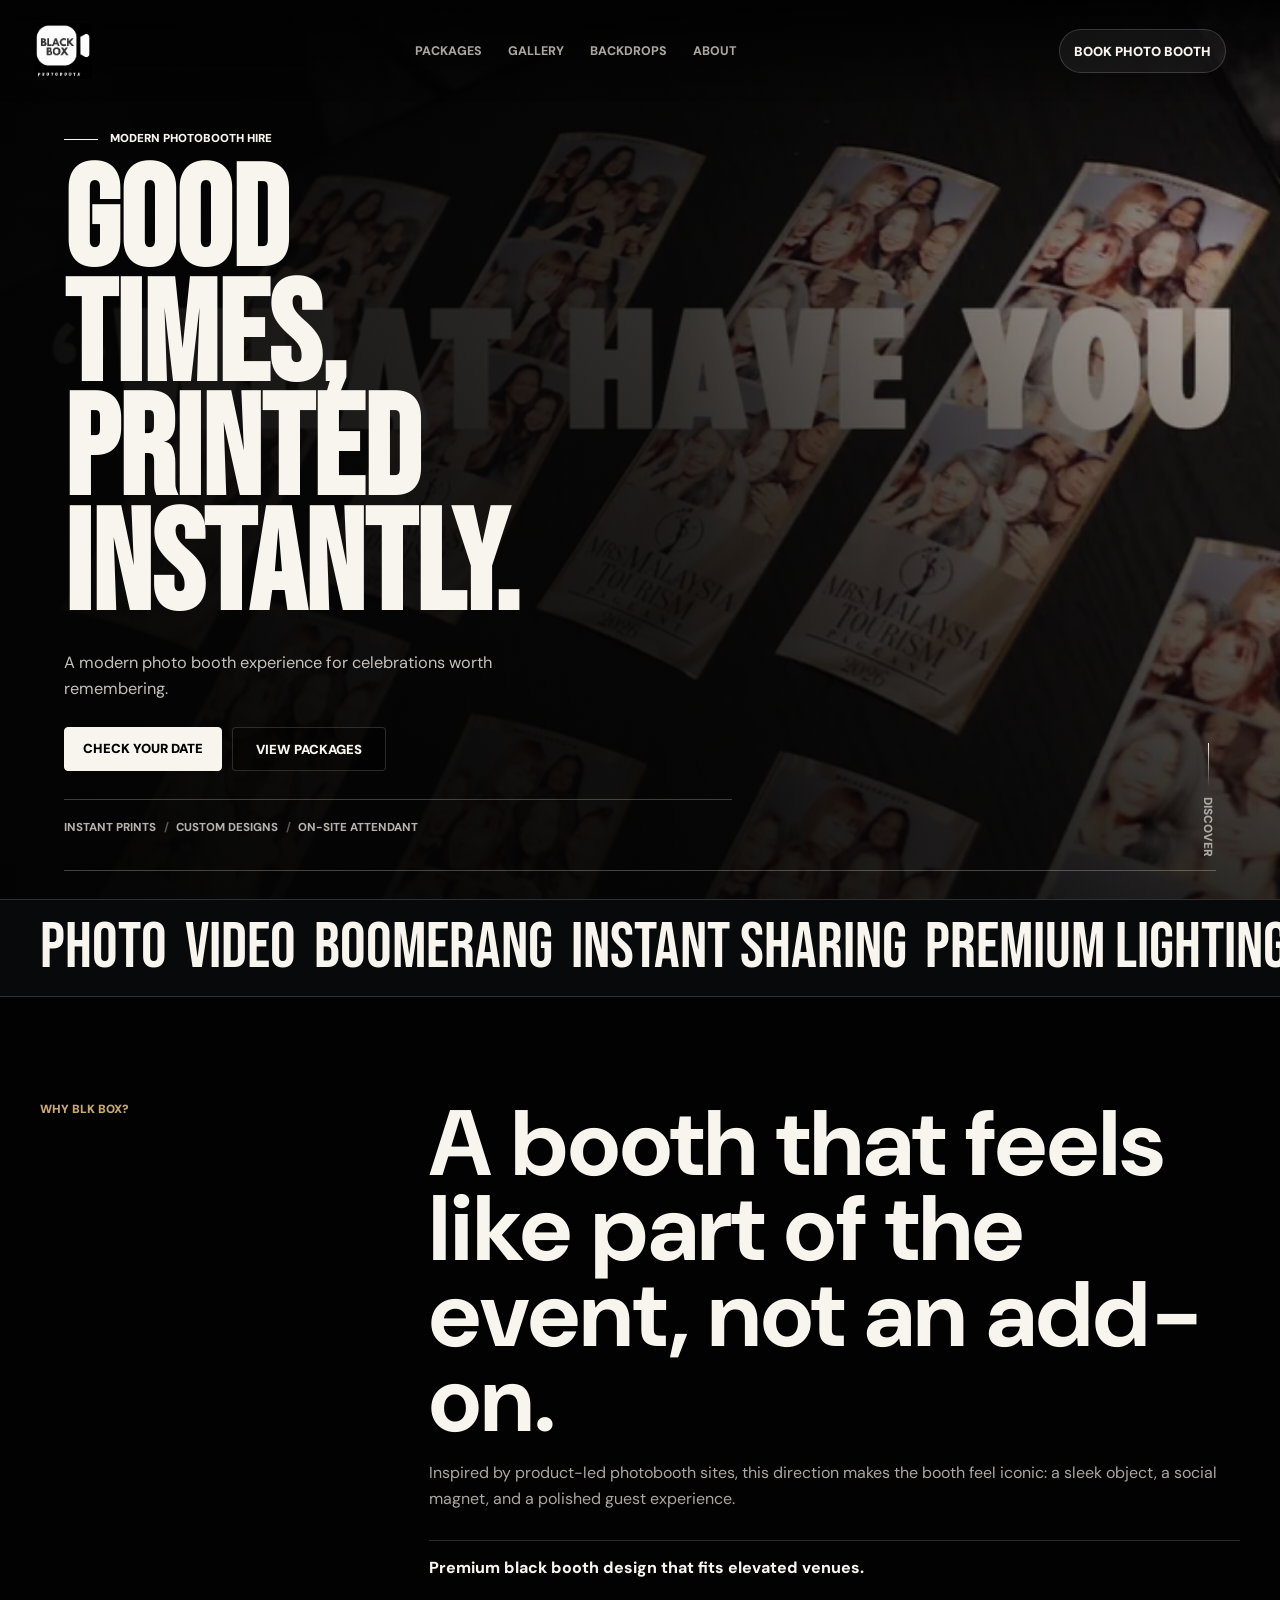
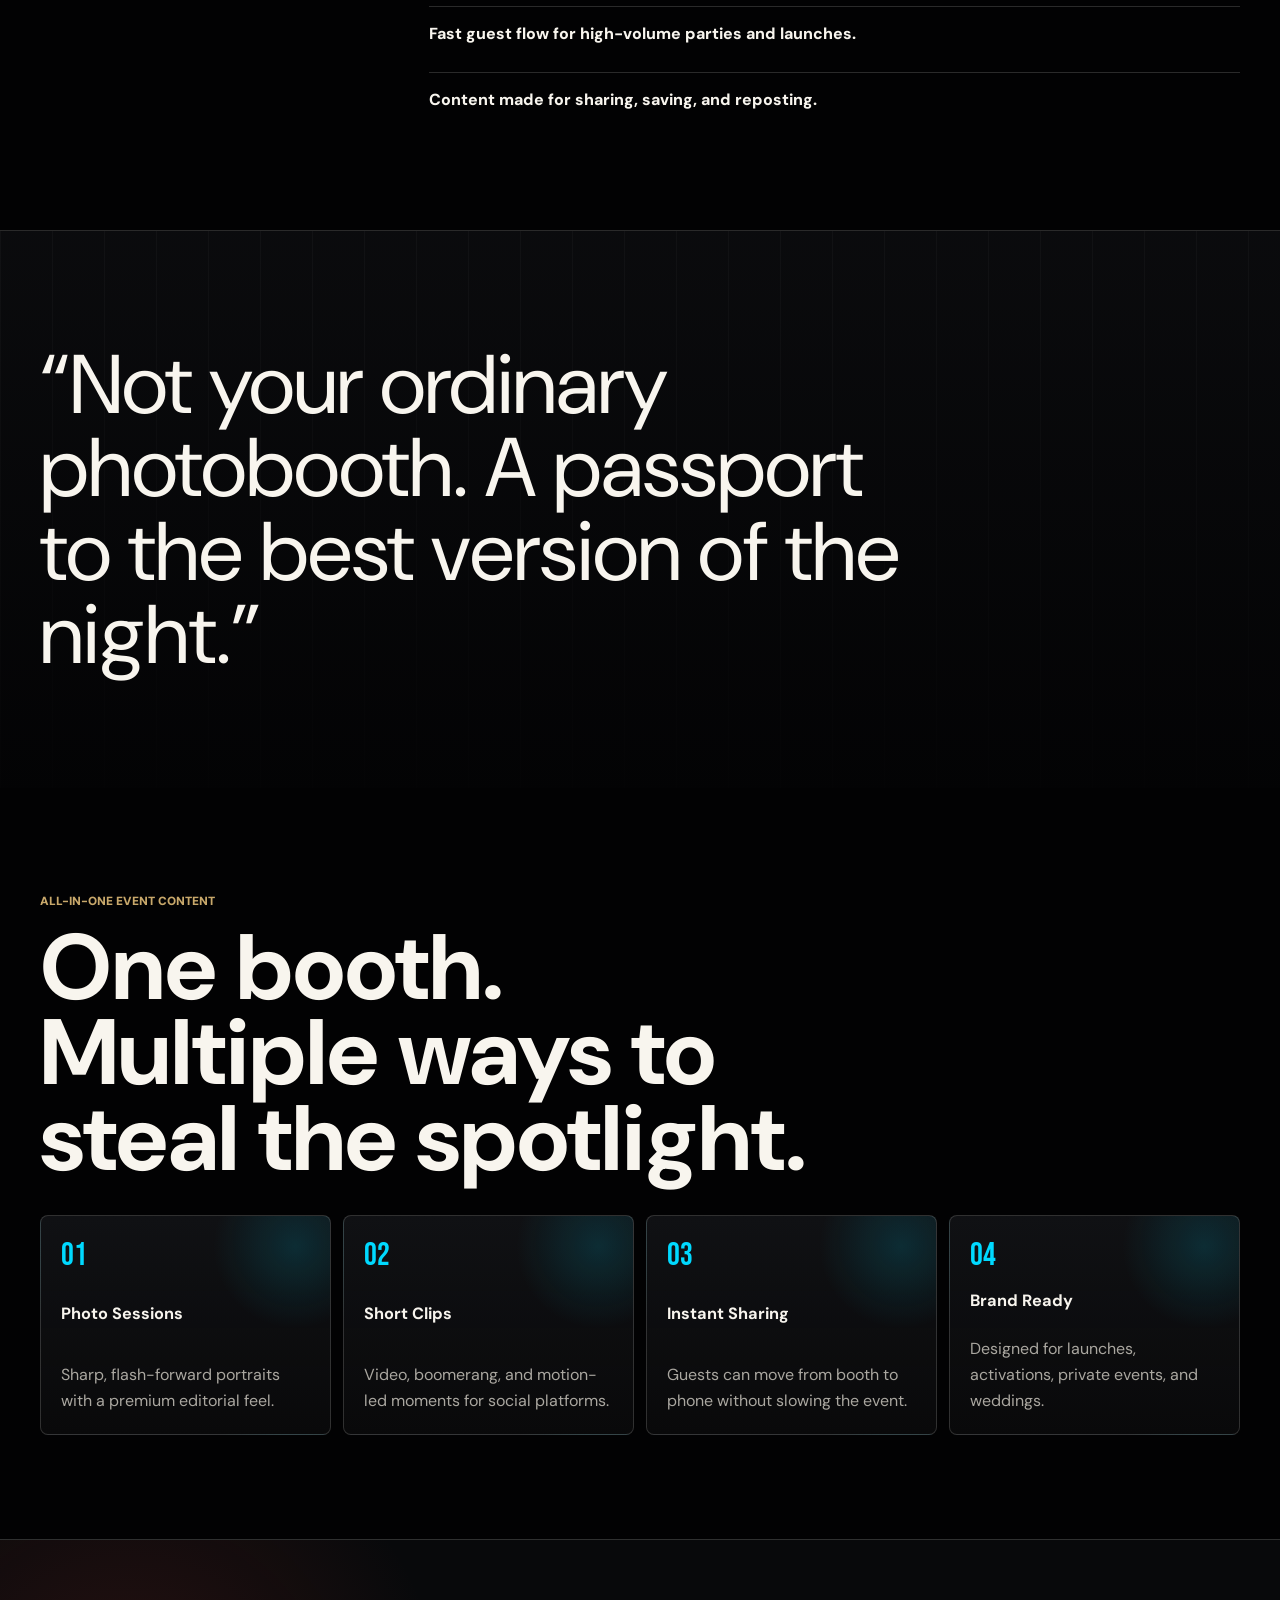
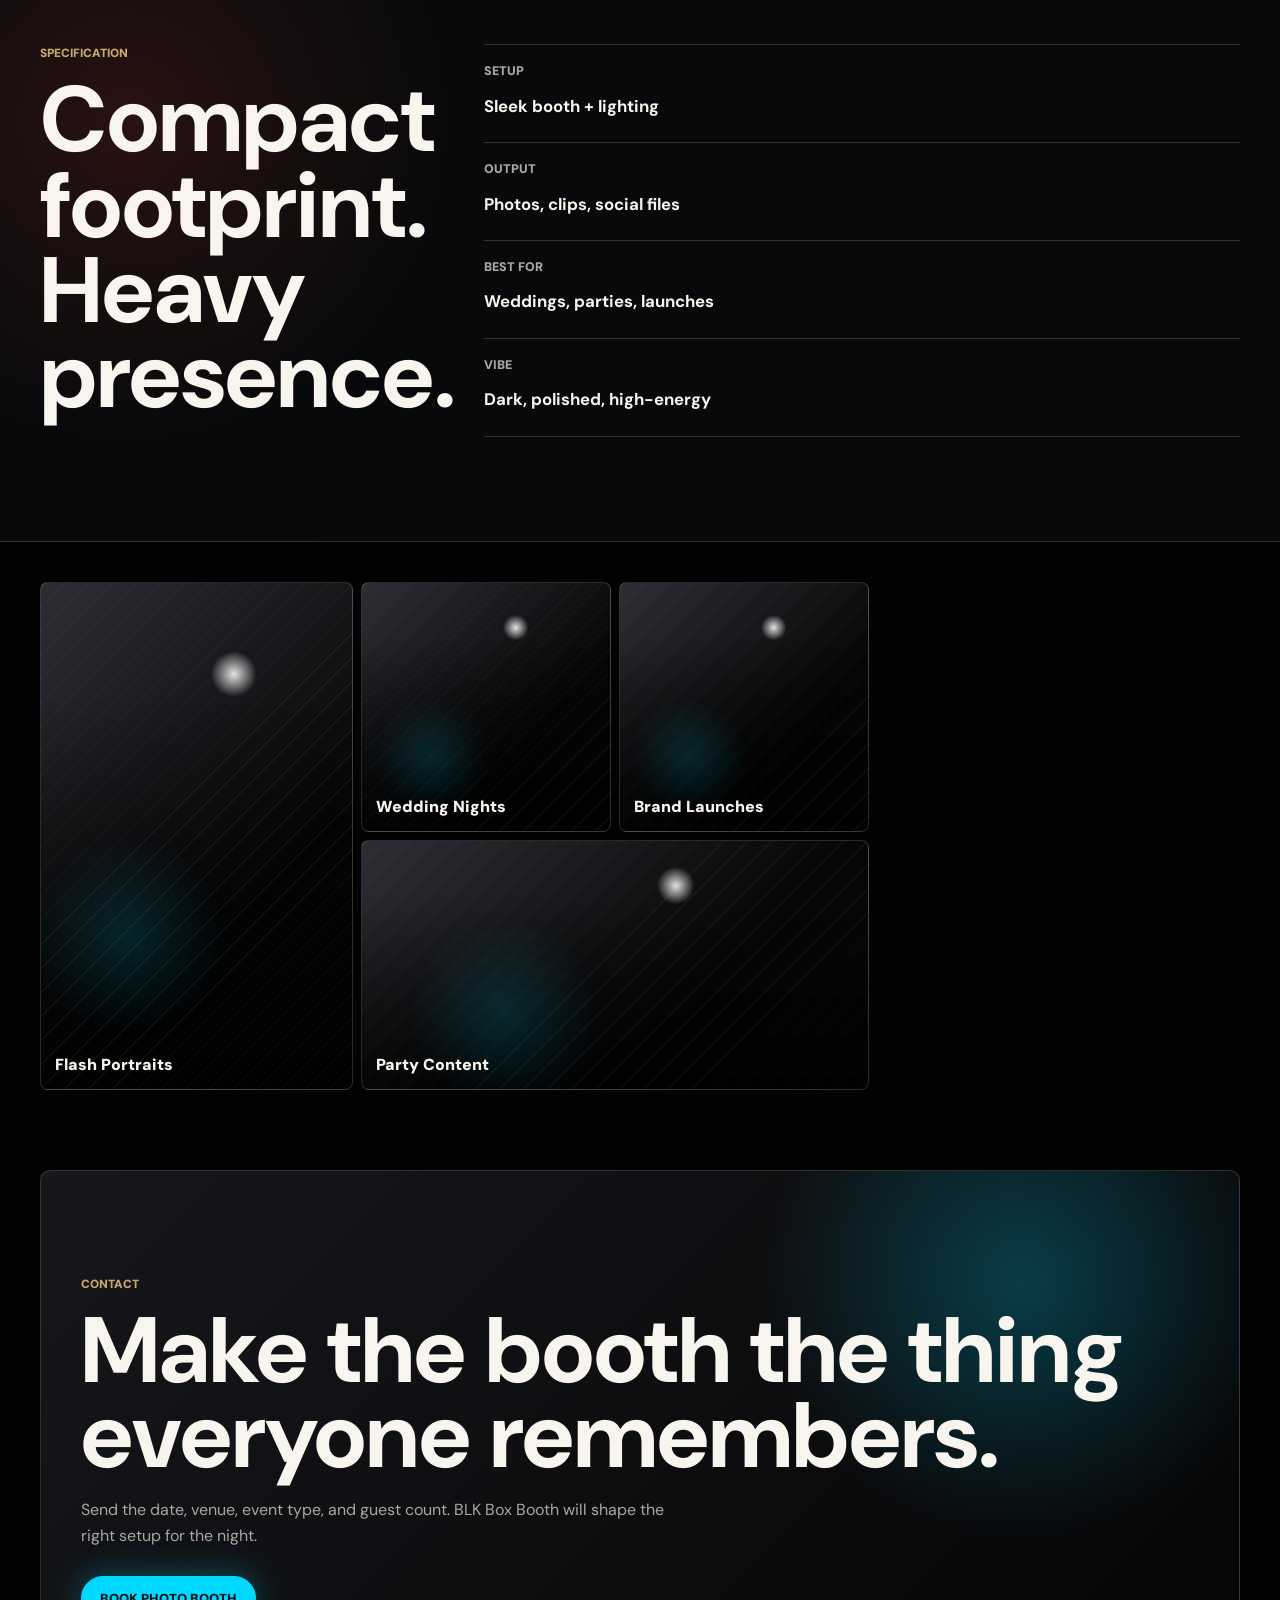
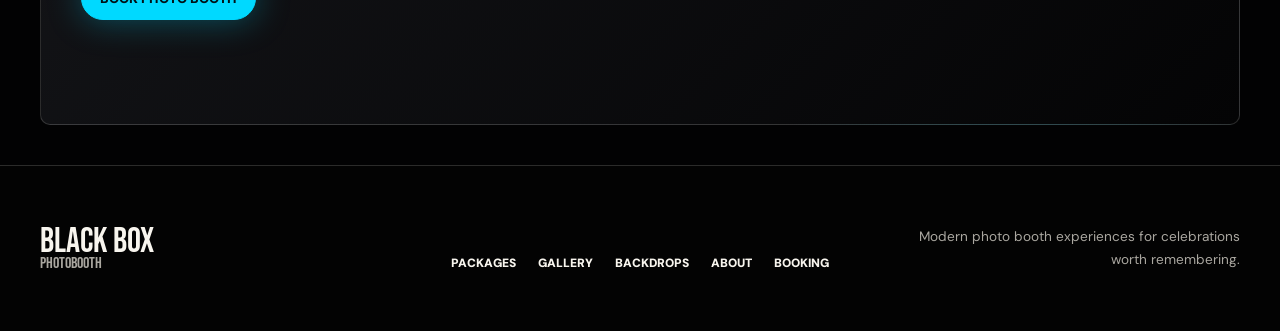
==== index.html @ ee27418c "Improve mobile autoplay and add WhatsApp booking" ====
<!doctype html>
<html lang="en">
  <head>
    <meta charset="utf-8" />
    <meta name="viewport" content="width=device-width, initial-scale=1" />
    <meta
      name="description"
      content="BLK Box Booth creates dark, premium photo booth experiences for events, weddings, parties, and brand activations."
    />
    <title>BLK Box Booth</title>
    <link rel="preconnect" href="https://fonts.googleapis.com" />
    <link rel="preconnect" href="https://fonts.gstatic.com" crossorigin />
    <link
      href="https://fonts.googleapis.com/css2?family=Bebas+Neue&family=DM+Sans:wght@400;500;700;900&display=swap"
      rel="stylesheet"
    />
    <link rel="stylesheet" href="./styles.css" />
  </head>
  <body>
    <header class="site-header">
      <a class="brand" href="./index.html" aria-label="Black Box Photobooth home">
        <img src="./assets/blackbox-logo.webp" alt="Black Box Photobooth" width="546" height="558" />
      </a>
      <nav class="nav" aria-label="Primary navigation">
        <a href="./packages.html">Packages</a>
        <a href="./gallery.html">Gallery</a>
        <a href="./backdrops.html">Backdrops</a>
        <a href="./about.html">About</a>
      </nav>
      <a class="nav-cta" href="https://wa.me/60172545133?text=Hi%20BlackBox%20Photobooth%2C%20I%27d%20like%20to%20make%20a%20booking.">Book photo booth</a>
      <details class="mobile-menu">
        <summary aria-label="Open navigation"><span></span><span></span><span></span></summary>
        <nav class="mobile-menu-panel" aria-label="Mobile navigation">
            <a href="./packages.html">Packages</a>
            <a href="./gallery.html">Gallery</a>
            <a href="./backdrops.html">Backdrops</a>
            <a href="./about.html">About</a>
            <a href="https://wa.me/60172545133?text=Hi%20BlackBox%20Photobooth%2C%20I%27d%20like%20to%20make%20a%20booking.">Book now</a>
        </nav>
      </details>
    </header>

    <main id="home">
      <section class="hero" aria-labelledby="hero-title">
        <div class="hero-media" aria-hidden="true">
          <video
            id="hero-video"
            src="./assets/hero-reveal.mp4"
            autoplay
            muted
            loop
            playsinline
            webkit-playsinline
            preload="auto"
            poster="./assets/hero-video-poster.webp"
          ></video>
        </div>

        <div class="hero-curtain" aria-hidden="true">
          <div class="curtain-panel curtain-panel-left"></div>
          <div class="curtain-panel curtain-panel-right"></div>
          <div class="curtain-valance"></div>
        </div>

        <div class="hero-copy">
          <p class="hero-kicker">Modern photobooth hire</p>
          <h1 id="hero-title">Good Times, <span>Printed Instantly.</span></h1>
          <p class="intro">A modern photo booth experience for celebrations worth remembering.</p>
          <div class="hero-actions">
            <a class="button primary" href="https://wa.me/60172545133?text=Hi%20BlackBox%20Photobooth%2C%20I%27d%20like%20to%20make%20a%20booking.">Check Your Date</a>
            <a class="button secondary" href="./packages.html">View Packages</a>
          </div>
          <ul class="hero-proof" aria-label="Included with every booking">
            <li>Instant prints</li>
            <li>Custom designs</li>
            <li>On-site attendant</li>
          </ul>
        </div>

        <a class="scroll-cue" href="#use" aria-label="Scroll to use cases">
          <span aria-hidden="true"></span>
          Discover
        </a>
      </section>

      <section class="ticker" aria-label="Highlights">
        <span>photo</span>
        <span>video</span>
        <span>boomerang</span>
        <span>instant sharing</span>
        <span>premium lighting</span>
        <span>event-ready setup</span>
      </section>

      <section class="split-section" id="use">
        <div class="section-kicker">Why BLK Box?</div>
        <div>
          <h2>A booth that feels like part of the event, not an add-on.</h2>
          <p>
            Inspired by product-led photobooth sites, this direction makes the
            booth feel iconic: a sleek object, a social magnet, and a polished
            guest experience.
          </p>
          <ul class="proof-list">
            <li>Premium black booth design that fits elevated venues.</li>
            <li>Fast guest flow for high-volume parties and launches.</li>
            <li>Content made for sharing, saving, and reposting.</li>
          </ul>
        </div>
      </section>

      <section class="statement">
        <p>“Not your ordinary photobooth. A passport to the best version of the night.”</p>
      </section>

      <section class="features" id="features">
        <div class="section-heading">
          <p class="micro">All-in-one event content</p>
          <h2>One booth. Multiple ways to steal the spotlight.</h2>
        </div>
        <div class="feature-grid">
          <article>
            <span>01</span>
            <h3>Photo Sessions</h3>
            <p>Sharp, flash-forward portraits with a premium editorial feel.</p>
          </article>
          <article>
            <span>02</span>
            <h3>Short Clips</h3>
            <p>Video, boomerang, and motion-led moments for social platforms.</p>
          </article>
          <article>
            <span>03</span>
            <h3>Instant Sharing</h3>
            <p>Guests can move from booth to phone without slowing the event.</p>
          </article>
          <article>
            <span>04</span>
            <h3>Brand Ready</h3>
            <p>Designed for launches, activations, private events, and weddings.</p>
          </article>
        </div>
      </section>

      <section class="specs">
        <div>
          <p class="micro">Specification</p>
          <h2>Compact footprint. Heavy presence.</h2>
        </div>
        <div class="spec-list">
          <div><span>Setup</span><strong>Sleek booth + lighting</strong></div>
          <div><span>Output</span><strong>Photos, clips, social files</strong></div>
          <div><span>Best for</span><strong>Weddings, parties, launches</strong></div>
          <div><span>Vibe</span><strong>Dark, polished, high-energy</strong></div>
        </div>
      </section>

      <section class="gallery" id="gallery" aria-label="Gallery direction">
        <div class="gallery-card tall">
          <span>Flash Portraits</span>
        </div>
        <div class="gallery-card">
          <span>Wedding Nights</span>
        </div>
        <div class="gallery-card">
          <span>Brand Launches</span>
        </div>
        <div class="gallery-card wide">
          <span>Party Content</span>
        </div>
      </section>

      <section class="booking" id="book">
        <p class="micro">Contact</p>
        <h2>Make the booth the thing everyone remembers.</h2>
        <p>
          Send the date, venue, event type, and guest count. BLK Box Booth will
          shape the right setup for the night.
        </p>
        <a class="button primary" href="https://wa.me/60172545133?text=Hi%20BlackBox%20Photobooth%2C%20I%27d%20like%20to%20make%20a%20booking.">Book photo booth</a>
      </section>
    </main>
    <footer class="site-footer">
      <a class="footer-brand" href="./index.html">Black Box <span>Photobooth</span></a>
      <nav aria-label="Footer navigation">
        <a href="./packages.html">Packages</a>
        <a href="./gallery.html">Gallery</a>
        <a href="./backdrops.html">Backdrops</a>
        <a href="./about.html">About</a>
        <a href="https://wa.me/60172545133?text=Hi%20BlackBox%20Photobooth%2C%20I%27d%20like%20to%20make%20a%20booking.">Booking</a>
      </nav>
      <p>Modern photo booth experiences for celebrations worth remembering.</p>
    </footer>
    <script>
      (() => {
        const video = document.getElementById("hero-video");
        if (!video) return;

        const playVideo = () => {
          video.muted = true;
          video.defaultMuted = true;
          video.playsInline = true;
          const playback = video.play();
          if (playback) playback.catch(() => {});
        };

        if (video.readyState >= 2) playVideo();
        else video.addEventListener("canplay", playVideo, { once: true });

        window.addEventListener("pageshow", playVideo);
        document.addEventListener("visibilitychange", () => {
          if (!document.hidden) playVideo();
        });
        window.addEventListener("touchstart", playVideo, { once: true, passive: true });
        window.addEventListener("pointerdown", playVideo, { once: true, passive: true });
      })();
    </script>
  </body>
</html>
---- styles.css ----
:root {
  --black: #020203;
  --ink: #07080a;
  --panel: #101114;
  --panel-2: #16171b;
  --white: #f8f5ee;
  --muted: #aaa7a0;
  --line: rgba(248, 245, 238, 0.16);
  --cyan: #00d9ff;
  --gold: #c8a86b;
  --red: #d03f31;
}

* {
  box-sizing: border-box;
}

html {
  scroll-behavior: smooth;
}

body {
  margin: 0;
  min-width: 320px;
  background: var(--black);
  color: var(--white);
  font-family: "DM Sans", Arial, sans-serif;
}

a {
  color: inherit;
  text-decoration: none;
}

.site-header {
  position: fixed;
  inset: 0 0 auto;
  z-index: 20;
  display: grid;
  grid-template-columns: auto 1fr auto;
  align-items: center;
  gap: 20px;
  padding: 16px 18px;
  background: linear-gradient(180deg, rgba(2, 2, 3, 0.95), rgba(2, 2, 3, 0));
}

.brand {
  display: grid;
  gap: 0;
  font-family: "Bebas Neue", Impact, sans-serif;
  font-size: 1.25rem;
  line-height: 0.82;
}

.nav {
  display: none;
  justify-content: center;
  gap: 26px;
  color: var(--muted);
  font-size: 0.78rem;
  font-weight: 800;
  text-transform: uppercase;
}

.nav a:hover,
.nav a:focus-visible {
  color: var(--white);
}

.nav-cta,
.button {
  display: inline-flex;
  align-items: center;
  justify-content: center;
  min-height: 44px;
  border-radius: 999px;
  font-size: 0.82rem;
  font-weight: 900;
  text-transform: uppercase;
}

.nav-cta {
  padding: 0 14px;
  border: 1px solid var(--line);
  background: rgba(255, 255, 255, 0.06);
}

.hero {
  position: relative;
  min-height: 100svh;
  display: grid;
  align-items: end;
  overflow: hidden;
  padding: 104px 18px 32px;
  isolation: isolate;
}

.hero::before {
  content: "";
  position: absolute;
  inset: 0;
  z-index: -4;
  background:
    linear-gradient(180deg, rgba(2, 2, 3, 0.12), var(--black) 92%),
    radial-gradient(circle at 72% 23%, rgba(0, 217, 255, 0.3), transparent 18%),
    radial-gradient(circle at 28% 70%, rgba(208, 63, 49, 0.16), transparent 20%),
    linear-gradient(115deg, rgba(255, 255, 255, 0.12), transparent 28%),
    var(--black);
}

.space-field {
  position: absolute;
  inset: 0;
  z-index: -3;
  background-image:
    radial-gradient(circle, rgba(255, 255, 255, 0.78) 0 1px, transparent 1.5px),
    radial-gradient(circle, rgba(0, 217, 255, 0.42) 0 1px, transparent 1.5px);
  background-position: 0 0, 34px 53px;
  background-size: 86px 86px, 127px 127px;
  opacity: 0.5;
  mask-image: linear-gradient(180deg, #000 0 58%, transparent 95%);
}

.hero-product {
  position: absolute;
  inset: 76px 0 auto;
  z-index: -1;
  height: 54svh;
  min-height: 410px;
  display: grid;
  place-items: center;
  pointer-events: none;
}

.booth {
  position: relative;
  width: min(52vw, 250px);
  aspect-ratio: 0.54;
  display: grid;
  place-content: center;
  border: 1px solid rgba(255, 255, 255, 0.32);
  background:
    linear-gradient(135deg, rgba(255, 255, 255, 0.18), transparent 22%),
    linear-gradient(180deg, #2a2b31, #050506 62%);
  box-shadow:
    0 0 0 1px #000,
    0 32px 90px rgba(0, 0, 0, 0.92),
    0 0 80px rgba(0, 217, 255, 0.22);
  transform: perspective(760px) rotateY(-14deg) rotateX(2deg);
}

.booth::after {
  content: "";
  position: absolute;
  inset: auto 18px 0;
  height: 4px;
  background: var(--cyan);
  box-shadow: 0 0 26px var(--cyan);
}

.booth-light {
  position: absolute;
  top: 14%;
  right: 16%;
  width: 38px;
  aspect-ratio: 1;
  border-radius: 50%;
  background: radial-gradient(circle, #fff 0 14%, rgba(255, 255, 255, 0.55) 15% 34%, transparent 58%);
  box-shadow: 0 0 50px rgba(255, 255, 255, 0.9);
}

.booth span {
  font-family: "Bebas Neue", Impact, sans-serif;
  font-size: clamp(2.6rem, 13vw, 5.7rem);
  line-height: 0.8;
}

.orbit {
  position: absolute;
  border: 1px solid rgba(248, 245, 238, 0.16);
  border-radius: 50%;
  transform: rotate(-18deg);
}

.orbit-one {
  width: 330px;
  height: 110px;
}

.orbit-two {
  width: 440px;
  height: 150px;
  border-color: rgba(0, 217, 255, 0.18);
  transform: rotate(18deg);
}

.hero-copy {
  position: relative;
  z-index: 2;
}

.micro,
.section-kicker {
  margin: 0 0 14px;
  color: var(--gold);
  font-size: 0.74rem;
  font-weight: 900;
  text-transform: uppercase;
}

h1,
h2,
h3,
p {
  margin-top: 0;
}

h1 {
  max-width: 9.5ch;
  margin-bottom: 20px;
  font-family: "Bebas Neue", Impact, sans-serif;
  font-size: clamp(4.5rem, 22vw, 12rem);
  line-height: 0.78;
  letter-spacing: 0;
  text-transform: uppercase;
}

h1 span {
  display: block;
  color: transparent;
  -webkit-text-stroke: 1px rgba(248, 245, 238, 0.86);
}

h2 {
  margin-bottom: 18px;
  font-family: "DM Sans", Arial, sans-serif;
  font-size: clamp(2.45rem, 10vw, 5.8rem);
  line-height: 0.92;
  letter-spacing: 0;
}

h3 {
  margin-bottom: 10px;
  font-size: 1.02rem;
}

p {
  color: var(--muted);
  line-height: 1.62;
}

.intro {
  max-width: 33rem;
  font-size: 1rem;
}

.hero-actions {
  display: flex;
  flex-wrap: wrap;
  gap: 10px;
  margin-top: 24px;
}

.button {
  padding: 0 18px;
  border: 1px solid var(--line);
}

.button.primary {
  color: #001217;
  background: var(--cyan);
  border-color: var(--cyan);
  box-shadow: 0 0 34px rgba(0, 217, 255, 0.34);
}

.button.secondary {
  background: rgba(255, 255, 255, 0.06);
}

.scroll-cue {
  position: absolute;
  right: 18px;
  bottom: 30px;
  z-index: 3;
  display: none;
  align-items: center;
  gap: 10px;
  color: var(--muted);
  font-size: 0.74rem;
  font-weight: 900;
  text-transform: uppercase;
  writing-mode: vertical-rl;
}

.scroll-cue span {
  width: 1px;
  height: 52px;
  background: linear-gradient(var(--cyan), transparent);
}

.ticker {
  display: flex;
  gap: 18px;
  overflow: hidden;
  padding: 16px 18px;
  border-block: 1px solid var(--line);
  background: #08090b;
  white-space: nowrap;
}

.ticker span {
  font-family: "Bebas Neue", Impact, sans-serif;
  font-size: clamp(1.8rem, 9vw, 4rem);
  line-height: 1;
}

.split-section,
.features,
.specs,
.booking {
  padding: 76px 18px;
}

.split-section {
  display: grid;
  gap: 24px;
  border-bottom: 1px solid var(--line);
}

.split-section p {
  max-width: 52rem;
}

.proof-list {
  display: grid;
  gap: 12px;
  margin: 28px 0 0;
  padding: 0;
  list-style: none;
}

.proof-list li {
  padding: 16px 0;
  border-top: 1px solid var(--line);
  color: var(--white);
  font-weight: 800;
}

.statement {
  padding: 70px 18px;
  background:
    linear-gradient(rgba(2, 2, 3, 0.4), rgba(2, 2, 3, 0.92)),
    repeating-linear-gradient(90deg, rgba(255, 255, 255, 0.05) 0 1px, transparent 1px 52px),
    #101114;
}

.statement p {
  max-width: 900px;
  margin: 0;
  color: var(--white);
  font-family: "DM Sans", Arial, sans-serif;
  font-size: clamp(2rem, 8vw, 5.2rem);
  line-height: 1;
}

.section-heading {
  max-width: 820px;
}

.feature-grid {
  display: grid;
  gap: 12px;
  margin-top: 34px;
}

.feature-grid article {
  min-height: 220px;
  display: flex;
  flex-direction: column;
  justify-content: space-between;
  padding: 20px;
  border: 1px solid var(--line);
  border-radius: 8px;
  background:
    radial-gradient(circle at 88% 14%, rgba(0, 217, 255, 0.14), transparent 26%),
    linear-gradient(180deg, var(--panel), rgba(255, 255, 255, 0.03));
}

.feature-grid span {
  color: var(--cyan);
  font-family: "Bebas Neue", Impact, sans-serif;
  font-size: 2rem;
}

.feature-grid p {
  margin-bottom: 0;
}

.specs {
  display: grid;
  gap: 28px;
  border-block: 1px solid var(--line);
  background:
    radial-gradient(circle at 10% 30%, rgba(208, 63, 49, 0.16), transparent 26%),
    #08090b;
}

.spec-list {
  display: grid;
  border-top: 1px solid var(--line);
}

.spec-list div {
  display: grid;
  gap: 8px;
  padding: 18px 0;
  border-bottom: 1px solid var(--line);
}

.spec-list span {
  color: var(--muted);
  font-size: 0.78rem;
  font-weight: 900;
  text-transform: uppercase;
}

.spec-list strong {
  font-size: 1.05rem;
}

.gallery {
  display: grid;
  grid-template-columns: 1fr 1fr;
  grid-auto-rows: 190px;
  gap: 8px;
  padding: 18px;
}

.gallery-card {
  position: relative;
  display: flex;
  align-items: end;
  overflow: hidden;
  padding: 14px;
  border: 1px solid var(--line);
  border-radius: 8px;
  background:
    linear-gradient(180deg, transparent 22%, rgba(0, 0, 0, 0.82)),
    radial-gradient(circle at 62% 18%, rgba(255, 255, 255, 0.88), transparent 5%),
    linear-gradient(135deg, #2d2e34, #060607 65%);
}

.gallery-card::before {
  content: "";
  position: absolute;
  inset: 0;
  background:
    repeating-linear-gradient(135deg, rgba(255, 255, 255, 0.07) 0 1px, transparent 1px 17px),
    radial-gradient(circle at 28% 70%, rgba(0, 217, 255, 0.2), transparent 24%);
  opacity: 0.72;
}

.gallery-card span {
  position: relative;
  font-weight: 900;
}

.gallery-card.tall {
  grid-row: span 2;
}

.gallery-card.wide {
  grid-column: span 2;
}

.booking {
  margin: 18px;
  border: 1px solid var(--line);
  border-radius: 10px;
  background:
    radial-gradient(circle at 82% 20%, rgba(0, 217, 255, 0.24), transparent 24%),
    linear-gradient(135deg, var(--panel-2), #040405);
}

.booking p {
  max-width: 620px;
}

.booking .button {
  margin-top: 12px;
}

@media (min-width: 760px) {
  .site-header {
    padding: 22px 34px;
  }

  .nav {
    display: flex;
  }

  .hero {
    padding: 118px 40px 44px;
  }

  .hero-product {
    inset: 72px 0 auto 46%;
    height: 74svh;
  }

  .hero-copy {
    max-width: 760px;
  }

  .scroll-cue {
    display: inline-flex;
  }

  .ticker {
    padding-inline: 40px;
  }

  .split-section,
  .features,
  .specs,
  .booking {
    padding: 104px 40px;
  }

  .split-section,
  .specs {
    grid-template-columns: 0.45fr 1fr;
  }

  .statement {
    padding: 112px 40px;
  }

  .feature-grid {
    grid-template-columns: repeat(4, 1fr);
  }

  .gallery {
    grid-template-columns: 1.25fr 1fr 1fr 1.45fr;
    grid-auto-rows: 250px;
    padding: 40px;
  }

  .gallery-card.wide {
    grid-column: span 2;
  }

  .booking {
    margin: 40px;
  }
}


/* Rebuilt Black Box hero */
.brand {
  width: 58px;
  height: 58px;
  display: grid;
  place-items: center;
}

.brand img {
  width: 100%;
  height: 100%;
  display: block;
  object-fit: contain;
}

.hero {
  min-height: 92svh;
  align-items: center;
  padding: 112px 18px 56px;
  background: #070707;
}

.hero::before {
  z-index: -1;
  background:
    linear-gradient(90deg, rgba(3, 3, 3, 0.96) 0%, rgba(3, 3, 3, 0.8) 52%, rgba(3, 3, 3, 0.24) 100%),
    linear-gradient(180deg, rgba(3, 3, 3, 0.48) 0%, transparent 28%, rgba(3, 3, 3, 0.72) 100%);
  pointer-events: none;
}

.hero::after {
  content: "";
  position: absolute;
  inset: auto 18px 28px;
  height: 1px;
  z-index: 2;
  background: rgba(248, 245, 238, 0.26);
  pointer-events: none;
}

.hero-media {
  position: absolute;
  inset: 0;
  z-index: -2;
}

.hero-media img {
  width: 100%;
  height: 100%;
  display: block;
  object-fit: cover;
  object-position: 64% center;
}

.hero-copy {
  z-index: 1;
  width: min(100%, 760px);
  padding-bottom: 42px;
}

.hero-kicker {
  display: inline-flex;
  align-items: center;
  gap: 12px;
  margin: 0 0 18px;
  color: var(--white);
  font-size: 0.72rem;
  font-weight: 900;
  text-transform: uppercase;
}

.hero-kicker::before {
  content: "";
  width: 34px;
  height: 1px;
  background: currentColor;
}

.hero h1 {
  max-width: 7.4ch;
  margin-bottom: 24px;
  font-size: 4.6rem;
  line-height: 0.82;
}

.hero h1 span {
  color: var(--white);
  -webkit-text-stroke: 0;
}

.hero .intro {
  max-width: 28rem;
  margin-bottom: 0;
  color: rgba(248, 245, 238, 0.78);
  font-size: 1.02rem;
}

.hero .button {
  min-width: 154px;
  border-radius: 4px;
}

.hero .button.primary {
  color: var(--black);
  background: var(--white);
  border-color: var(--white);
  box-shadow: none;
}

.hero .button.secondary {
  background: rgba(3, 3, 3, 0.3);
  backdrop-filter: blur(8px);
}

.hero-proof {
  display: flex;
  flex-wrap: wrap;
  gap: 8px 20px;
  margin: 28px 0 0;
  padding: 20px 0 0;
  border-top: 1px solid rgba(248, 245, 238, 0.24);
  list-style: none;
}

.hero-proof li {
  position: relative;
  color: rgba(248, 245, 238, 0.72);
  font-size: 0.72rem;
  font-weight: 800;
  text-transform: uppercase;
}

.hero-proof li:not(:last-child)::after {
  content: "/";
  position: absolute;
  right: -13px;
  color: rgba(248, 245, 238, 0.34);
}

.hero .scroll-cue {
  bottom: 42px;
}

.hero .scroll-cue span {
  height: 44px;
  background: linear-gradient(var(--white), transparent);
}

@media (min-width: 760px) {
  .hero {
    min-height: 92svh;
    padding: 124px 40px 64px;
  }

  .hero::after {
    inset-inline: 40px;
  }

  .hero-copy {
    width: min(58%, 760px);
    padding-bottom: 0;
  }

  .hero-media img {
    object-position: center;
  }

  .hero h1 {
    font-size: 7rem;
  }
}

@media (min-width: 1180px) {
  .hero {
    padding-inline: 64px;
  }

  .hero::after {
    inset-inline: 64px;
  }

  .hero h1 {
    font-size: 8.75rem;
  }

  .hero .scroll-cue {
    right: 64px;
  }
}


/* Short-screen hero fit */
@media (min-width: 760px) and (max-height: 800px) {
  .hero {
    padding-top: 100px;
    padding-bottom: 44px;
  }

  .hero h1 {
    font-size: 5.75rem;
  }

  .hero-actions {
    margin-top: 18px;
  }

  .hero-proof {
    margin-top: 16px;
    padding-top: 16px;
  }
}


/* Multi-page Black Box site */
.site-header {
  grid-template-columns: auto 1fr auto auto;
}

.nav a[aria-current="page"],
.mobile-menu-panel a[aria-current="page"] {
  color: var(--white);
}

.mobile-menu {
  position: relative;
}

.mobile-menu summary {
  width: 44px;
  height: 44px;
  display: grid;
  place-content: center;
  gap: 5px;
  border: 1px solid var(--line);
  border-radius: 50%;
  cursor: pointer;
  list-style: none;
  background: rgba(0, 0, 0, 0.5);
}

.mobile-menu summary::-webkit-details-marker { display: none; }
.mobile-menu summary span { width: 16px; height: 1px; display: block; background: var(--white); }
.mobile-menu[open] summary span:nth-child(1) { transform: translateY(6px) rotate(45deg); }
.mobile-menu[open] summary span:nth-child(2) { opacity: 0; }
.mobile-menu[open] summary span:nth-child(3) { transform: translateY(-6px) rotate(-45deg); }

.mobile-menu-panel {
  position: fixed;
  inset: 84px 18px auto;
  display: grid;
  padding: 12px;
  border: 1px solid var(--line);
  background: rgba(5, 5, 5, 0.98);
  box-shadow: 0 24px 80px rgba(0,0,0,.6);
}

.mobile-menu-panel a {
  padding: 15px 12px;
  border-bottom: 1px solid var(--line);
  font-size: .8rem;
  font-weight: 900;
  text-transform: uppercase;
}

.mobile-menu-panel a:last-child { border-bottom: 0; }

.inner-page { background: #050505; }

.page-masthead {
  position: relative;
  min-height: 72svh;
  display: grid;
  align-items: end;
  overflow: hidden;
  padding: 130px 18px 58px;
  isolation: isolate;
}

.page-masthead::before {
  content: "";
  position: absolute;
  inset: 0;
  z-index: -1;
  background: linear-gradient(90deg, rgba(3,3,3,.96), rgba(3,3,3,.76) 56%, rgba(3,3,3,.24)), linear-gradient(180deg, rgba(0,0,0,.3), rgba(0,0,0,.8));
}

.page-masthead-media { position: absolute; inset: 0; z-index: -2; }
.page-masthead-media img { width: 100%; height: 100%; display: block; object-fit: cover; object-position: center; }
.page-masthead-copy { max-width: 900px; }
.page-masthead h1 { max-width: 10ch; margin-bottom: 24px; font-size: 4.5rem; line-height: .84; }
.page-masthead-copy > p:last-child { max-width: 620px; margin-bottom: 0; color: rgba(248,245,238,.78); font-size: 1.05rem; }

.content-band { padding: 76px 18px; }
.compact-heading { max-width: 760px; }
.compact-heading h2 { font-size: 2.75rem; }

.package-grid { display: grid; gap: 12px; margin-top: 36px; }
.package-card { min-height: 520px; display: flex; flex-direction: column; padding: 24px; border: 1px solid var(--line); background: #0d0e10; }
.package-card.featured { background: var(--white); color: var(--black); }
.package-card.featured p, .package-card.featured li { color: #4b4a47; }
.package-card.featured .package-label { color: #111; }
.package-card h2 { margin-bottom: 14px; font-family: "Bebas Neue", Impact, sans-serif; font-size: 3.2rem; }
.package-label { color: var(--gold); font-size: .72rem; font-weight: 900; text-transform: uppercase; }
.package-card ul { display: grid; gap: 0; margin: 20px 0 28px; padding: 0; list-style: none; }
.package-card li { padding: 13px 0; border-top: 1px solid currentColor; color: var(--muted); font-size: .9rem; }
.package-card .button { margin-top: auto; border-radius: 4px; }
.package-card.featured .button.primary { background: var(--black); color: var(--white); border-color: var(--black); }

.gallery-page-grid { display: grid; grid-auto-rows: 260px; gap: 8px; }
.gallery-tile { position: relative; min-width: 0; margin: 0; overflow: hidden; background: #111; }
.gallery-tile img { width: 100%; height: 100%; display: block; object-fit: cover; transition: transform .45s ease; }
.gallery-tile:hover img { transform: scale(1.025); }
.gallery-tile figcaption { position: absolute; inset: auto 14px 14px; font-size: .75rem; font-weight: 900; text-transform: uppercase; }
.gallery-tile::after { content: ""; position: absolute; inset: 0; background: linear-gradient(180deg, transparent 55%, rgba(0,0,0,.72)); pointer-events: none; }
.gallery-tile figcaption { z-index: 1; }
.crop-booth img { object-position: 92% center; }
.crop-print img { object-position: 57% 65%; }
.crop-party img { object-position: 75% center; }
.gallery-quote { display: grid; place-items: center; padding: 26px; border: 1px solid var(--line); background: #0c0d0f; }
.gallery-quote p { margin: 0; color: var(--white); font-family: "DM Sans", Arial, sans-serif; font-size: 2rem; line-height: 1.08; }

.backdrop-grid { display: grid; grid-template-columns: repeat(2, minmax(0,1fr)); gap: 12px; margin-top: 36px; }
.backdrop-card { min-width: 0; }
.backdrop-card h3 { margin: 14px 0 6px; }
.backdrop-card p { margin: 0; font-size: .85rem; }
.backdrop-swatch { aspect-ratio: 4 / 5; border: 1px solid var(--line); }
.clean-white { background: #efefec; }
.midnight-black { background: radial-gradient(circle at 35% 30%, #2a2a2a, #030303 70%); }
.champagne { background: repeating-linear-gradient(115deg, #9b8055 0 2px, #ddc99f 2px 5px, #6f5939 5px 7px); }
.silver { background: repeating-linear-gradient(95deg, #42454a 0 3px, #d9dcdf 3px 5px, #777b80 5px 8px); }
.red-carpet { background: linear-gradient(135deg, #4b0208, #a30e1a 48%, #2b0004); }
.custom { display: grid; place-items: center; background: repeating-linear-gradient(135deg, #111 0 18px, #f4f0e8 18px 36px); }
.custom span { padding: 12px 16px; background: #050505; color: #fff; font-weight: 900; }

.story-grid { display: grid; gap: 28px; border-bottom: 1px solid var(--line); }
.story-grid h2 { font-size: 3.2rem; }
.story-copy p { max-width: 680px; font-size: 1.05rem; }
.values-strip { display: grid; }
.values-strip article { min-height: 260px; padding: 28px 18px; border-bottom: 1px solid var(--line); }
.values-strip strong { color: var(--gold); font-family: "Bebas Neue", Impact, sans-serif; font-size: 2.4rem; }
.values-strip h3 { margin-top: 56px; font-size: 1.2rem; }

.booking-layout { display: grid; gap: 38px; }
.booking-intro h2 { font-size: 3.2rem; }
.booking-contact { display: grid; gap: 6px; margin-top: 30px; }
.booking-contact span { color: var(--muted); font-size: .72rem; font-weight: 900; text-transform: uppercase; }
.booking-contact a { font-weight: 900; }
.booking-form { display: grid; gap: 18px; padding: 22px; border: 1px solid var(--line); background: #0c0d0f; }
.booking-form label { display: grid; gap: 8px; color: var(--white); font-size: .78rem; font-weight: 900; text-transform: uppercase; }
.booking-form input, .booking-form select, .booking-form textarea { width: 100%; min-height: 48px; padding: 12px 13px; border: 1px solid var(--line); border-radius: 0; outline: 0; background: #050505; color: var(--white); font: inherit; text-transform: none; }
.booking-form textarea { resize: vertical; }
.booking-form input:focus, .booking-form select:focus, .booking-form textarea:focus { border-color: var(--white); }
.booking-form .button { width: 100%; border-radius: 4px; }
.form-row { display: grid; gap: 18px; }

.page-cta { padding: 76px 18px; border-top: 1px solid var(--line); background: #0a0a0b; }
.page-cta h2 { max-width: 900px; font-size: 2.8rem; }
.page-cta .button { margin-top: 14px; border-radius: 4px; }

.site-footer { display: grid; gap: 28px; padding: 50px 18px; border-top: 1px solid var(--line); background: #030303; }
.footer-brand { font-family: "Bebas Neue", Impact, sans-serif; font-size: 2.2rem; line-height: .86; text-transform: uppercase; }
.footer-brand span { display: block; color: var(--muted); font-size: 1rem; }
.site-footer nav { display: flex; flex-wrap: wrap; gap: 14px 22px; font-size: .75rem; font-weight: 900; text-transform: uppercase; }
.site-footer p { max-width: 360px; margin: 0; font-size: .85rem; }

@media (min-width: 760px) {
  .mobile-menu { display: none; }
  .page-masthead { min-height: 74svh; padding: 148px 40px 72px; }
  .page-masthead h1 { font-size: 7rem; }
  .content-band { padding: 104px 40px; }
  .package-grid { grid-template-columns: repeat(3, minmax(0,1fr)); }
  .gallery-page-grid { grid-template-columns: repeat(12, minmax(0,1fr)); grid-auto-rows: 270px; }
  .gallery-tile-large { grid-column: span 7; grid-row: span 2; }
  .crop-booth { grid-column: span 5; }
  .crop-print { grid-column: span 5; }
  .crop-party { grid-column: span 7; }
  .gallery-quote { grid-column: span 5; }
  .backdrop-grid { grid-template-columns: repeat(3, minmax(0,1fr)); }
  .story-grid { grid-template-columns: .8fr 1.2fr; }
  .values-strip { grid-template-columns: repeat(3, 1fr); }
  .values-strip article { padding: 36px 40px; border-right: 1px solid var(--line); }
  .booking-layout { grid-template-columns: .75fr 1.25fr; align-items: start; }
  .booking-form { padding: 32px; }
  .form-row { grid-template-columns: 1fr 1fr; }
  .page-cta { padding: 96px 40px; }
  .site-footer { grid-template-columns: 1fr auto 1fr; align-items: end; padding: 60px 40px; }
  .site-footer p { justify-self: end; text-align: right; }
}

@media (max-width: 759px) {
  .site-header { gap: 10px; padding-inline: 14px; }
  .site-header .nav-cta { padding-inline: 12px; font-size: .68rem; }
  .brand { width: 52px; height: 52px; }
  .page-masthead h1 { overflow-wrap: anywhere; }
}

/* Curtain reveal hero */
.hero-media video {
  width: 100%;
  height: 100%;
  display: block;
  object-fit: cover;
  object-position: 64% center;
  transform: scale(1.035);
}

.hero-curtain {
  position: absolute;
  inset: 0;
  z-index: 6;
  overflow: hidden;
  pointer-events: none;
  animation: curtain-clear 0.01s 2.75s forwards;
}

.curtain-panel {
  position: absolute;
  top: 0;
  bottom: 0;
  width: 53%;
  background-color: #190709;
  background-image:
    linear-gradient(90deg, rgba(0, 0, 0, 0.72), transparent 14%, rgba(146, 25, 34, 0.42) 31%, rgba(0, 0, 0, 0.68) 50%, rgba(119, 14, 23, 0.36) 72%, rgba(0, 0, 0, 0.76)),
    repeating-linear-gradient(90deg, #29090d 0 8%, #570f18 14%, #1b0709 23%);
  box-shadow: inset 0 0 70px rgba(0, 0, 0, 0.78);
  will-change: transform;
}

.curtain-panel-left {
  left: 0;
  transform-origin: left center;
  animation: curtain-open-left 2.1s cubic-bezier(0.68, 0, 0.32, 1) 0.45s forwards;
}

.curtain-panel-right {
  right: 0;
  transform-origin: right center;
  animation: curtain-open-right 2.1s cubic-bezier(0.68, 0, 0.32, 1) 0.45s forwards;
}

.curtain-panel-left::after,
.curtain-panel-right::after {
  content: "";
  position: absolute;
  inset: 0;
  opacity: 0.66;
  background: linear-gradient(180deg, rgba(255, 255, 255, 0.08), transparent 22%, rgba(0, 0, 0, 0.38) 88%);
}

.curtain-panel-left::before,
.curtain-panel-right::before {
  content: "";
  position: absolute;
  top: 0;
  bottom: 0;
  width: 28px;
  background: rgba(0, 0, 0, 0.72);
  filter: blur(10px);
}

.curtain-panel-left::before { right: -10px; }
.curtain-panel-right::before { left: -10px; }

.curtain-valance {
  position: absolute;
  inset: 0 0 auto;
  height: 13%;
  min-height: 78px;
  background:
    linear-gradient(180deg, rgba(0, 0, 0, 0.62), transparent),
    repeating-linear-gradient(90deg, #1c070a 0 5%, #580f18 9%, #28080c 15%);
  box-shadow: 0 14px 28px rgba(0, 0, 0, 0.72);
  clip-path: polygon(0 0, 100% 0, 100% 60%, 95% 88%, 90% 60%, 85% 88%, 80% 60%, 75% 88%, 70% 60%, 65% 88%, 60% 60%, 55% 88%, 50% 60%, 45% 88%, 40% 60%, 35% 88%, 30% 60%, 25% 88%, 20% 60%, 15% 88%, 10% 60%, 5% 88%, 0 60%);
  animation: valance-lift 0.65s ease 2.15s forwards;
}

.hero-copy {
  opacity: 0;
  transform: translateY(18px);
  animation: hero-copy-arrive 0.8s ease 2.25s forwards;
}

@keyframes curtain-open-left {
  0% { transform: translateX(0) scaleX(1); }
  70% { transform: translateX(-78%) scaleX(0.62); }
  100% { transform: translateX(-104%) scaleX(0.48); }
}

@keyframes curtain-open-right {
  0% { transform: translateX(0) scaleX(1); }
  70% { transform: translateX(78%) scaleX(0.62); }
  100% { transform: translateX(104%) scaleX(0.48); }
}

@keyframes valance-lift {
  to { opacity: 0; transform: translateY(-100%); }
}

@keyframes curtain-clear {
  to { visibility: hidden; }
}

@keyframes hero-copy-arrive {
  to { opacity: 1; transform: translateY(0); }
}

@media (min-width: 760px) {
  .hero-media video { object-position: center; }
}

@media (prefers-reduced-motion: reduce) {
  .hero-curtain { display: none; }
  .hero-copy { opacity: 1; transform: none; animation: none; }
  .hero-media video { transform: none; }
}
/* Package inclusions and supplied photography */
.page-about .page-masthead-media img {
  object-position: 68% center;
}

.story-signoff {
  margin-top: 34px;
  color: var(--white);
  font-family: "DM Sans", Arial, sans-serif;
  font-size: 1.35rem !important;
  font-weight: 700;
}

.package-inclusions {
  display: grid;
  gap: 36px;
  border-top: 1px solid var(--line);
  border-bottom: 1px solid var(--line);
  background: #070708;
}

.equipment-specs {
  margin: 0;
  border-top: 1px solid var(--line);
}

.equipment-specs div {
  display: grid;
  grid-template-columns: 92px minmax(0, 1fr);
  gap: 18px;
  align-items: baseline;
  padding: 18px 0;
  border-bottom: 1px solid var(--line);
}

.equipment-specs dt {
  color: var(--gold);
  font-size: .7rem;
  font-weight: 900;
  text-transform: uppercase;
}

.equipment-specs dd {
  min-width: 0;
  margin: 0;
  color: var(--white);
  font-size: 1rem;
  font-weight: 700;
}

@media (min-width: 760px) {
  .package-inclusions {
    grid-template-columns: .75fr 1.25fr;
    align-items: start;
  }

  .equipment-specs div {
    grid-template-columns: 130px minmax(0, 1fr);
    padding: 21px 0;
  }
}
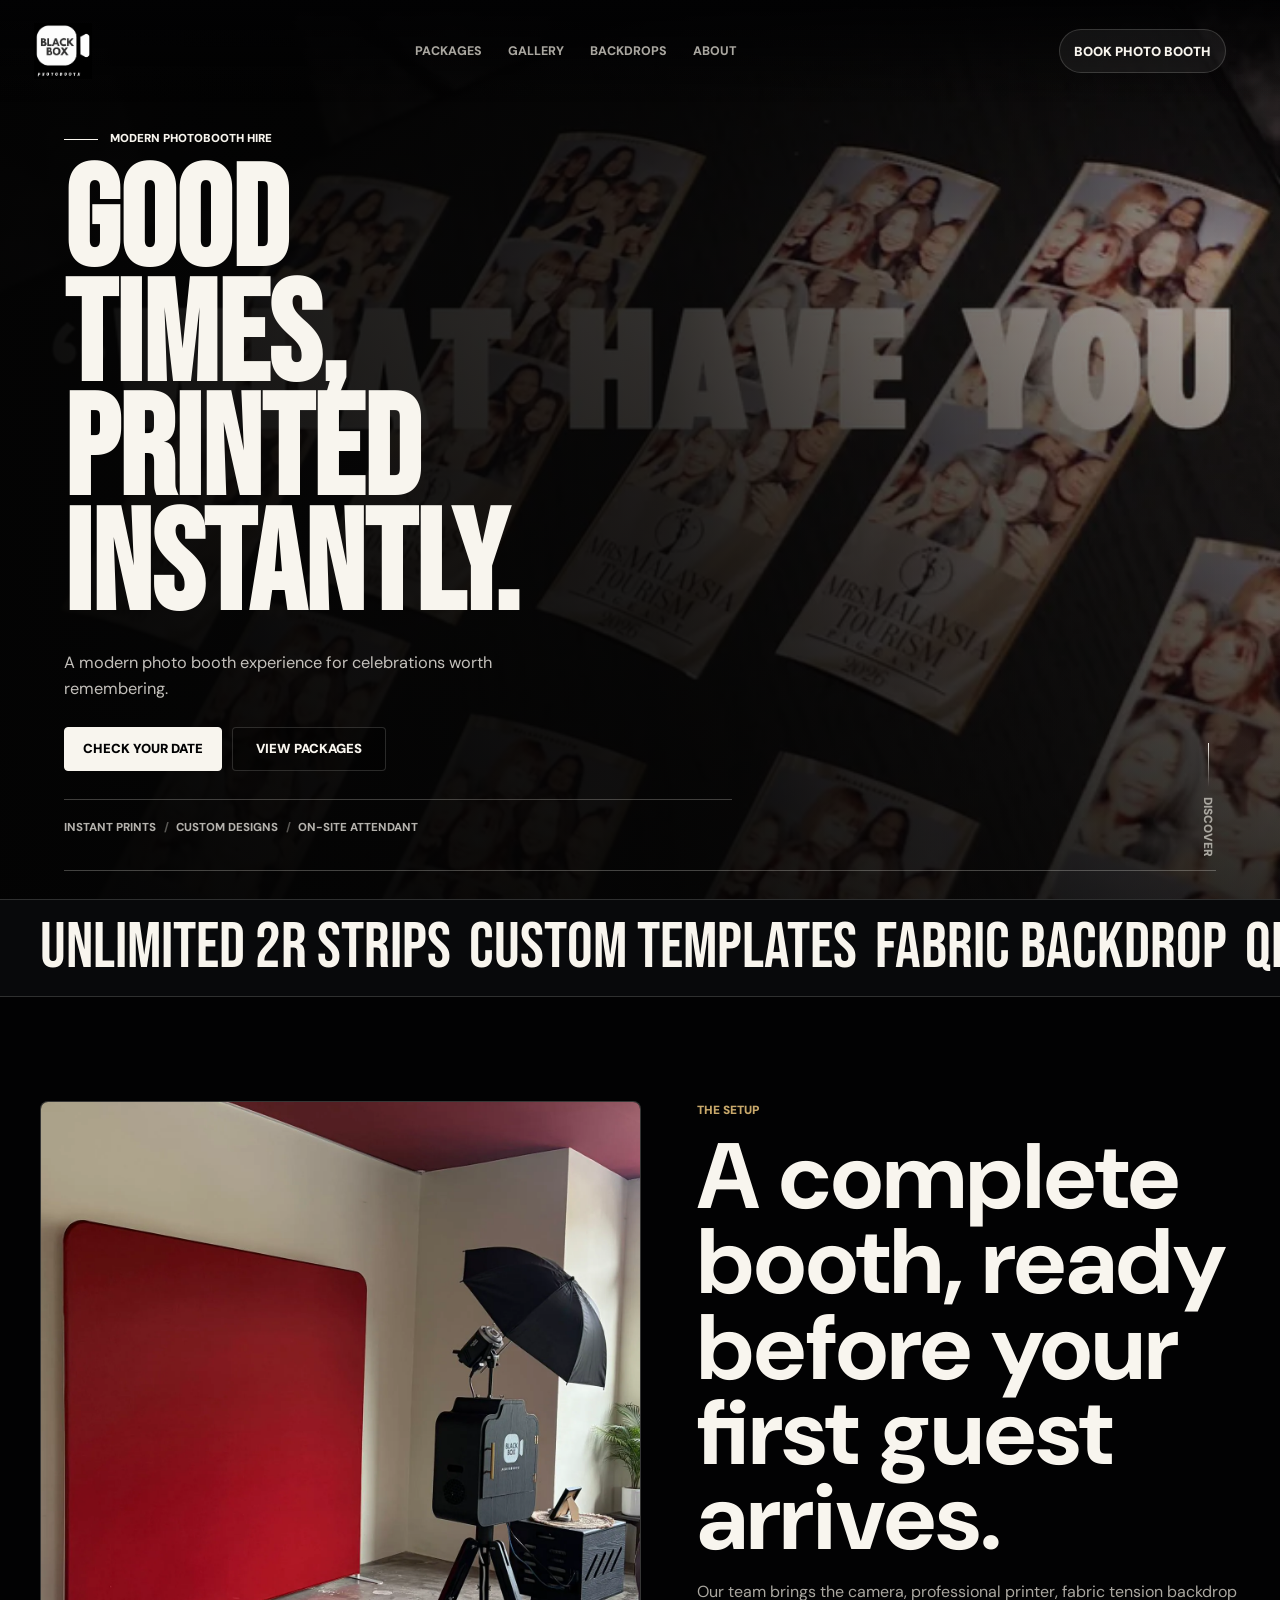
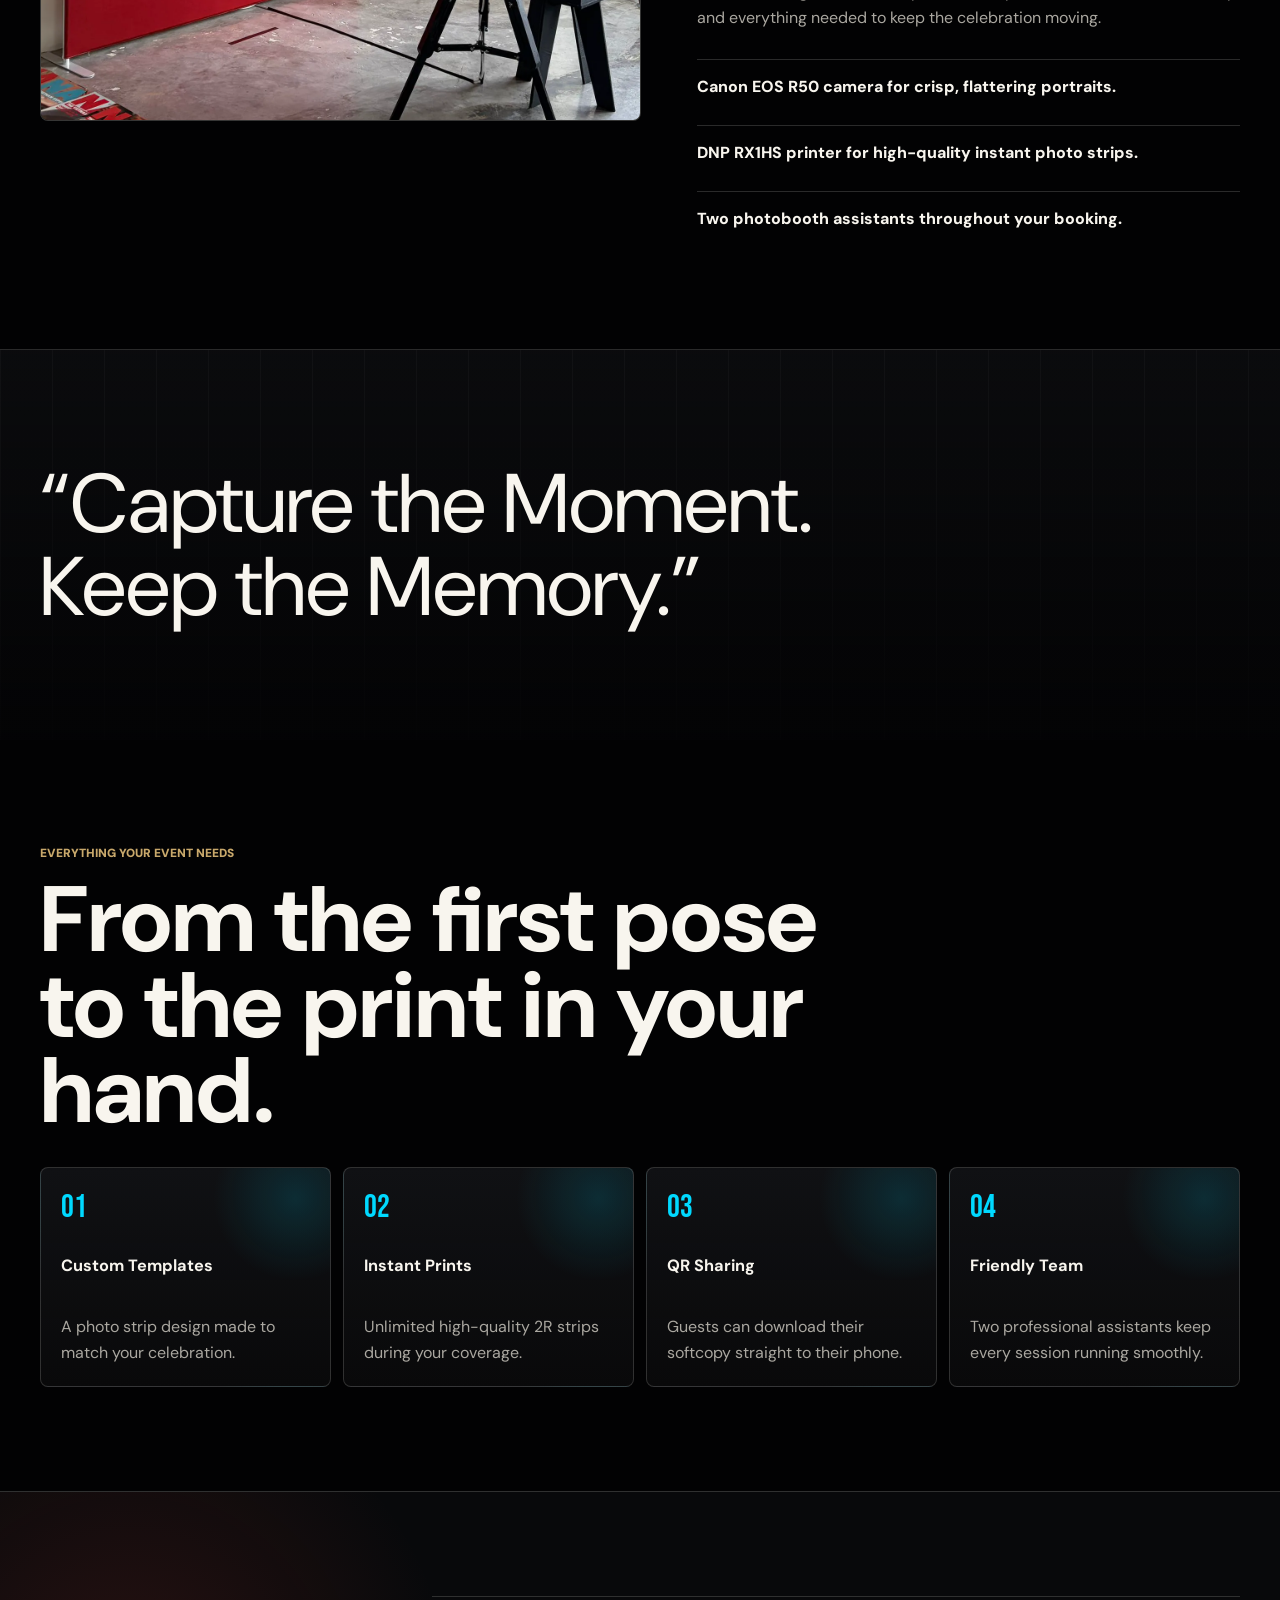
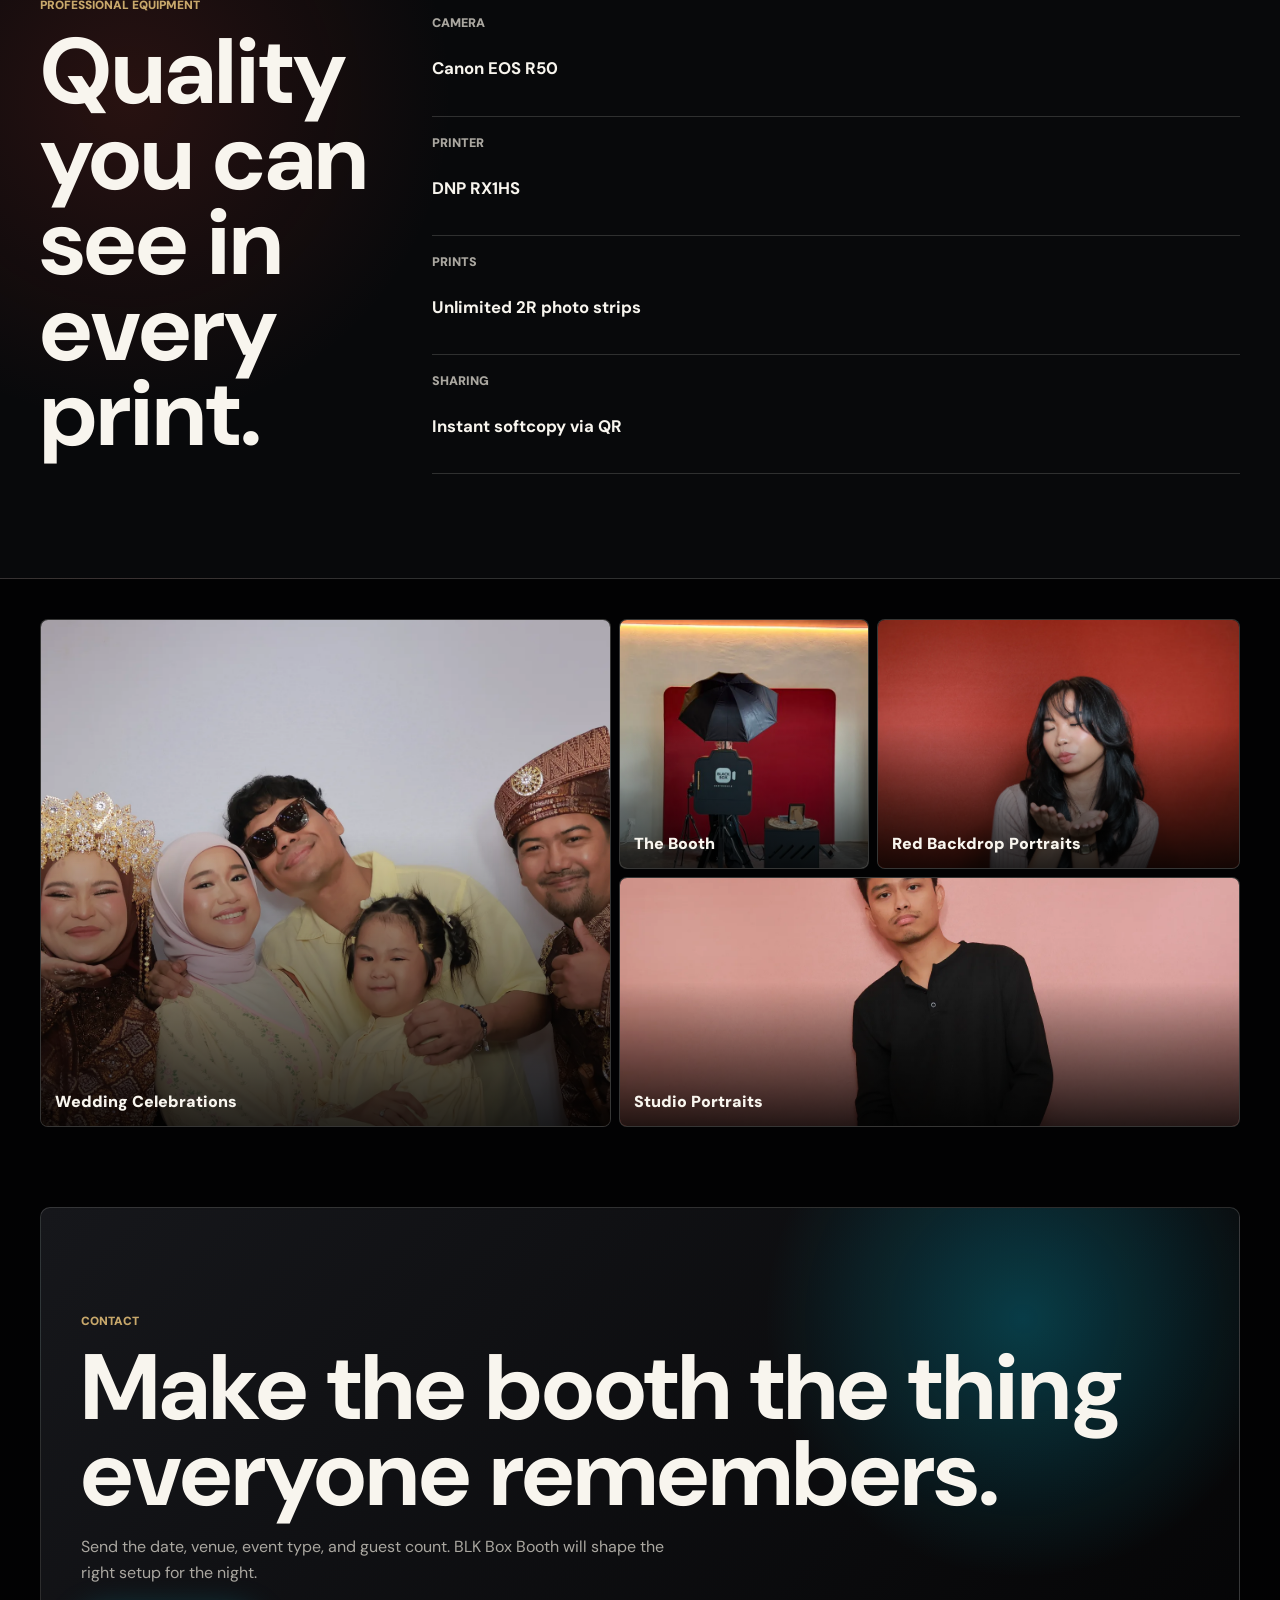
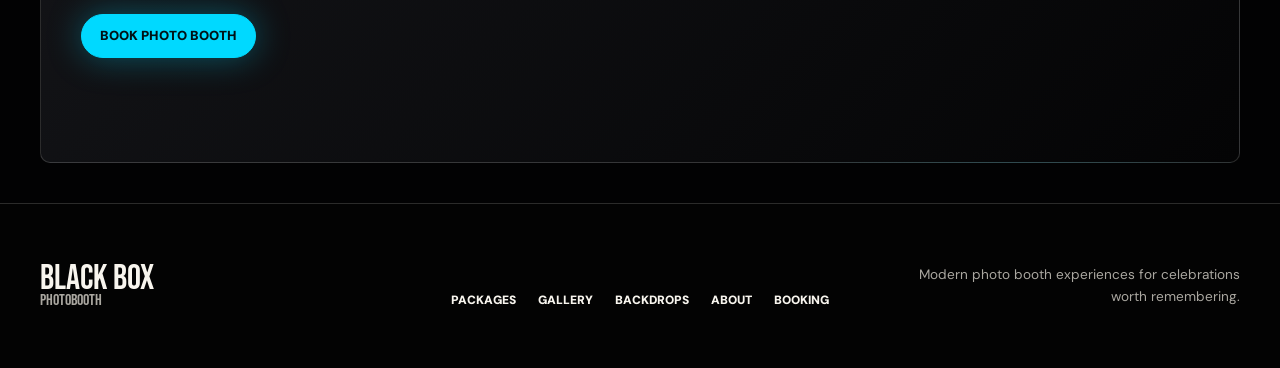
==== commit 69d56b47: "Align packages and homepage with supplied assets" ====
--- a/index.html
+++ b/index.html
@@ -84,90 +84,57 @@
       </section>
 
       <section class="ticker" aria-label="Highlights">
-        <span>photo</span>
-        <span>video</span>
-        <span>boomerang</span>
-        <span>instant sharing</span>
-        <span>premium lighting</span>
-        <span>event-ready setup</span>
+        <span>unlimited 2R strips</span>
+        <span>custom templates</span>
+        <span>fabric backdrop</span>
+        <span>QR sharing</span>
+        <span>two assistants</span>
+        <span>100 photo holders</span>
       </section>
-
-      <section class="split-section" id="use">
-        <div class="section-kicker">Why BLK Box?</div>
-        <div>
-          <h2>A booth that feels like part of the event, not an add-on.</h2>
-          <p>
-            Inspired by product-led photobooth sites, this direction makes the
-            booth feel iconic: a sleek object, a social magnet, and a polished
-            guest experience.
-          </p>
+      <section class="split-section equipment-showcase" id="use">
+        <div class="equipment-visual">
+          <img src="./assets/about-booth.webp" alt="Black Box Photobooth equipment set up beside a red fabric backdrop" loading="lazy" />
+        </div>
+        <div class="equipment-copy">
+          <p class="section-kicker">The setup</p>
+          <h2>A complete booth, ready before your first guest arrives.</h2>
+          <p>Our team brings the camera, professional printer, fabric tension backdrop and everything needed to keep the celebration moving.</p>
           <ul class="proof-list">
-            <li>Premium black booth design that fits elevated venues.</li>
-            <li>Fast guest flow for high-volume parties and launches.</li>
-            <li>Content made for sharing, saving, and reposting.</li>
+            <li>Canon EOS R50 camera for crisp, flattering portraits.</li>
+            <li>DNP RX1HS printer for high-quality instant photo strips.</li>
+            <li>Two photobooth assistants throughout your booking.</li>
           </ul>
         </div>
       </section>
-
       <section class="statement">
-        <p>“Not your ordinary photobooth. A passport to the best version of the night.”</p>
+        <p>&ldquo;Capture the Moment. Keep the Memory.&rdquo;</p>
       </section>
-
       <section class="features" id="features">
         <div class="section-heading">
-          <p class="micro">All-in-one event content</p>
-          <h2>One booth. Multiple ways to steal the spotlight.</h2>
+          <p class="micro">Everything your event needs</p>
+          <h2>From the first pose to the print in your hand.</h2>
         </div>
         <div class="feature-grid">
-          <article>
-            <span>01</span>
-            <h3>Photo Sessions</h3>
-            <p>Sharp, flash-forward portraits with a premium editorial feel.</p>
-          </article>
-          <article>
-            <span>02</span>
-            <h3>Short Clips</h3>
-            <p>Video, boomerang, and motion-led moments for social platforms.</p>
-          </article>
-          <article>
-            <span>03</span>
-            <h3>Instant Sharing</h3>
-            <p>Guests can move from booth to phone without slowing the event.</p>
-          </article>
-          <article>
-            <span>04</span>
-            <h3>Brand Ready</h3>
-            <p>Designed for launches, activations, private events, and weddings.</p>
-          </article>
+          <article><span>01</span><h3>Custom Templates</h3><p>A photo strip design made to match your celebration.</p></article>
+          <article><span>02</span><h3>Instant Prints</h3><p>Unlimited high-quality 2R strips during your coverage.</p></article>
+          <article><span>03</span><h3>QR Sharing</h3><p>Guests can download their softcopy straight to their phone.</p></article>
+          <article><span>04</span><h3>Friendly Team</h3><p>Two professional assistants keep every session running smoothly.</p></article>
         </div>
       </section>
-
       <section class="specs">
-        <div>
-          <p class="micro">Specification</p>
-          <h2>Compact footprint. Heavy presence.</h2>
-        </div>
+        <div><p class="micro">Professional equipment</p><h2>Quality you can see in every print.</h2></div>
         <div class="spec-list">
-          <div><span>Setup</span><strong>Sleek booth + lighting</strong></div>
-          <div><span>Output</span><strong>Photos, clips, social files</strong></div>
-          <div><span>Best for</span><strong>Weddings, parties, launches</strong></div>
-          <div><span>Vibe</span><strong>Dark, polished, high-energy</strong></div>
+          <div><span>Camera</span><strong>Canon EOS R50</strong></div>
+          <div><span>Printer</span><strong>DNP RX1HS</strong></div>
+          <div><span>Prints</span><strong>Unlimited 2R photo strips</strong></div>
+          <div><span>Sharing</span><strong>Instant softcopy via QR</strong></div>
         </div>
       </section>
-
-      <section class="gallery" id="gallery" aria-label="Gallery direction">
-        <div class="gallery-card tall">
-          <span>Flash Portraits</span>
-        </div>
-        <div class="gallery-card">
-          <span>Wedding Nights</span>
-        </div>
-        <div class="gallery-card">
-          <span>Brand Launches</span>
-        </div>
-        <div class="gallery-card wide">
-          <span>Party Content</span>
-        </div>
+      <section class="gallery" id="gallery" aria-label="Black Box Photobooth gallery">
+        <div class="gallery-card tall"><img src="./assets/packages-event.webp" alt="Friends and family posing together at a wedding photobooth" loading="lazy" /><span>Wedding Celebrations</span></div>
+        <div class="gallery-card"><img src="./assets/booth-front.webp" alt="Black Box Photobooth equipment facing a red backdrop" loading="lazy" /><span>The Booth</span></div>
+        <div class="gallery-card"><img src="./assets/portrait-red.webp" alt="Guest portrait against a red backdrop" loading="lazy" /><span>Red Backdrop Portraits</span></div>
+        <div class="gallery-card wide"><img src="./assets/portrait-pink.webp" alt="Guest portrait against a soft pink backdrop" loading="lazy" /><span>Studio Portraits</span></div>
       </section>
 
       <section class="booking" id="book">
--- a/styles.css
+++ b/styles.css
@@ -327,6 +327,27 @@
   border-bottom: 1px solid var(--line);
 }
 
+.equipment-visual {
+  height: 480px;
+  min-height: 0;
+  overflow: hidden;
+  border: 1px solid var(--line);
+  border-radius: 8px;
+  background: #111;
+}
+
+.equipment-visual img {
+  width: 100%;
+  height: 100%;
+  display: block;
+  object-fit: cover;
+  object-position: center;
+}
+
+.equipment-copy {
+  align-self: center;
+}
+
 .split-section p {
   max-width: 52rem;
 }
@@ -444,27 +465,36 @@
   padding: 14px;
   border: 1px solid var(--line);
   border-radius: 8px;
-  background:
-    linear-gradient(180deg, transparent 22%, rgba(0, 0, 0, 0.82)),
-    radial-gradient(circle at 62% 18%, rgba(255, 255, 255, 0.88), transparent 5%),
-    linear-gradient(135deg, #2d2e34, #060607 65%);
+  background: #111;
 }
 
 .gallery-card::before {
   content: "";
   position: absolute;
   inset: 0;
-  background:
-    repeating-linear-gradient(135deg, rgba(255, 255, 255, 0.07) 0 1px, transparent 1px 17px),
-    radial-gradient(circle at 28% 70%, rgba(0, 217, 255, 0.2), transparent 24%);
-  opacity: 0.72;
+  z-index: 1;
+  background: linear-gradient(180deg, transparent 42%, rgba(0, 0, 0, 0.82));
+}
+
+.gallery-card img {
+  position: absolute;
+  inset: 0;
+  width: 100%;
+  height: 100%;
+  display: block;
+  object-fit: cover;
+  transition: transform .45s ease;
+}
+
+.gallery-card:hover img {
+  transform: scale(1.025);
 }
 
 .gallery-card span {
   position: relative;
+  z-index: 2;
   font-weight: 900;
 }
-
 .gallery-card.tall {
   grid-row: span 2;
 }
@@ -532,6 +562,17 @@
     grid-template-columns: 0.45fr 1fr;
   }
 
+  .equipment-showcase {
+    grid-template-columns: minmax(0, 1.05fr) minmax(340px, .95fr);
+    align-items: stretch;
+    gap: 56px;
+  }
+
+  .equipment-visual {
+    height: 620px;
+    min-height: 0;
+  }
+
   .statement {
     padding: 112px 40px;
   }
@@ -546,6 +587,7 @@
     padding: 40px;
   }
 
+  .gallery-card.tall,
   .gallery-card.wide {
     grid-column: span 2;
   }
@@ -857,12 +899,13 @@
 .package-card.featured { background: var(--white); color: var(--black); }
 .package-card.featured p, .package-card.featured li { color: #4b4a47; }
 .package-card.featured .package-label { color: #111; }
-.package-card h2 { margin-bottom: 14px; font-family: "Bebas Neue", Impact, sans-serif; font-size: 3.2rem; }
+.package-card h2 { margin-bottom: 14px; font-family: "Bebas Neue", Impact, sans-serif; font-size: 4.2rem; }
 .package-label { color: var(--gold); font-size: .72rem; font-weight: 900; text-transform: uppercase; }
 .package-card ul { display: grid; gap: 0; margin: 20px 0 28px; padding: 0; list-style: none; }
 .package-card li { padding: 13px 0; border-top: 1px solid currentColor; color: var(--muted); font-size: .9rem; }
 .package-card .button { margin-top: auto; border-radius: 4px; }
 .package-card.featured .button.primary { background: var(--black); color: var(--white); border-color: var(--black); }
+.package-note { margin: 18px 0 0; color: var(--muted); font-size: .78rem; }
 
 .gallery-page-grid { display: grid; grid-auto-rows: 260px; gap: 8px; }
 .gallery-tile { position: relative; min-width: 0; margin: 0; overflow: hidden; background: #111; }
@@ -926,7 +969,7 @@
   .page-masthead { min-height: 74svh; padding: 148px 40px 72px; }
   .page-masthead h1 { font-size: 7rem; }
   .content-band { padding: 104px 40px; }
-  .package-grid { grid-template-columns: repeat(3, minmax(0,1fr)); }
+  .page-packages .package-grid { grid-template-columns: repeat(2, minmax(0,1fr)); max-width: 980px; }
   .gallery-page-grid { grid-template-columns: repeat(12, minmax(0,1fr)); grid-auto-rows: 270px; }
   .gallery-tile-large { grid-column: span 7; grid-row: span 2; }
   .crop-booth { grid-column: span 5; }
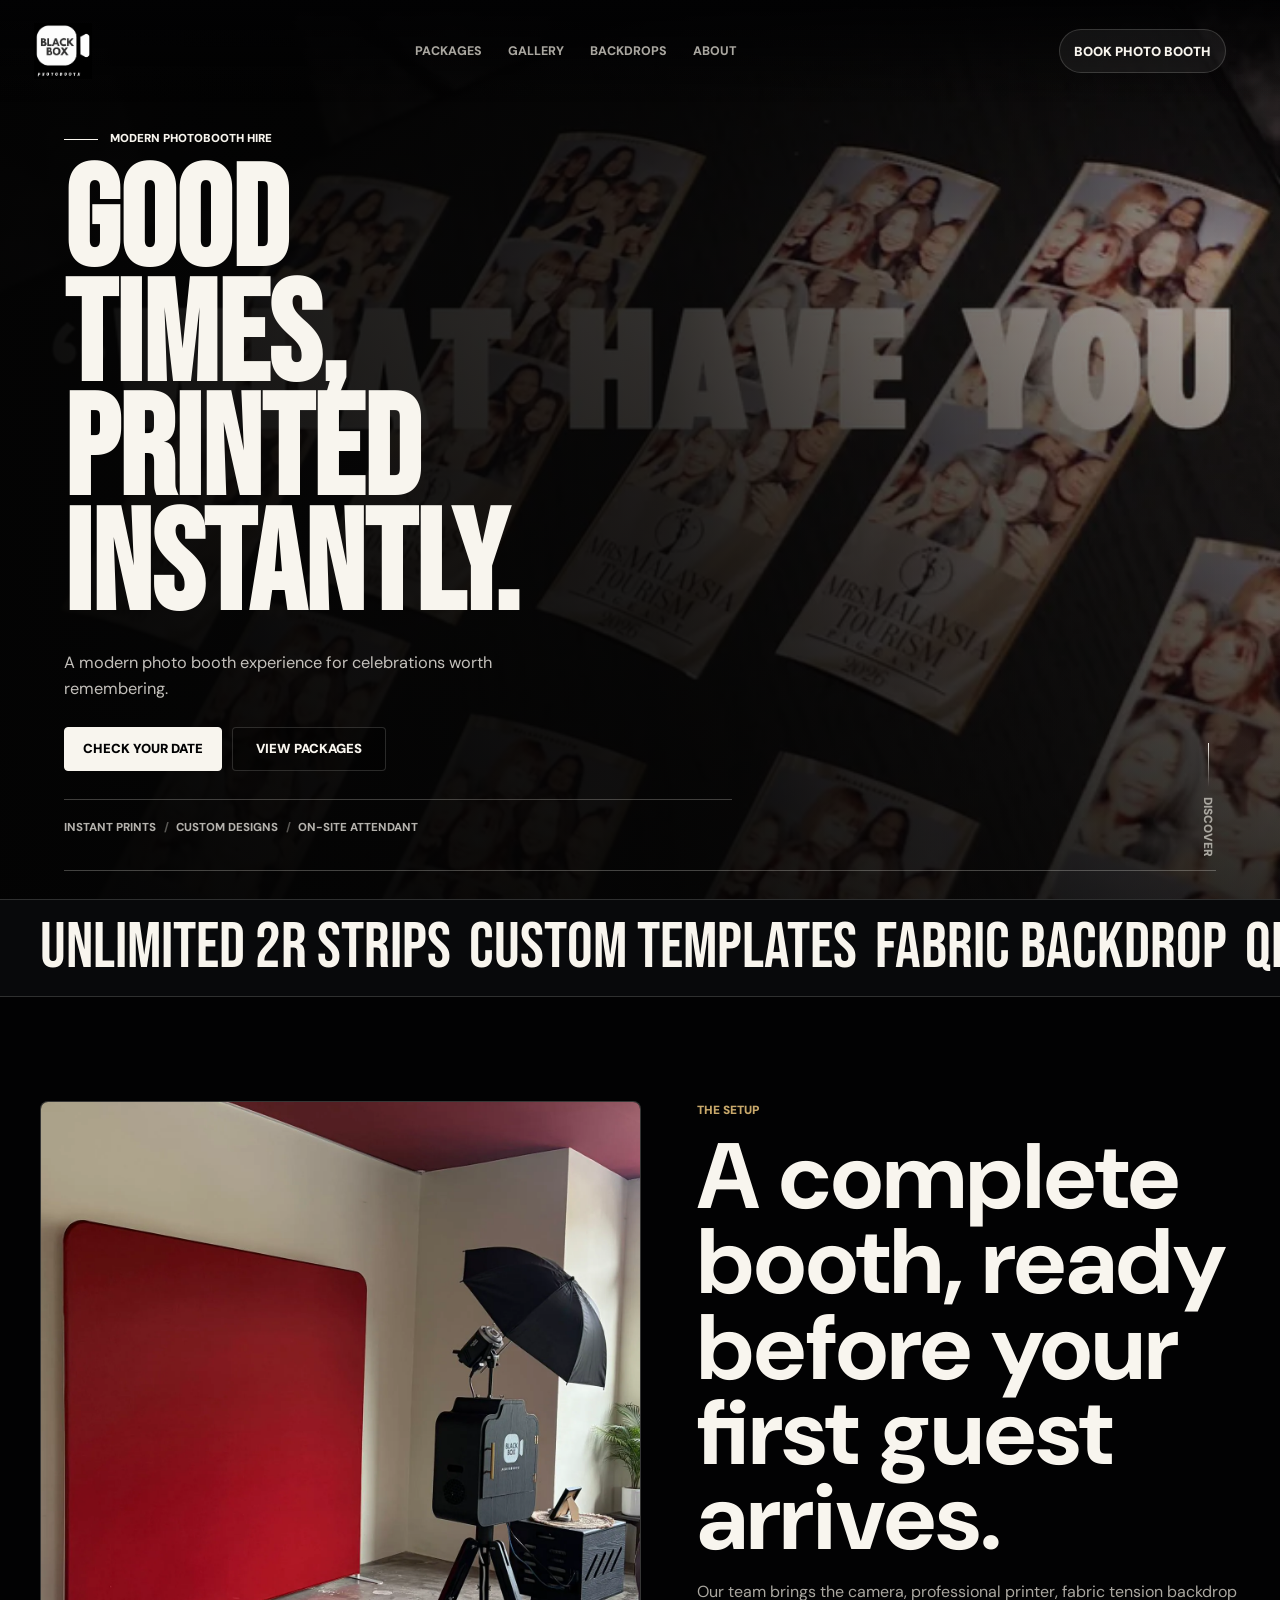
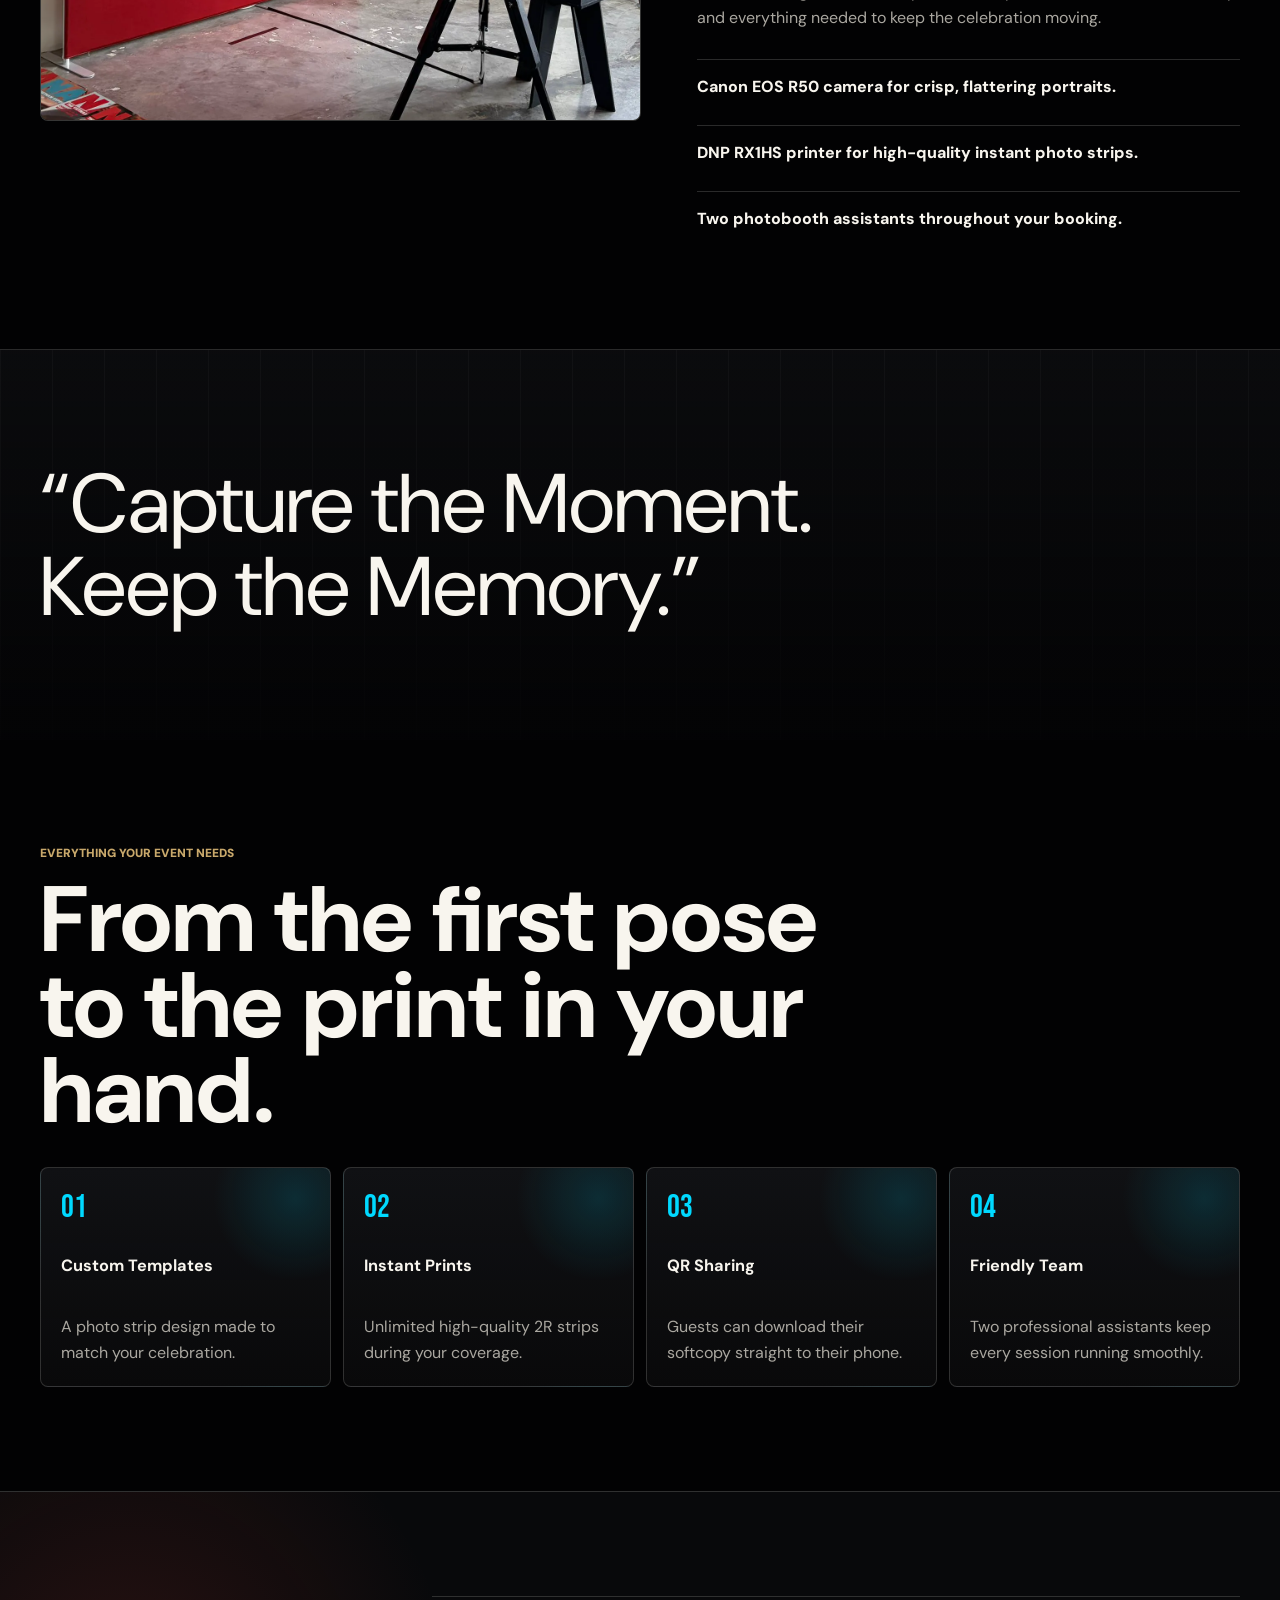
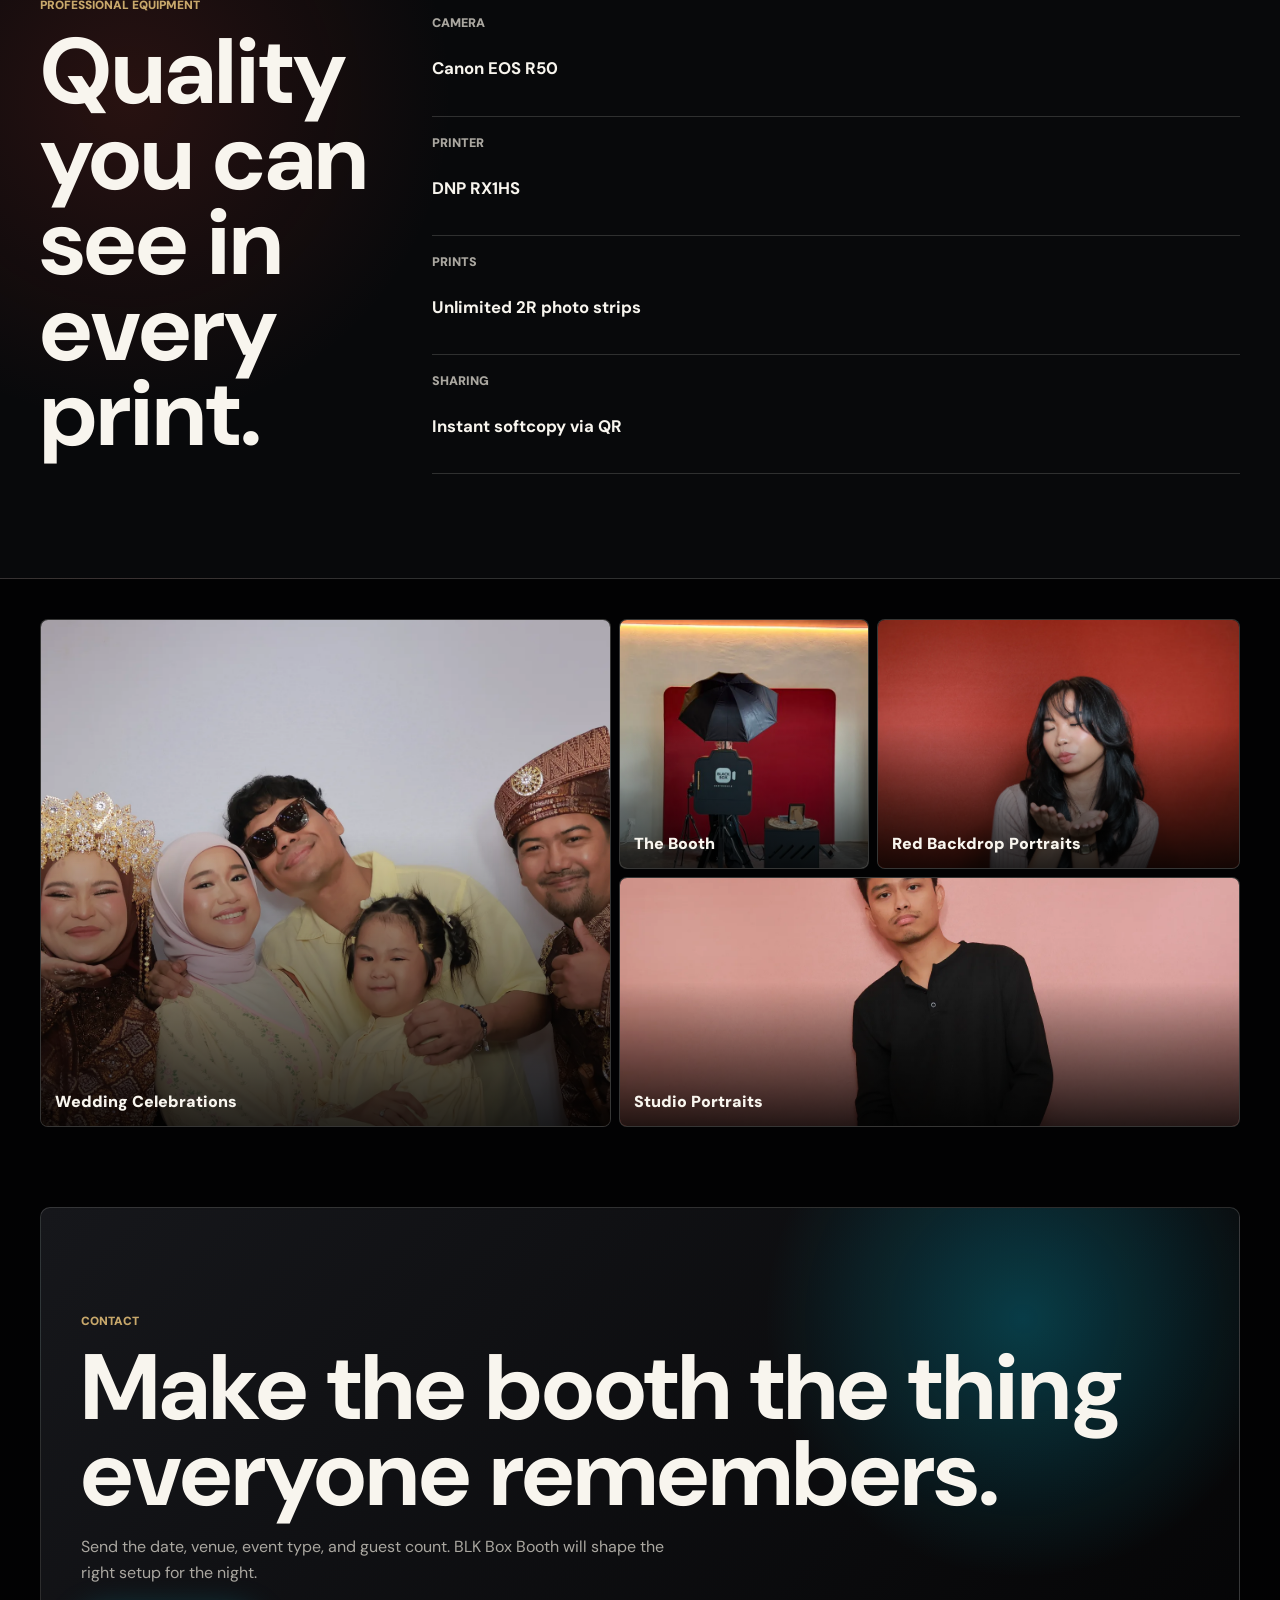
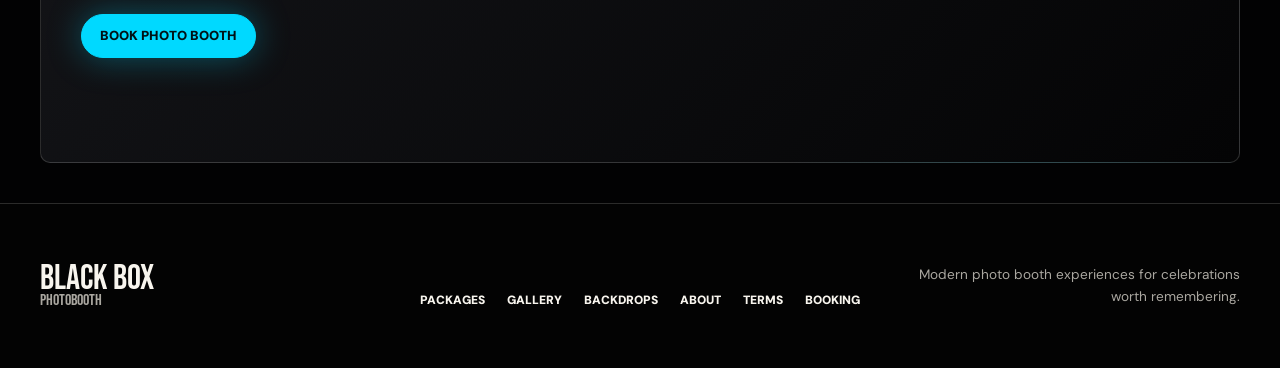
==== commit 8560af93: "Add terms, TikTok gallery, and new booking number" ====
--- a/index.html
+++ b/index.html
@@ -27,7 +27,7 @@
         <a href="./backdrops.html">Backdrops</a>
         <a href="./about.html">About</a>
       </nav>
-      <a class="nav-cta" href="https://wa.me/60172545133?text=Hi%20BlackBox%20Photobooth%2C%20I%27d%20like%20to%20make%20a%20booking.">Book photo booth</a>
+      <a class="nav-cta" href="https://wa.me/601119948934?text=Hi%20BlackBox%20Photobooth%2C%20I%27d%20like%20to%20make%20a%20booking.">Book photo booth</a>
       <details class="mobile-menu">
         <summary aria-label="Open navigation"><span></span><span></span><span></span></summary>
         <nav class="mobile-menu-panel" aria-label="Mobile navigation">
@@ -35,7 +35,7 @@
             <a href="./gallery.html">Gallery</a>
             <a href="./backdrops.html">Backdrops</a>
             <a href="./about.html">About</a>
-            <a href="https://wa.me/60172545133?text=Hi%20BlackBox%20Photobooth%2C%20I%27d%20like%20to%20make%20a%20booking.">Book now</a>
+            <a href="https://wa.me/601119948934?text=Hi%20BlackBox%20Photobooth%2C%20I%27d%20like%20to%20make%20a%20booking.">Book now</a>
         </nav>
       </details>
     </header>
@@ -67,7 +67,7 @@
           <h1 id="hero-title">Good Times, <span>Printed Instantly.</span></h1>
           <p class="intro">A modern photo booth experience for celebrations worth remembering.</p>
           <div class="hero-actions">
-            <a class="button primary" href="https://wa.me/60172545133?text=Hi%20BlackBox%20Photobooth%2C%20I%27d%20like%20to%20make%20a%20booking.">Check Your Date</a>
+            <a class="button primary" href="https://wa.me/601119948934?text=Hi%20BlackBox%20Photobooth%2C%20I%27d%20like%20to%20make%20a%20booking.">Check Your Date</a>
             <a class="button secondary" href="./packages.html">View Packages</a>
           </div>
           <ul class="hero-proof" aria-label="Included with every booking">
@@ -144,7 +144,7 @@
           Send the date, venue, event type, and guest count. BLK Box Booth will
           shape the right setup for the night.
         </p>
-        <a class="button primary" href="https://wa.me/60172545133?text=Hi%20BlackBox%20Photobooth%2C%20I%27d%20like%20to%20make%20a%20booking.">Book photo booth</a>
+        <a class="button primary" href="https://wa.me/601119948934?text=Hi%20BlackBox%20Photobooth%2C%20I%27d%20like%20to%20make%20a%20booking.">Book photo booth</a>
       </section>
     </main>
     <footer class="site-footer">
@@ -154,7 +154,8 @@
         <a href="./gallery.html">Gallery</a>
         <a href="./backdrops.html">Backdrops</a>
         <a href="./about.html">About</a>
-        <a href="https://wa.me/60172545133?text=Hi%20BlackBox%20Photobooth%2C%20I%27d%20like%20to%20make%20a%20booking.">Booking</a>
+        <a href="./terms.html">Terms</a>
+        <a href="https://wa.me/601119948934?text=Hi%20BlackBox%20Photobooth%2C%20I%27d%20like%20to%20make%20a%20booking.">Booking</a>
       </nav>
       <p>Modern photo booth experiences for celebrations worth remembering.</p>
     </footer>
--- a/styles.css
+++ b/styles.css
@@ -1175,3 +1175,144 @@
     padding: 21px 0;
   }
 }
+
+/* TikTok gallery and official terms */
+.tiktok-section {
+  border-top: 1px solid var(--line);
+  background: #08090b;
+}
+
+.tiktok-grid {
+  display: grid;
+  gap: 12px;
+  margin-top: 36px;
+}
+
+.tiktok-card {
+  min-width: 0;
+  overflow: hidden;
+  border: 1px solid var(--line);
+  border-radius: 8px;
+  background: #111;
+}
+
+.tiktok-card iframe {
+  width: 100%;
+  aspect-ratio: 9 / 16;
+  display: block;
+  border: 0;
+  background: #080808;
+}
+
+.tiktok-card > a {
+  display: block;
+  padding: 15px 16px;
+  border-top: 1px solid var(--line);
+  font-size: .72rem;
+  font-weight: 900;
+  text-decoration: underline;
+  text-underline-offset: 4px;
+  text-transform: uppercase;
+}
+
+.tiktok-profile-link,
+.package-note a,
+.form-terms a {
+  text-decoration: underline;
+  text-underline-offset: 4px;
+}
+.tiktok-profile-link {
+  display: inline-block;
+  margin-top: 22px;
+  font-size: .78rem;
+  font-weight: 900;
+  text-transform: uppercase;
+}
+
+.form-terms {
+  margin: -4px 0 0;
+  color: var(--muted);
+  font-size: .72rem;
+  line-height: 1.5;
+  text-transform: none;
+}
+
+.terms-masthead .page-masthead-media img {
+  object-position: center 58%;
+}
+
+.terms-layout {
+  display: grid;
+  gap: 36px;
+  border-bottom: 1px solid var(--line);
+}
+
+.terms-layout h2 {
+  max-width: 12ch;
+  font-size: 3rem;
+}
+
+.terms-layout > div:first-child > p:last-child {
+  max-width: 620px;
+}
+
+.terms-document {
+  min-height: 380px;
+  display: flex;
+  flex-direction: column;
+  justify-content: end;
+  padding: 28px;
+  border: 1px solid var(--line);
+  border-radius: 8px;
+  background: #f4f2ed;
+  color: #090909;
+}
+
+.terms-document span {
+  font-size: .72rem;
+  font-weight: 900;
+  text-transform: uppercase;
+}
+
+.terms-document strong {
+  max-width: 9ch;
+  margin-top: 8px;
+  font-family: "Bebas Neue", Impact, sans-serif;
+  font-size: 3.5rem;
+  line-height: .9;
+  text-transform: uppercase;
+}
+
+.terms-document p {
+  max-width: 440px;
+  color: #55524d;
+}
+
+.terms-document .button {
+  width: fit-content;
+  margin-top: 16px;
+  border-radius: 4px;
+  background: #090909;
+  color: #fff;
+  border-color: #090909;
+}
+
+.site-footer a[aria-current="page"] {
+  color: var(--white);
+}
+
+@media (min-width: 760px) {
+  .tiktok-grid {
+    grid-template-columns: repeat(3, minmax(0, 1fr));
+  }
+
+  .terms-layout {
+    grid-template-columns: .85fr 1.15fr;
+    align-items: start;
+  }
+
+  .terms-document {
+    min-height: 520px;
+    padding: 40px;
+  }
+}
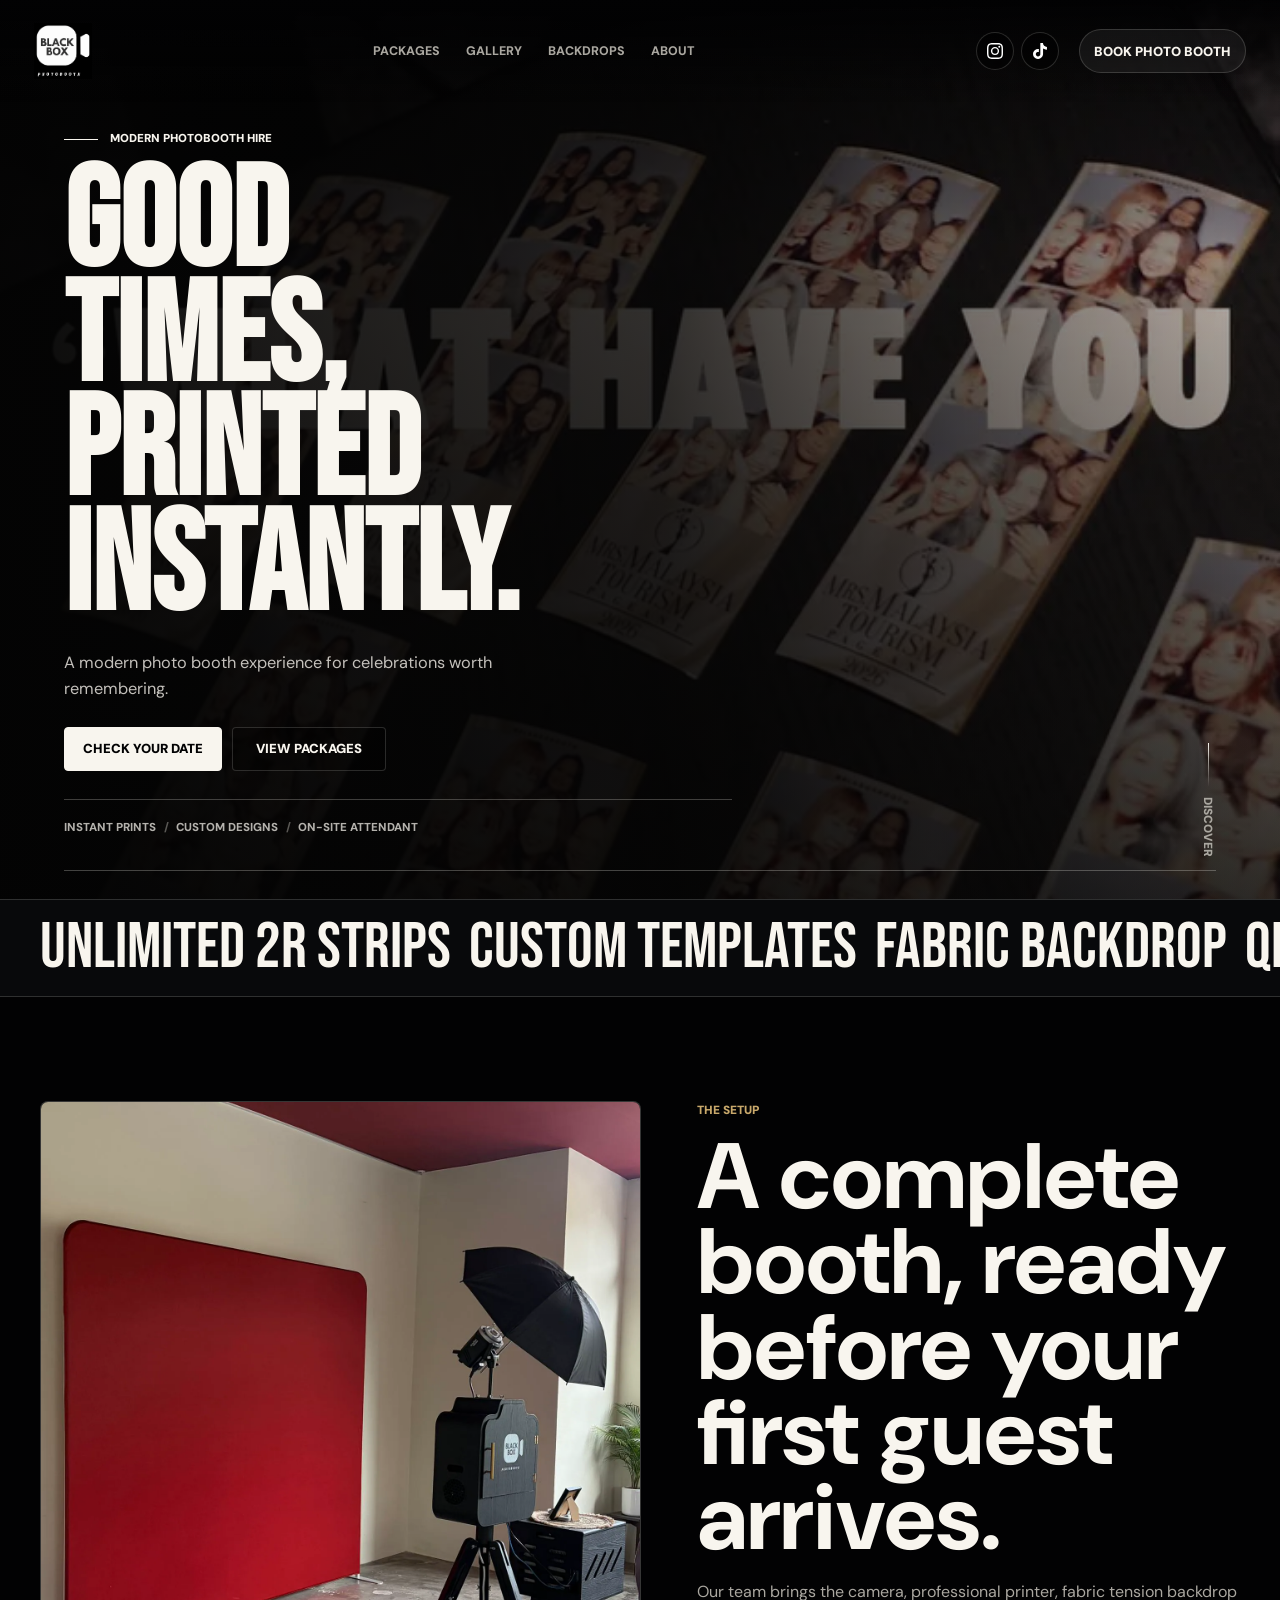
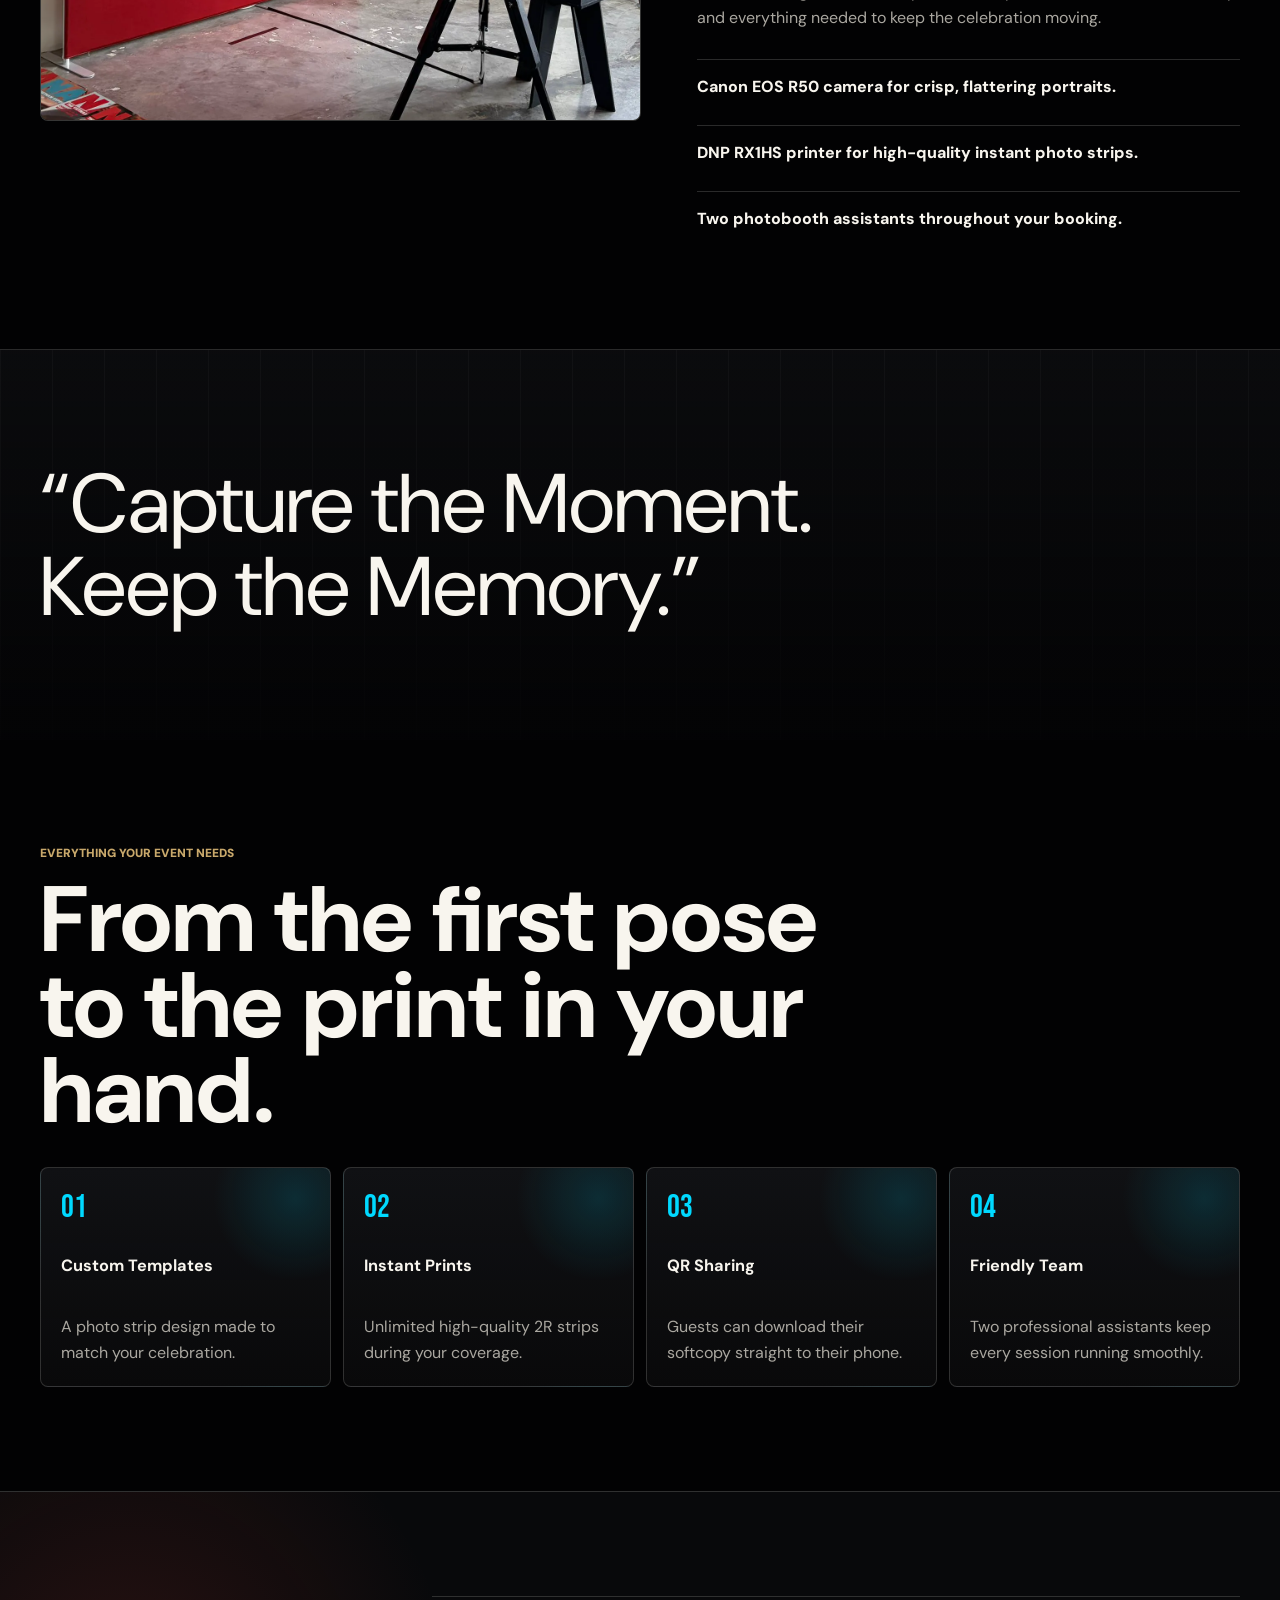
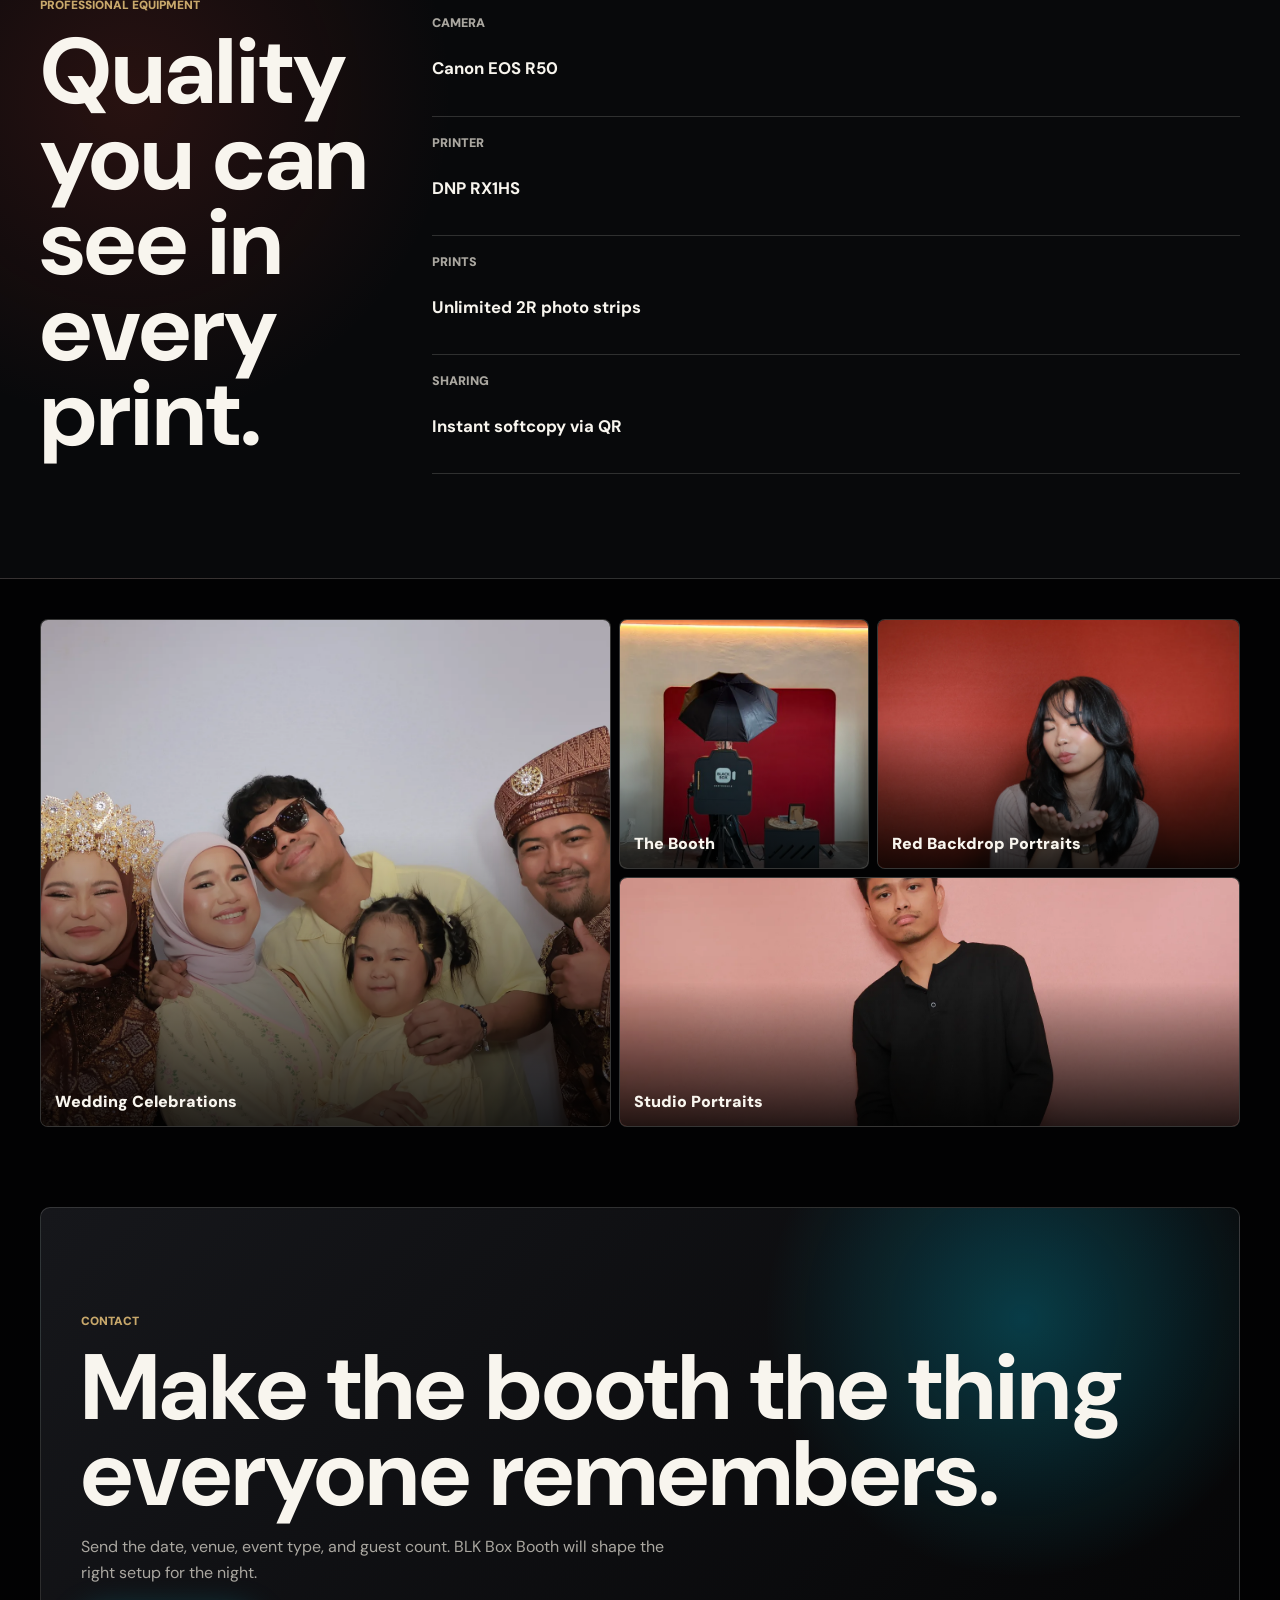
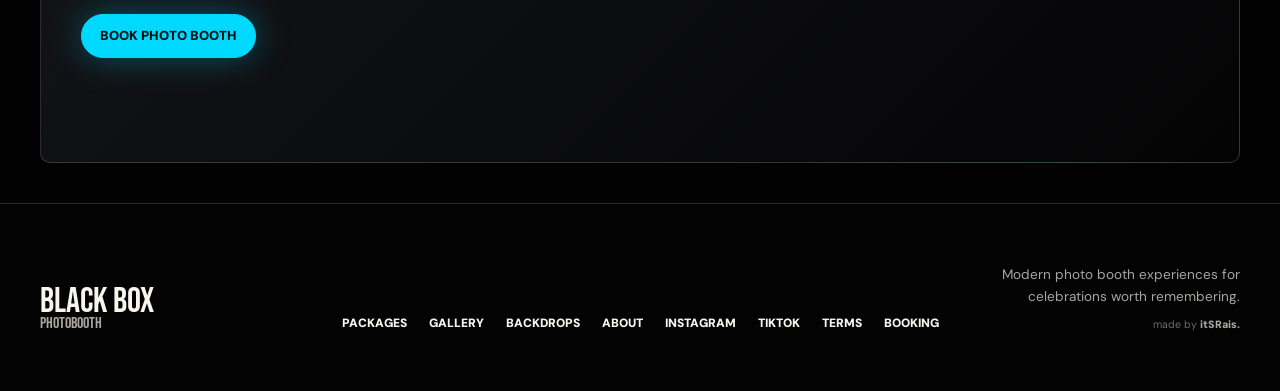
==== commit 1d317e26: "Add social links and site credit" ====
--- a/index.html
+++ b/index.html
@@ -27,6 +27,10 @@
         <a href="./backdrops.html">Backdrops</a>
         <a href="./about.html">About</a>
       </nav>
+      <div class="header-socials" aria-label="BlackBox social media">
+        <a class="social-icon" href="https://www.instagram.com/blkboxbooth/" target="_blank" rel="noopener noreferrer" aria-label="BlackBox Photobooth on Instagram" title="Instagram"><img src="./assets/instagram.svg" alt="" /></a>
+        <a class="social-icon" href="https://www.tiktok.com/@blackboxbooth?lang=en" target="_blank" rel="noopener noreferrer" aria-label="BlackBox Photobooth on TikTok" title="TikTok"><img src="./assets/tiktok.svg" alt="" /></a>
+      </div>
       <a class="nav-cta" href="https://wa.me/601119948934?text=Hi%20BlackBox%20Photobooth%2C%20I%27d%20like%20to%20make%20a%20booking.">Book photo booth</a>
       <details class="mobile-menu">
         <summary aria-label="Open navigation"><span></span><span></span><span></span></summary>
@@ -35,6 +39,8 @@
             <a href="./gallery.html">Gallery</a>
             <a href="./backdrops.html">Backdrops</a>
             <a href="./about.html">About</a>
+            <a class="mobile-social-link" href="https://www.instagram.com/blkboxbooth/" target="_blank" rel="noopener noreferrer"><img src="./assets/instagram.svg" alt="" />Instagram</a>
+            <a class="mobile-social-link" href="https://www.tiktok.com/@blackboxbooth?lang=en" target="_blank" rel="noopener noreferrer"><img src="./assets/tiktok.svg" alt="" />TikTok</a>
             <a href="https://wa.me/601119948934?text=Hi%20BlackBox%20Photobooth%2C%20I%27d%20like%20to%20make%20a%20booking.">Book now</a>
         </nav>
       </details>
@@ -154,10 +160,15 @@
         <a href="./gallery.html">Gallery</a>
         <a href="./backdrops.html">Backdrops</a>
         <a href="./about.html">About</a>
+        <a href="https://www.instagram.com/blkboxbooth/" target="_blank" rel="noopener noreferrer">Instagram</a>
+        <a href="https://www.tiktok.com/@blackboxbooth?lang=en" target="_blank" rel="noopener noreferrer">TikTok</a>
         <a href="./terms.html">Terms</a>
         <a href="https://wa.me/601119948934?text=Hi%20BlackBox%20Photobooth%2C%20I%27d%20like%20to%20make%20a%20booking.">Booking</a>
       </nav>
-      <p>Modern photo booth experiences for celebrations worth remembering.</p>
+      <div class="footer-meta">
+        <p>Modern photo booth experiences for celebrations worth remembering.</p>
+        <small class="site-credit">made by <span>itSRais.</span></small>
+      </div>
     </footer>
     <script>
       (() => {
--- a/styles.css
+++ b/styles.css
@@ -816,6 +816,33 @@
   grid-template-columns: auto 1fr auto auto;
 }
 
+.header-socials {
+  display: none;
+  align-items: center;
+  gap: 7px;
+}
+
+.social-icon {
+  width: 38px;
+  height: 38px;
+  display: grid;
+  place-items: center;
+  border: 1px solid var(--line);
+  border-radius: 50%;
+  background: rgba(0, 0, 0, .46);
+  transition: border-color .2s ease, background .2s ease;
+}
+
+.social-icon:hover {
+  border-color: rgba(248, 245, 238, .62);
+  background: rgba(248, 245, 238, .1);
+}
+
+.social-icon img {
+  width: 16px;
+  height: 16px;
+  display: block;
+}
 .nav a[aria-current="page"],
 .mobile-menu-panel a[aria-current="page"] {
   color: var(--white);
@@ -863,6 +890,8 @@
 }
 
 .mobile-menu-panel a:last-child { border-bottom: 0; }
+.mobile-menu-panel .mobile-social-link { display: flex; align-items: center; gap: 10px; }
+.mobile-menu-panel .mobile-social-link img { width: 17px; height: 17px; flex: 0 0 auto; }
 
 .inner-page { background: #050505; }
 
@@ -963,9 +992,13 @@
 .footer-brand span { display: block; color: var(--muted); font-size: 1rem; }
 .site-footer nav { display: flex; flex-wrap: wrap; gap: 14px 22px; font-size: .75rem; font-weight: 900; text-transform: uppercase; }
 .site-footer p { max-width: 360px; margin: 0; font-size: .85rem; }
+.footer-meta { display: grid; gap: 10px; }
+.site-credit { color: #6f6d68; font-size: .66rem; }
+.site-credit span { color: var(--muted); font-weight: 900; }
 
 @media (min-width: 760px) {
   .mobile-menu { display: none; }
+  .header-socials { display: flex; }
   .page-masthead { min-height: 74svh; padding: 148px 40px 72px; }
   .page-masthead h1 { font-size: 7rem; }
   .content-band { padding: 104px 40px; }
@@ -985,7 +1018,7 @@
   .form-row { grid-template-columns: 1fr 1fr; }
   .page-cta { padding: 96px 40px; }
   .site-footer { grid-template-columns: 1fr auto 1fr; align-items: end; padding: 60px 40px; }
-  .site-footer p { justify-self: end; text-align: right; }
+  .footer-meta { justify-self: end; text-align: right; }
 }
 
 @media (max-width: 759px) {
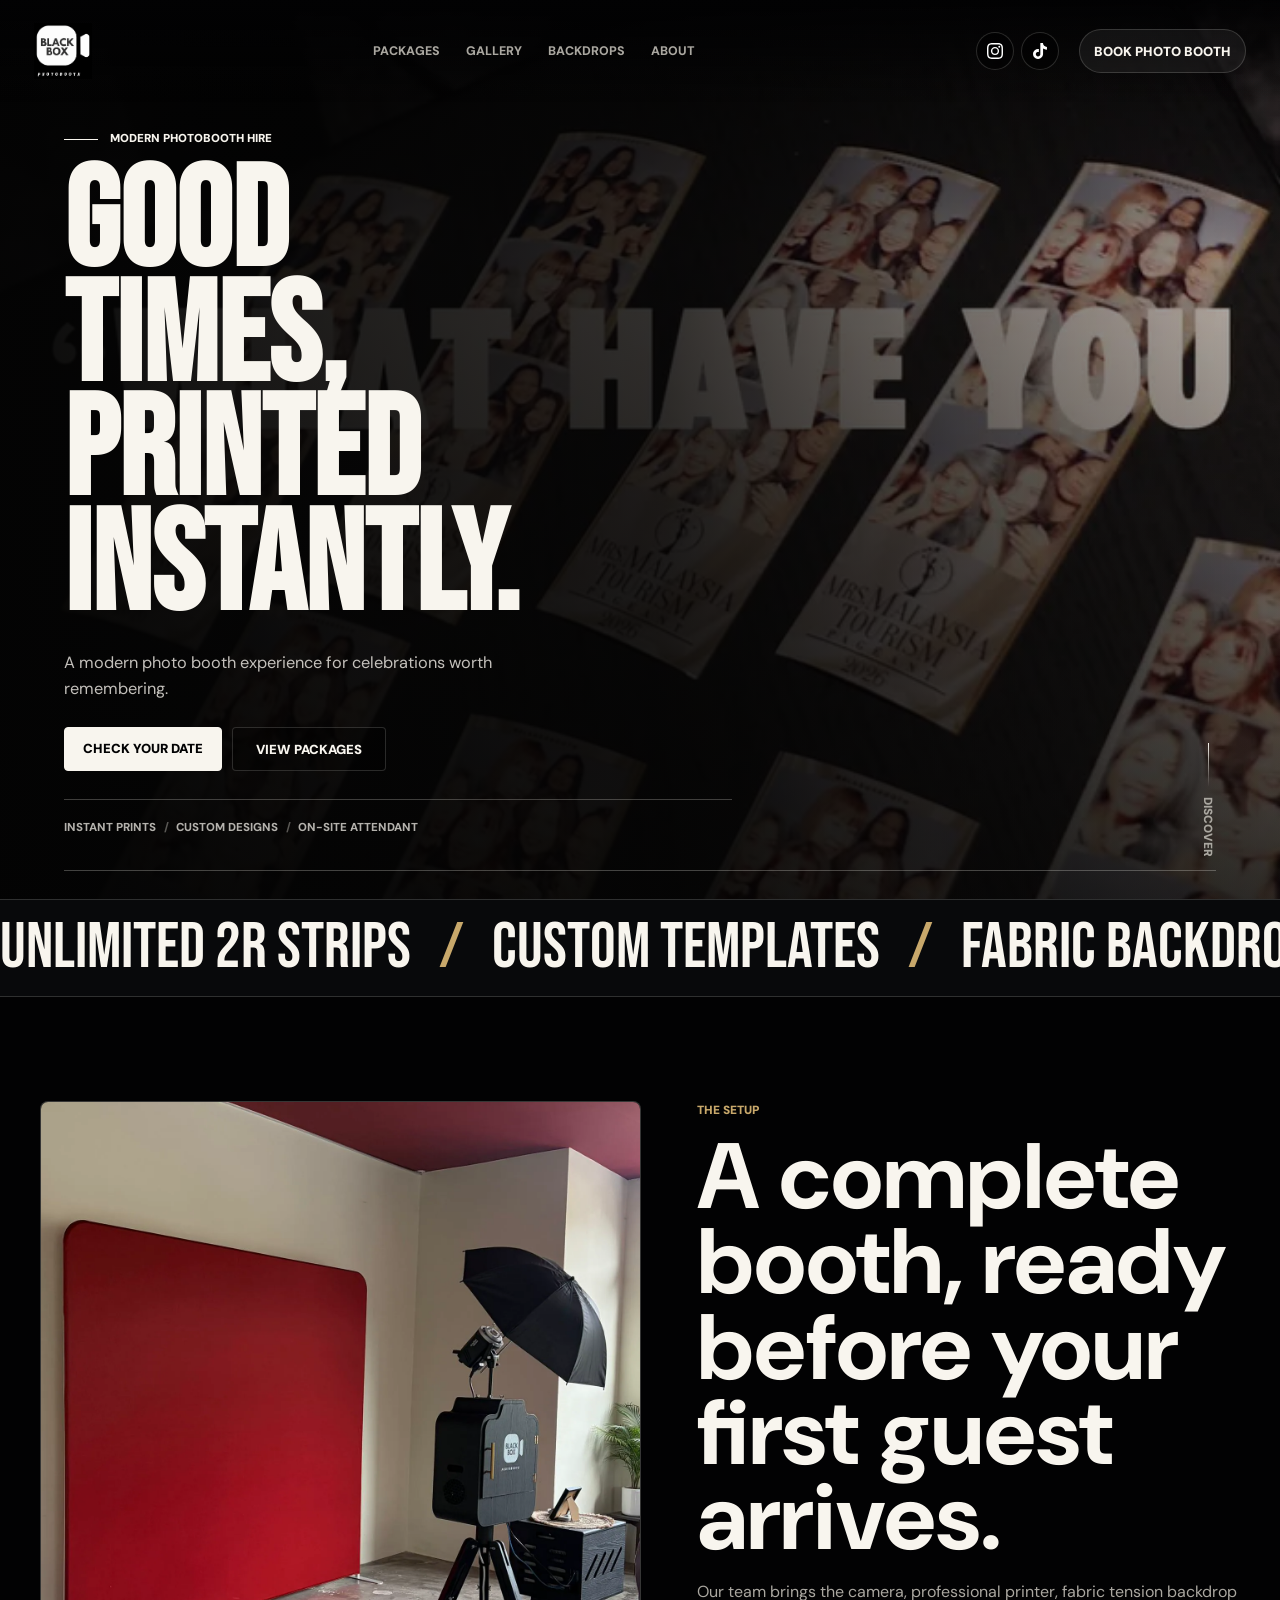
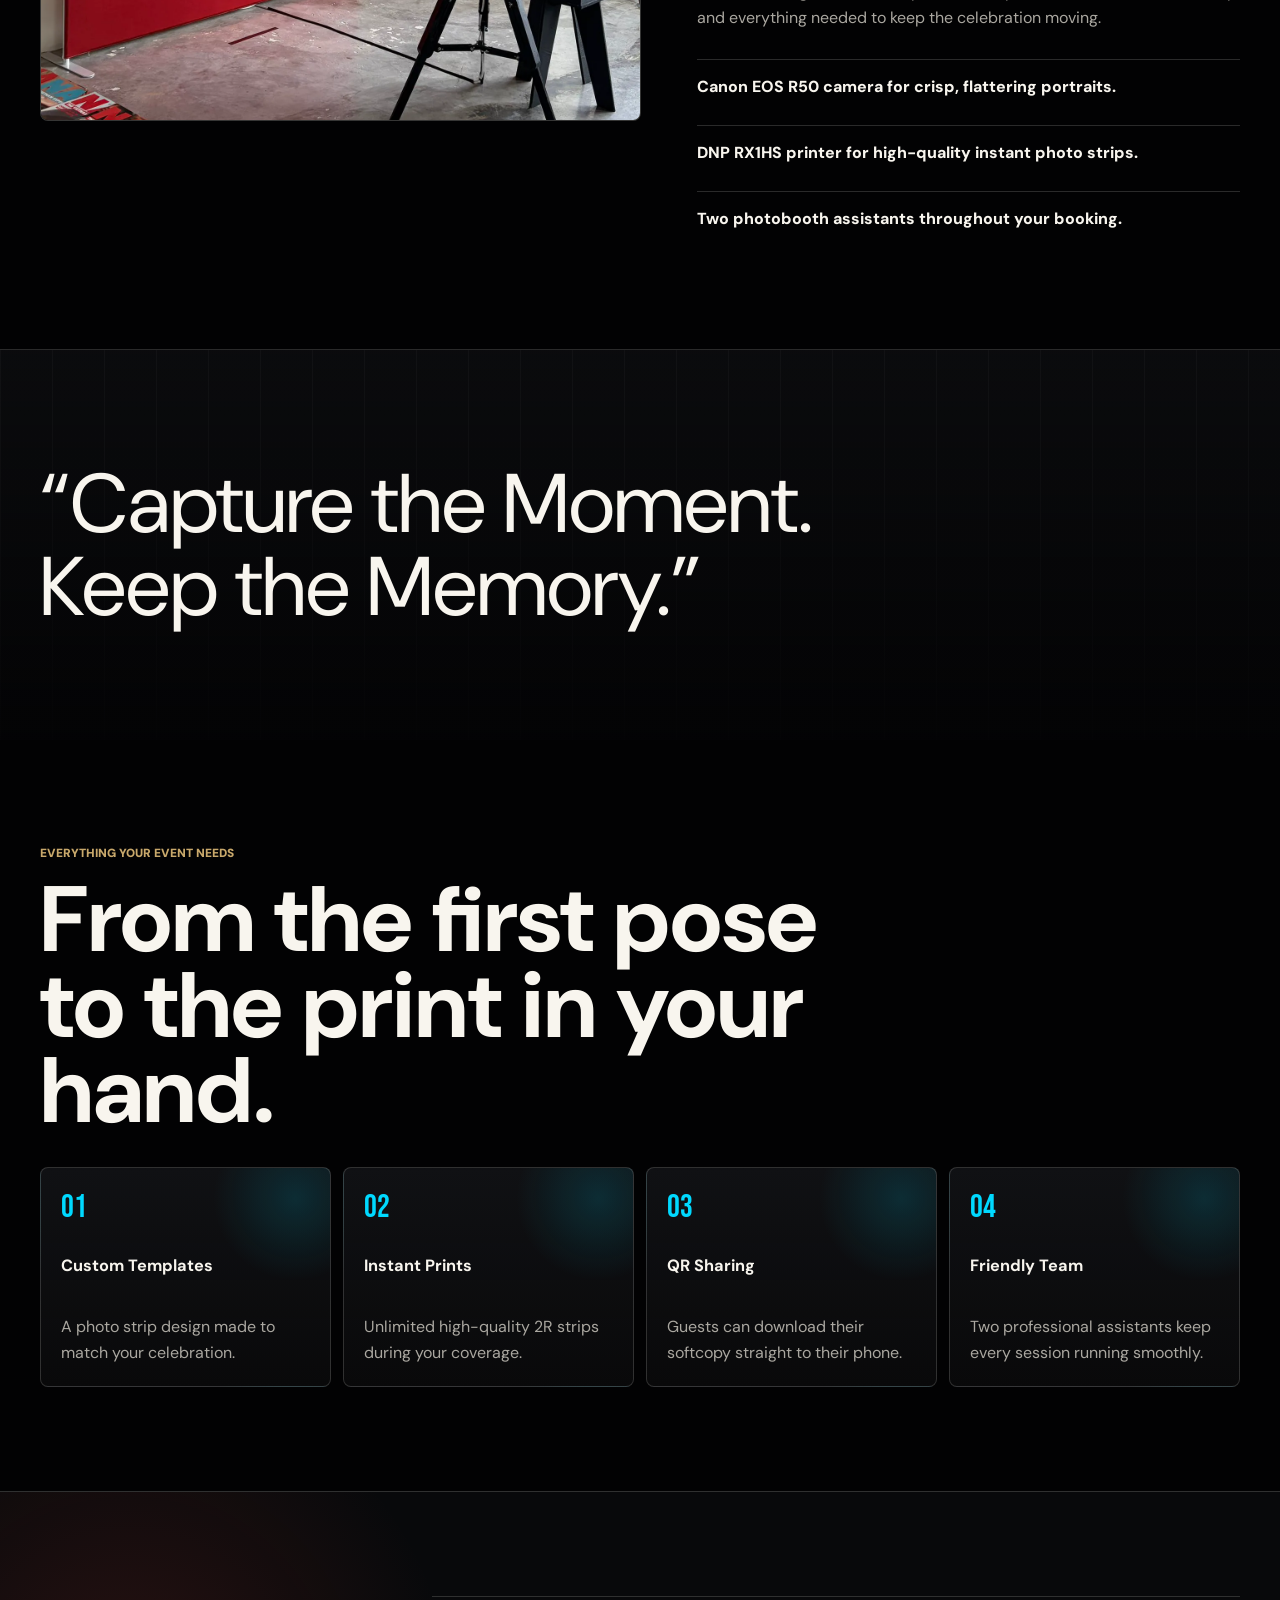
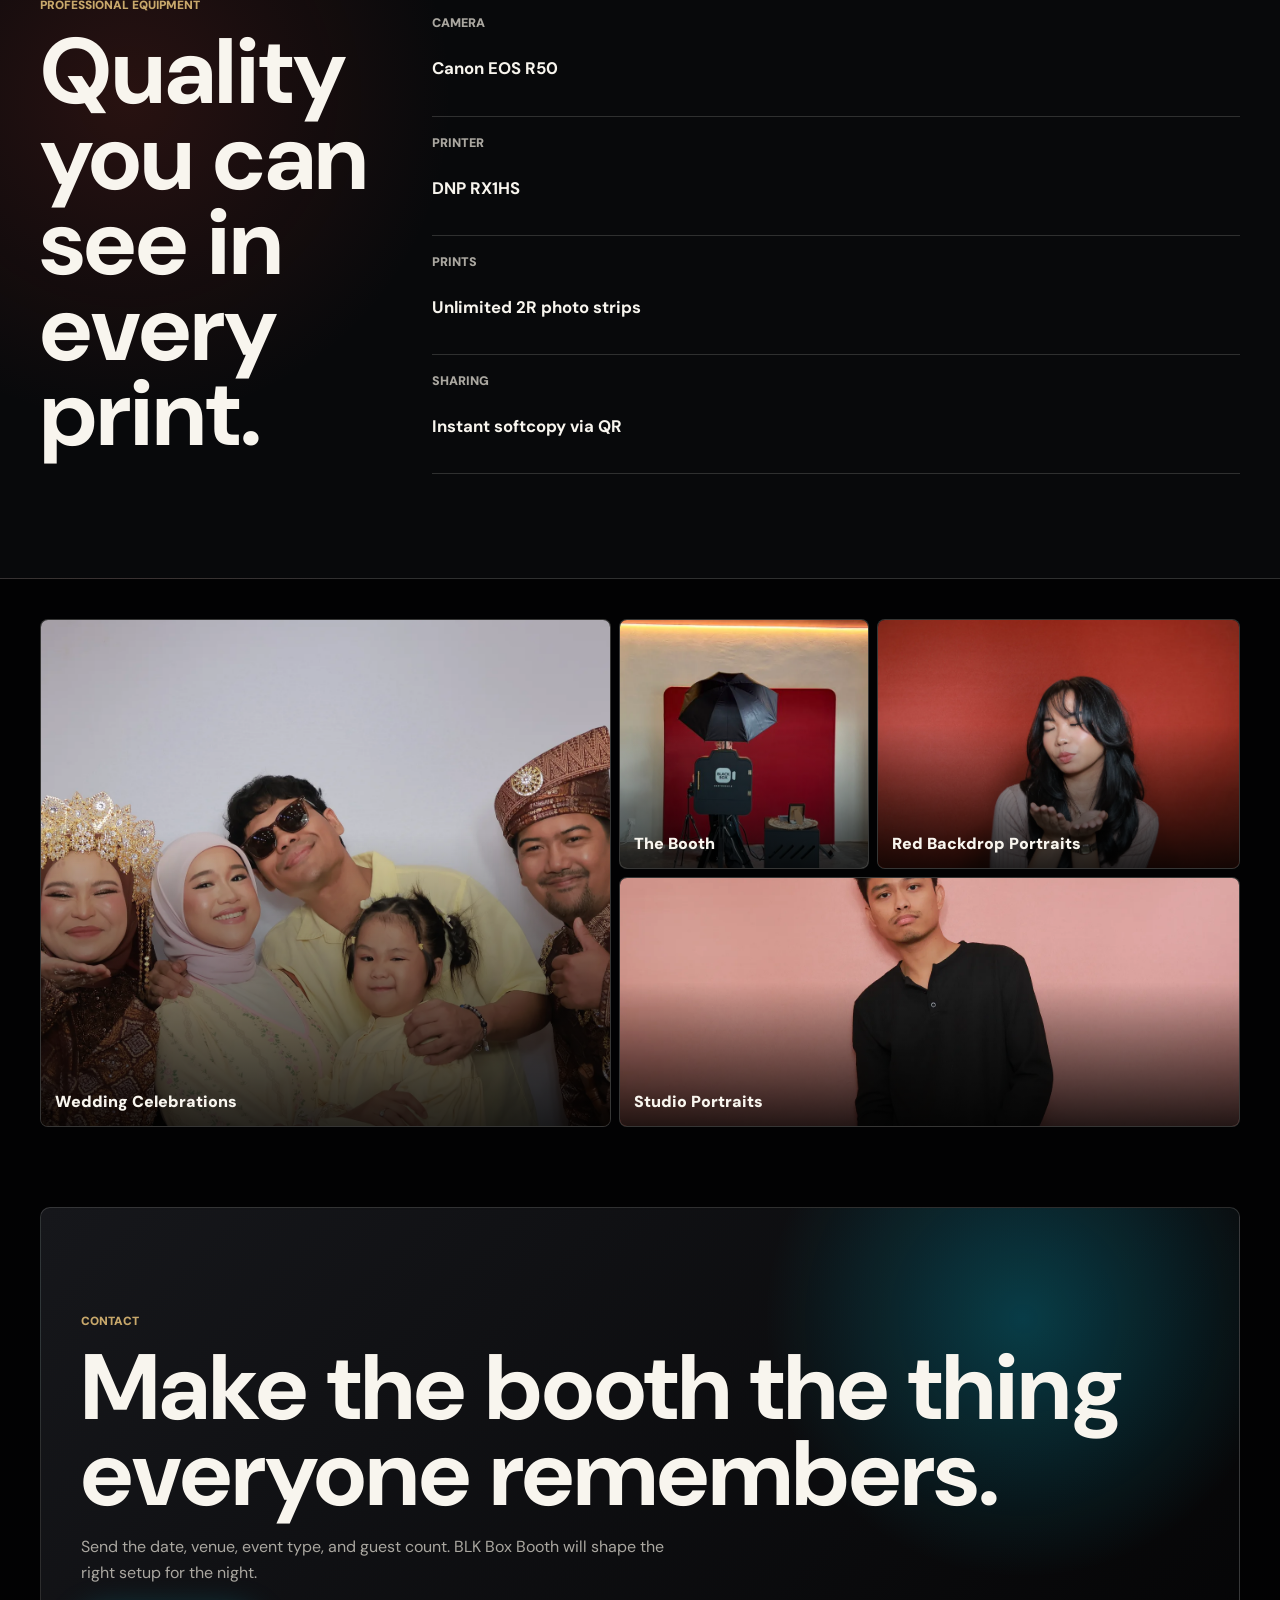
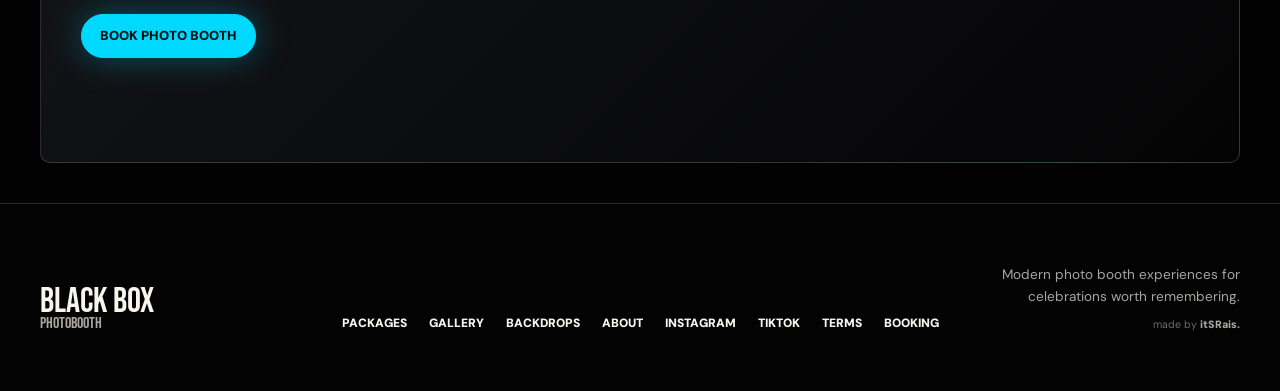
==== commit 18c0b2df: "Animate homepage highlights ticker" ====
--- a/index.html
+++ b/index.html
@@ -90,14 +90,25 @@
       </section>
 
       <section class="ticker" aria-label="Highlights">
-        <span>unlimited 2R strips</span>
-        <span>custom templates</span>
-        <span>fabric backdrop</span>
-        <span>QR sharing</span>
-        <span>two assistants</span>
-        <span>100 photo holders</span>
-      </section>
-      <section class="split-section equipment-showcase" id="use">
+        <div class="ticker-track">
+          <div class="ticker-group">
+            <span>unlimited 2R strips</span>
+            <span>custom templates</span>
+            <span>fabric backdrop</span>
+            <span>QR sharing</span>
+            <span>two assistants</span>
+            <span>100 photo holders</span>
+          </div>
+          <div class="ticker-group" aria-hidden="true">
+            <span>unlimited 2R strips</span>
+            <span>custom templates</span>
+            <span>fabric backdrop</span>
+            <span>QR sharing</span>
+            <span>two assistants</span>
+            <span>100 photo holders</span>
+          </div>
+        </div>
+      </section>      <section class="split-section equipment-showcase" id="use">
         <div class="equipment-visual">
           <img src="./assets/about-booth.webp" alt="Black Box Photobooth equipment set up beside a red fabric backdrop" loading="lazy" />
         </div>
--- a/styles.css
+++ b/styles.css
@@ -299,21 +299,46 @@
 }
 
 .ticker {
-  display: flex;
-  gap: 18px;
   overflow: hidden;
-  padding: 16px 18px;
+  padding-block: 16px;
   border-block: 1px solid var(--line);
   background: #08090b;
   white-space: nowrap;
 }
 
-.ticker span {
+.ticker-track {
+  width: max-content;
+  display: flex;
+  animation: ticker-loop 26s linear infinite;
+  will-change: transform;
+}
+
+.ticker:hover .ticker-track {
+  animation-play-state: paused;
+}
+
+.ticker-group {
+  display: flex;
+  align-items: center;
+  gap: 28px;
+  padding-right: 28px;
+}
+
+.ticker-group span {
   font-family: "Bebas Neue", Impact, sans-serif;
   font-size: clamp(1.8rem, 9vw, 4rem);
   line-height: 1;
 }
 
+.ticker-group span::after {
+  content: "/";
+  margin-left: 28px;
+  color: var(--gold);
+}
+
+@keyframes ticker-loop {
+  to { transform: translateX(-50%); }
+}
 .split-section,
 .features,
 .specs,
@@ -546,9 +571,6 @@
     display: inline-flex;
   }
 
-  .ticker {
-    padding-inline: 40px;
-  }
 
   .split-section,
   .features,
@@ -1146,6 +1168,9 @@
   .hero-curtain { display: none; }
   .hero-copy { opacity: 1; transform: none; animation: none; }
   .hero-media video { transform: none; }
+  .ticker { overflow-x: auto; }
+  .ticker-track { animation: none; }
+  .ticker-group[aria-hidden="true"] { display: none; }
 }
 /* Package inclusions and supplied photography */
 .page-about .page-masthead-media img {
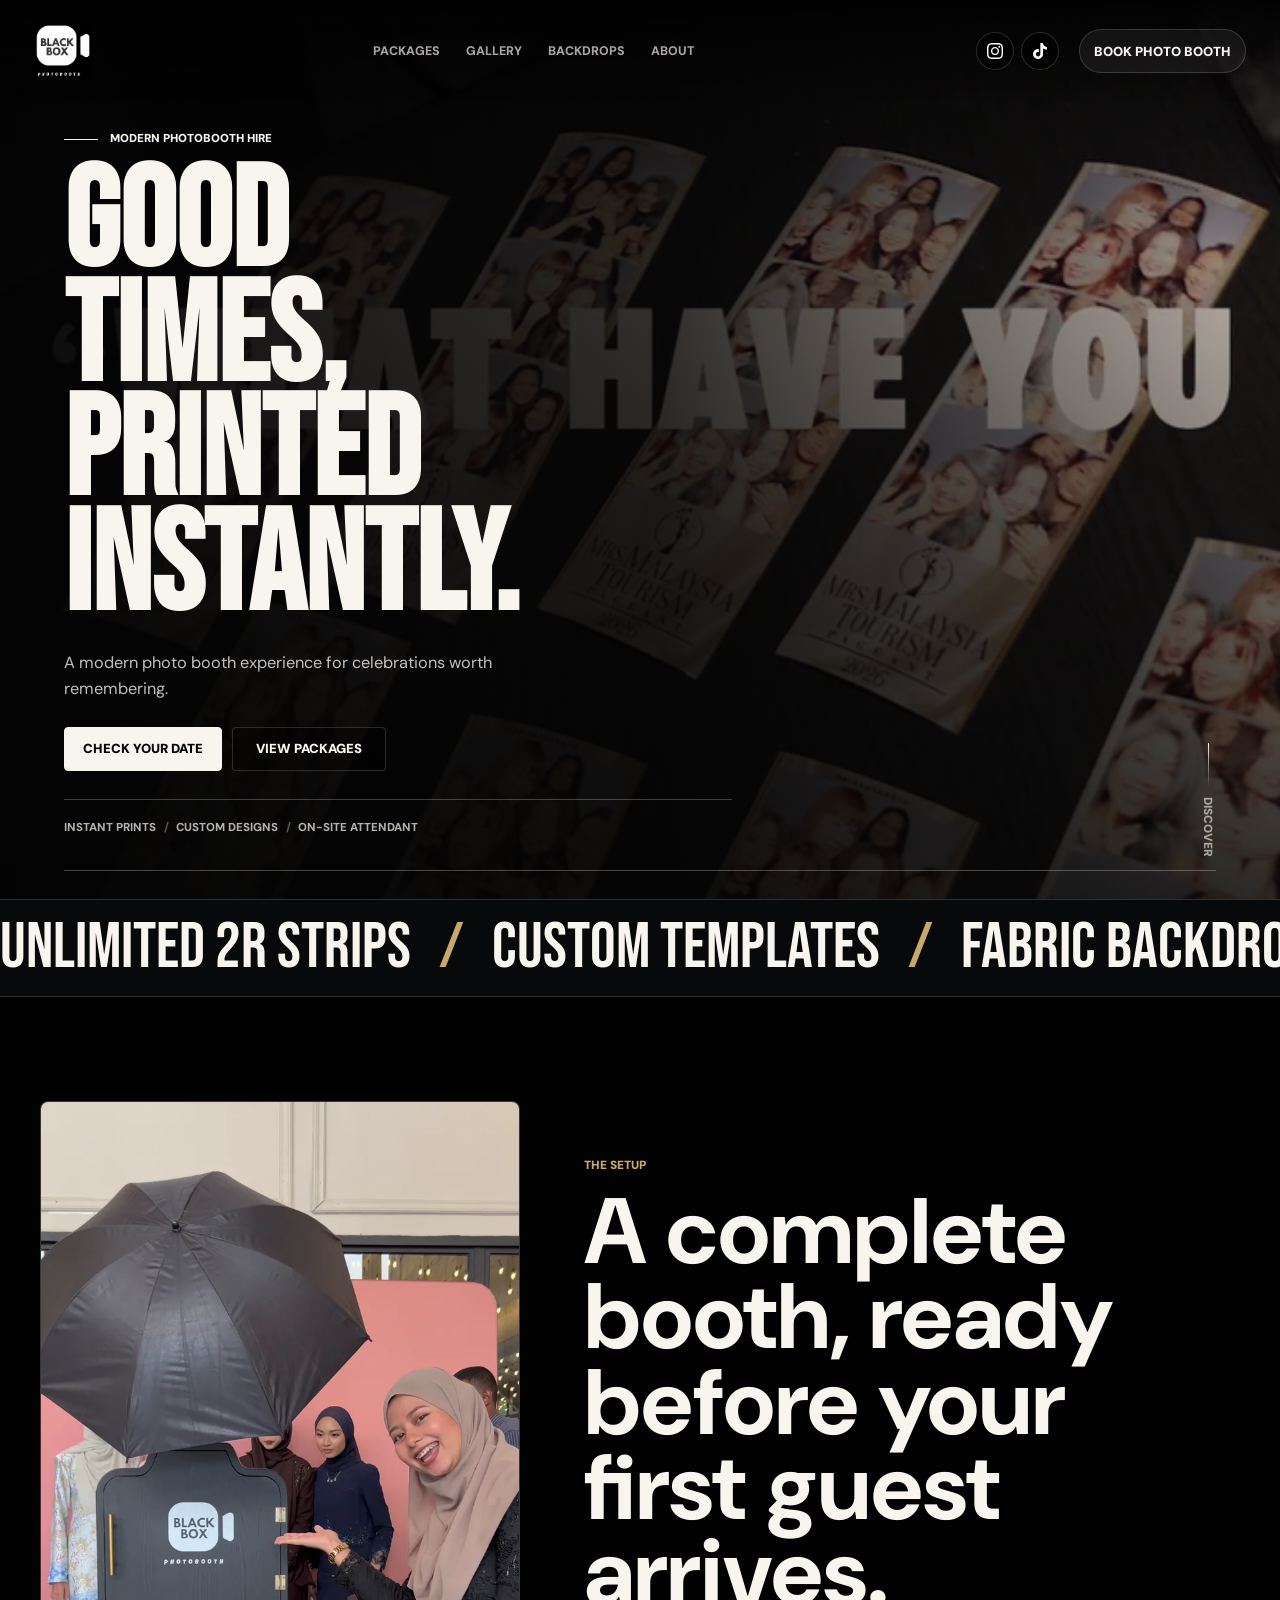
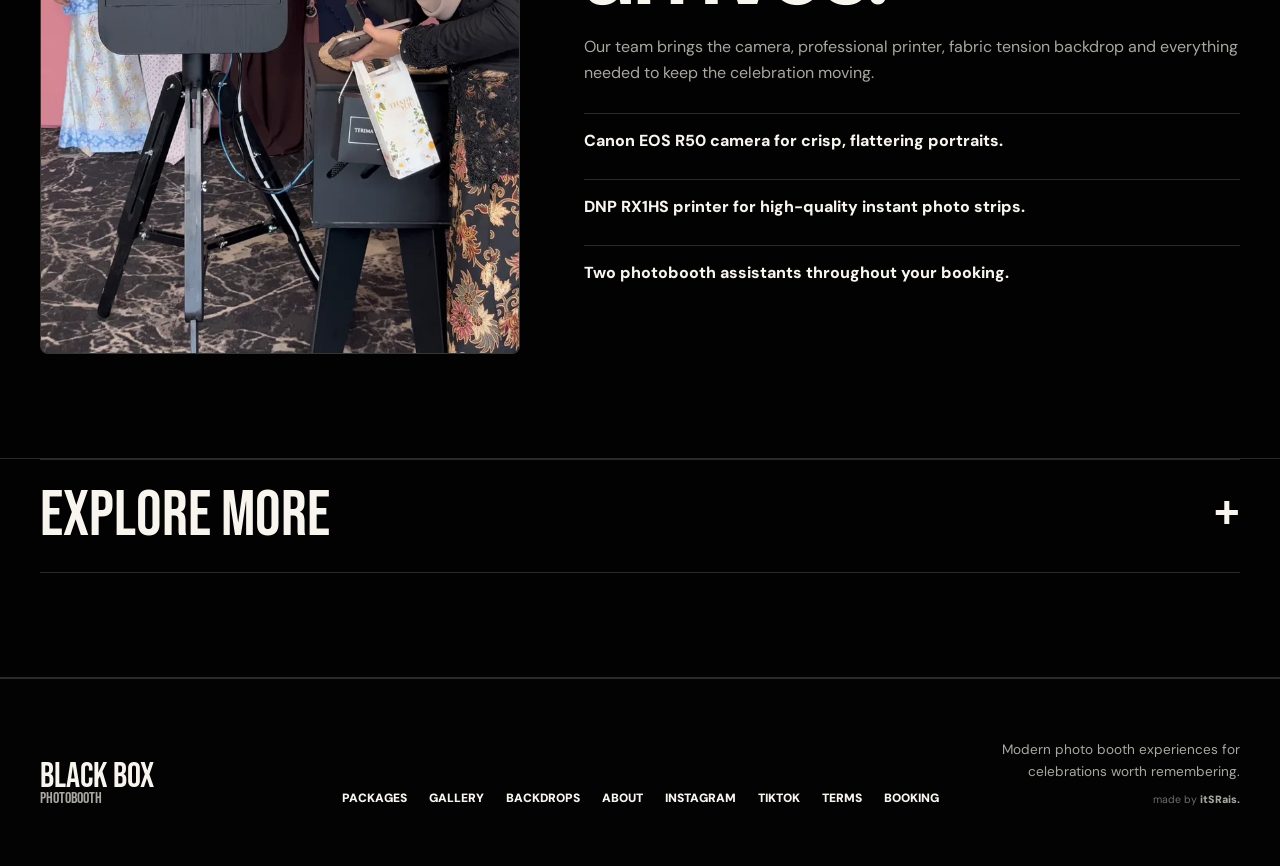
==== commit b7db1990: "Add setup video and focused backdrop choices" ====
--- a/index.html
+++ b/index.html
@@ -108,9 +108,21 @@
             <span>100 photo holders</span>
           </div>
         </div>
-      </section>      <section class="split-section equipment-showcase" id="use">
+      </section>
+      <section class="split-section equipment-showcase" id="use">
         <div class="equipment-visual">
-          <img src="./assets/about-booth.webp" alt="Black Box Photobooth equipment set up beside a red fabric backdrop" loading="lazy" />
+          <video
+            id="setup-video"
+            src="./assets/main-setup.mp4"
+            autoplay
+            muted
+            loop
+            playsinline
+            webkit-playsinline
+            preload="metadata"
+            poster="./assets/main-setup-poster.webp"
+            aria-label="Black Box Photobooth setup in action"
+          ></video>
         </div>
         <div class="equipment-copy">
           <p class="section-kicker">The setup</p>
@@ -123,45 +135,19 @@
           </ul>
         </div>
       </section>
-      <section class="statement">
-        <p>&ldquo;Capture the Moment. Keep the Memory.&rdquo;</p>
-      </section>
-      <section class="features" id="features">
-        <div class="section-heading">
-          <p class="micro">Everything your event needs</p>
-          <h2>From the first pose to the print in your hand.</h2>
-        </div>
-        <div class="feature-grid">
-          <article><span>01</span><h3>Custom Templates</h3><p>A photo strip design made to match your celebration.</p></article>
-          <article><span>02</span><h3>Instant Prints</h3><p>Unlimited high-quality 2R strips during your coverage.</p></article>
-          <article><span>03</span><h3>QR Sharing</h3><p>Guests can download their softcopy straight to their phone.</p></article>
-          <article><span>04</span><h3>Friendly Team</h3><p>Two professional assistants keep every session running smoothly.</p></article>
-        </div>
-      </section>
-      <section class="specs">
-        <div><p class="micro">Professional equipment</p><h2>Quality you can see in every print.</h2></div>
-        <div class="spec-list">
-          <div><span>Camera</span><strong>Canon EOS R50</strong></div>
-          <div><span>Printer</span><strong>DNP RX1HS</strong></div>
-          <div><span>Prints</span><strong>Unlimited 2R photo strips</strong></div>
-          <div><span>Sharing</span><strong>Instant softcopy via QR</strong></div>
-        </div>
-      </section>
-      <section class="gallery" id="gallery" aria-label="Black Box Photobooth gallery">
-        <div class="gallery-card tall"><img src="./assets/packages-event.webp" alt="Friends and family posing together at a wedding photobooth" loading="lazy" /><span>Wedding Celebrations</span></div>
-        <div class="gallery-card"><img src="./assets/booth-front.webp" alt="Black Box Photobooth equipment facing a red backdrop" loading="lazy" /><span>The Booth</span></div>
-        <div class="gallery-card"><img src="./assets/portrait-red.webp" alt="Guest portrait against a red backdrop" loading="lazy" /><span>Red Backdrop Portraits</span></div>
-        <div class="gallery-card wide"><img src="./assets/portrait-pink.webp" alt="Guest portrait against a soft pink backdrop" loading="lazy" /><span>Studio Portraits</span></div>
-      </section>
 
-      <section class="booking" id="book">
-        <p class="micro">Contact</p>
-        <h2>Make the booth the thing everyone remembers.</h2>
-        <p>
-          Send the date, venue, event type, and guest count. BLK Box Booth will
-          shape the right setup for the night.
-        </p>
-        <a class="button primary" href="https://wa.me/601119948934?text=Hi%20BlackBox%20Photobooth%2C%20I%27d%20like%20to%20make%20a%20booking.">Book photo booth</a>
+      <section class="home-explore" aria-label="Explore BlackBox Photobooth">
+        <details class="explore-menu">
+          <summary><span>Explore more</span><span class="explore-symbol" aria-hidden="true"></span></summary>
+          <nav aria-label="More pages">
+            <a href="./packages.html"><span>Packages</span><small>01</small></a>
+            <a href="./gallery.html"><span>Gallery</span><small>02</small></a>
+            <a href="./backdrops.html"><span>Backdrops</span><small>03</small></a>
+            <a href="./about.html"><span>About</span><small>04</small></a>
+            <a href="./terms.html"><span>Terms &amp; Conditions</span><small>05</small></a>
+            <a href="./booking.html"><span>Booking request</span><small>06</small></a>
+          </nav>
+        </details>
       </section>
     </main>
     <footer class="site-footer">
@@ -183,26 +169,29 @@
     </footer>
     <script>
       (() => {
-        const video = document.getElementById("hero-video");
-        if (!video) return;
+        const videos = [...document.querySelectorAll("video[autoplay]")];
+        if (!videos.length) return;
 
-        const playVideo = () => {
+        const playVideo = (video) => {
           video.muted = true;
           video.defaultMuted = true;
           video.playsInline = true;
           const playback = video.play();
           if (playback) playback.catch(() => {});
         };
+        const playAll = () => videos.forEach(playVideo);
 
-        if (video.readyState >= 2) playVideo();
-        else video.addEventListener("canplay", playVideo, { once: true });
+        videos.forEach((video) => {
+          if (video.readyState >= 2) playVideo(video);
+          else video.addEventListener("canplay", () => playVideo(video), { once: true });
+        });
 
-        window.addEventListener("pageshow", playVideo);
+        window.addEventListener("pageshow", playAll);
         document.addEventListener("visibilitychange", () => {
-          if (!document.hidden) playVideo();
+          if (!document.hidden) playAll();
         });
-        window.addEventListener("touchstart", playVideo, { once: true, passive: true });
-        window.addEventListener("pointerdown", playVideo, { once: true, passive: true });
+        window.addEventListener("touchstart", playAll, { once: true, passive: true });
+        window.addEventListener("pointerdown", playAll, { once: true, passive: true });
       })();
     </script>
   </body>
--- a/styles.css
+++ b/styles.css
@@ -353,7 +353,8 @@
 }
 
 .equipment-visual {
-  height: 480px;
+  width: 100%;
+  aspect-ratio: 9 / 16;
   min-height: 0;
   overflow: hidden;
   border: 1px solid var(--line);
@@ -361,7 +362,8 @@
   background: #111;
 }
 
-.equipment-visual img {
+.equipment-visual img,
+.equipment-visual video {
   width: 100%;
   height: 100%;
   display: block;
@@ -369,6 +371,52 @@
   object-position: center;
 }
 
+.home-explore {
+  padding: 0 18px 76px;
+  border-bottom: 1px solid var(--line);
+}
+
+.explore-menu {
+  border-top: 1px solid var(--line);
+  border-bottom: 1px solid var(--line);
+}
+
+.explore-menu summary {
+  min-height: 92px;
+  display: flex;
+  align-items: center;
+  justify-content: space-between;
+  gap: 24px;
+  cursor: pointer;
+  list-style: none;
+  color: var(--white);
+  font-family: "Bebas Neue", Impact, sans-serif;
+  font-size: 2.7rem;
+  line-height: 1;
+  text-transform: uppercase;
+}
+
+.explore-menu summary::-webkit-details-marker { display: none; }
+.explore-menu summary::marker { content: ""; }
+.explore-symbol::before { content: "+"; }
+.explore-menu[open] .explore-symbol::before { content: "-"; }
+.explore-menu nav { display: grid; }
+
+.explore-menu nav a {
+  min-height: 60px;
+  display: flex;
+  align-items: center;
+  justify-content: space-between;
+  gap: 20px;
+  padding: 14px 0;
+  border-top: 1px solid var(--line);
+  color: var(--white);
+  font-weight: 800;
+  text-transform: uppercase;
+}
+
+.explore-menu nav a:hover { color: var(--gold); }
+.explore-menu nav small { color: var(--muted); font-size: .68rem; }
 .equipment-copy {
   align-self: center;
 }
@@ -585,15 +633,18 @@
   }
 
   .equipment-showcase {
-    grid-template-columns: minmax(0, 1.05fr) minmax(340px, .95fr);
-    align-items: stretch;
-    gap: 56px;
+    grid-template-columns: minmax(320px, 480px) minmax(0, 1fr);
+    align-items: center;
+    gap: 64px;
   }
 
   .equipment-visual {
-    height: 620px;
-    min-height: 0;
-  }
+    aspect-ratio: 9 / 16;
+  }
+
+  .home-explore { padding: 0 40px 104px; }
+  .explore-menu summary { min-height: 112px; font-size: 4rem; }
+  .explore-menu nav { grid-template-columns: repeat(2, minmax(0, 1fr)); column-gap: 48px; }
 
   .statement {
     padding: 112px 40px;
@@ -977,6 +1028,8 @@
 .backdrop-card p { margin: 0; font-size: .85rem; }
 .backdrop-swatch { aspect-ratio: 4 / 5; border: 1px solid var(--line); }
 .clean-white { background: #efefec; }
+.maroon { background: linear-gradient(145deg, #741c31, #4f0d1c 72%); }
+.rose-dawn { background: linear-gradient(145deg, #e9b5bd, #c9818d 72%); }
 .midnight-black { background: radial-gradient(circle at 35% 30%, #2a2a2a, #030303 70%); }
 .champagne { background: repeating-linear-gradient(115deg, #9b8055 0 2px, #ddc99f 2px 5px, #6f5939 5px 7px); }
 .silver { background: repeating-linear-gradient(95deg, #42454a 0 3px, #d9dcdf 3px 5px, #777b80 5px 8px); }
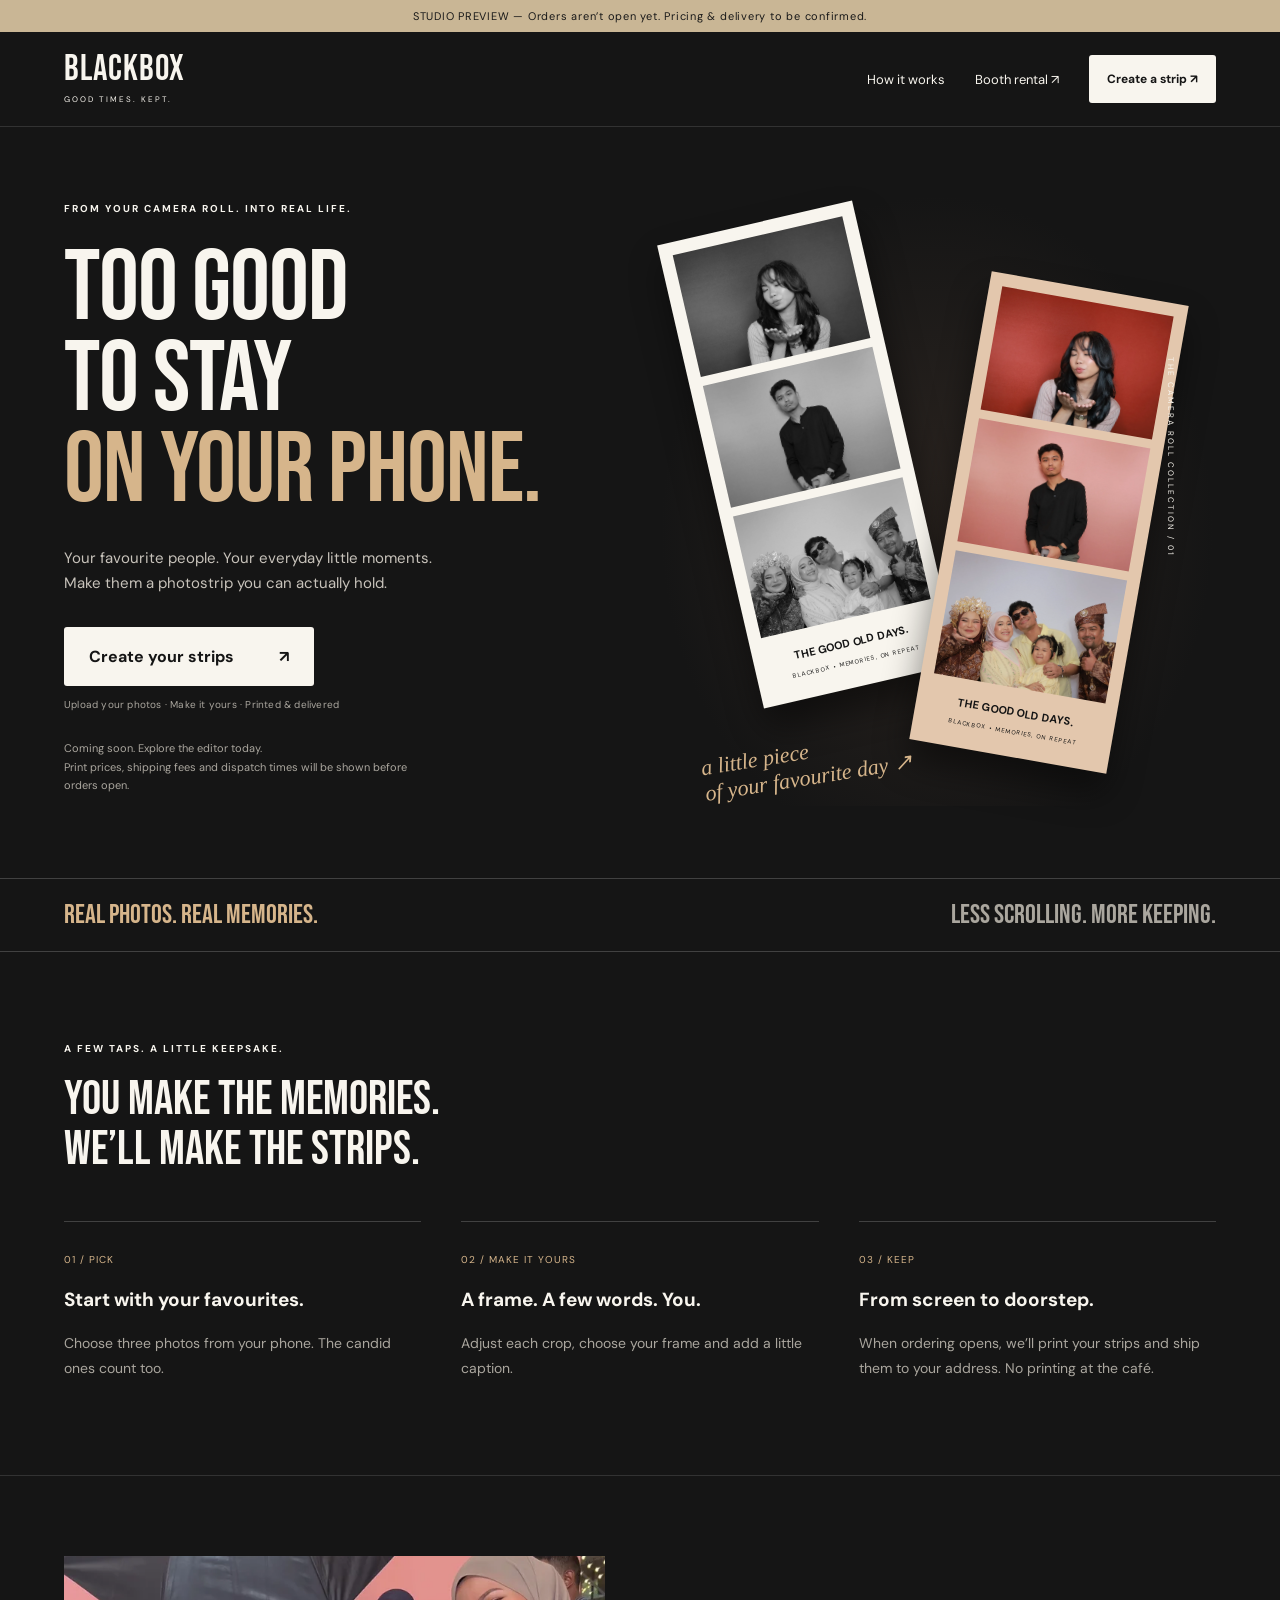
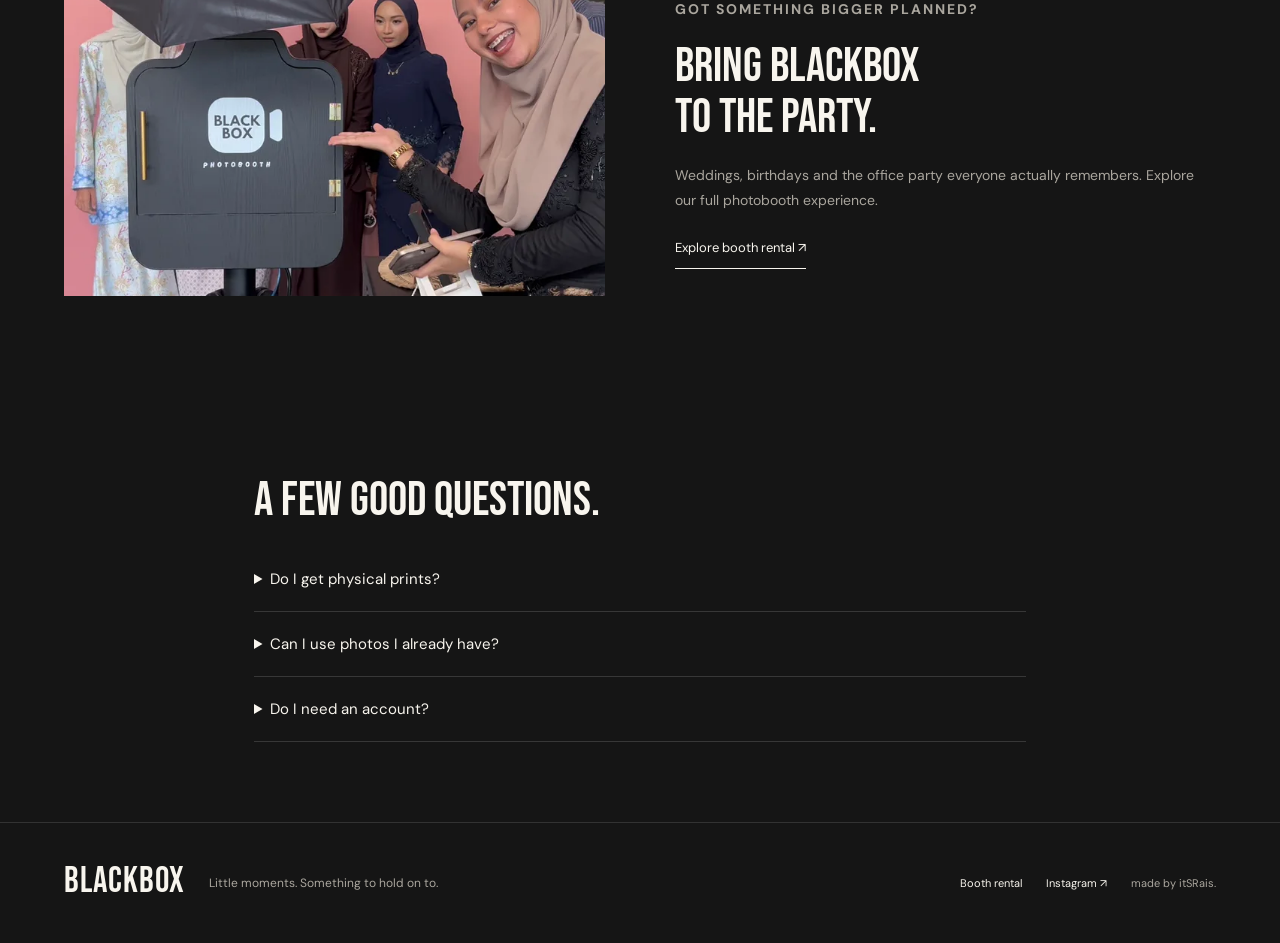
==== commit d27cd47b: "Add photostrip customer journey preview and preserve booth rental" ====
--- a/index.html
+++ b/index.html
@@ -1,198 +1 @@
-<!doctype html>
-<html lang="en">
-  <head>
-    <meta charset="utf-8" />
-    <meta name="viewport" content="width=device-width, initial-scale=1" />
-    <meta
-      name="description"
-      content="BLK Box Booth creates dark, premium photo booth experiences for events, weddings, parties, and brand activations."
-    />
-    <title>BLK Box Booth</title>
-    <link rel="preconnect" href="https://fonts.googleapis.com" />
-    <link rel="preconnect" href="https://fonts.gstatic.com" crossorigin />
-    <link
-      href="https://fonts.googleapis.com/css2?family=Bebas+Neue&family=DM+Sans:wght@400;500;700;900&display=swap"
-      rel="stylesheet"
-    />
-    <link rel="stylesheet" href="./styles.css" />
-  </head>
-  <body>
-    <header class="site-header">
-      <a class="brand" href="./index.html" aria-label="Black Box Photobooth home">
-        <img src="./assets/blackbox-logo.webp" alt="Black Box Photobooth" width="546" height="558" />
-      </a>
-      <nav class="nav" aria-label="Primary navigation">
-        <a href="./packages.html">Packages</a>
-        <a href="./gallery.html">Gallery</a>
-        <a href="./backdrops.html">Backdrops</a>
-        <a href="./about.html">About</a>
-      </nav>
-      <div class="header-socials" aria-label="BlackBox social media">
-        <a class="social-icon" href="https://www.instagram.com/blkboxbooth/" target="_blank" rel="noopener noreferrer" aria-label="BlackBox Photobooth on Instagram" title="Instagram"><img src="./assets/instagram.svg" alt="" /></a>
-        <a class="social-icon" href="https://www.tiktok.com/@blackboxbooth?lang=en" target="_blank" rel="noopener noreferrer" aria-label="BlackBox Photobooth on TikTok" title="TikTok"><img src="./assets/tiktok.svg" alt="" /></a>
-      </div>
-      <a class="nav-cta" href="https://wa.me/601119948934?text=Hi%20BlackBox%20Photobooth%2C%20I%27d%20like%20to%20make%20a%20booking.">Book photo booth</a>
-      <details class="mobile-menu">
-        <summary aria-label="Open navigation"><span></span><span></span><span></span></summary>
-        <nav class="mobile-menu-panel" aria-label="Mobile navigation">
-            <a href="./packages.html">Packages</a>
-            <a href="./gallery.html">Gallery</a>
-            <a href="./backdrops.html">Backdrops</a>
-            <a href="./about.html">About</a>
-            <a class="mobile-social-link" href="https://www.instagram.com/blkboxbooth/" target="_blank" rel="noopener noreferrer"><img src="./assets/instagram.svg" alt="" />Instagram</a>
-            <a class="mobile-social-link" href="https://www.tiktok.com/@blackboxbooth?lang=en" target="_blank" rel="noopener noreferrer"><img src="./assets/tiktok.svg" alt="" />TikTok</a>
-            <a href="https://wa.me/601119948934?text=Hi%20BlackBox%20Photobooth%2C%20I%27d%20like%20to%20make%20a%20booking.">Book now</a>
-        </nav>
-      </details>
-    </header>
-
-    <main id="home">
-      <section class="hero" aria-labelledby="hero-title">
-        <div class="hero-media" aria-hidden="true">
-          <video
-            id="hero-video"
-            src="./assets/hero-reveal.mp4"
-            autoplay
-            muted
-            loop
-            playsinline
-            webkit-playsinline
-            preload="auto"
-            poster="./assets/hero-video-poster.webp"
-          ></video>
-        </div>
-
-        <div class="hero-curtain" aria-hidden="true">
-          <div class="curtain-panel curtain-panel-left"></div>
-          <div class="curtain-panel curtain-panel-right"></div>
-          <div class="curtain-valance"></div>
-        </div>
-
-        <div class="hero-copy">
-          <p class="hero-kicker">Modern photobooth hire</p>
-          <h1 id="hero-title">Good Times, <span>Printed Instantly.</span></h1>
-          <p class="intro">A modern photo booth experience for celebrations worth remembering.</p>
-          <div class="hero-actions">
-            <a class="button primary" href="https://wa.me/601119948934?text=Hi%20BlackBox%20Photobooth%2C%20I%27d%20like%20to%20make%20a%20booking.">Check Your Date</a>
-            <a class="button secondary" href="./packages.html">View Packages</a>
-          </div>
-          <ul class="hero-proof" aria-label="Included with every booking">
-            <li>Instant prints</li>
-            <li>Custom designs</li>
-            <li>On-site attendant</li>
-          </ul>
-        </div>
-
-        <a class="scroll-cue" href="#use" aria-label="Scroll to use cases">
-          <span aria-hidden="true"></span>
-          Discover
-        </a>
-      </section>
-
-      <section class="ticker" aria-label="Highlights">
-        <div class="ticker-track">
-          <div class="ticker-group">
-            <span>unlimited 2R strips</span>
-            <span>custom templates</span>
-            <span>fabric backdrop</span>
-            <span>QR sharing</span>
-            <span>two assistants</span>
-            <span>100 photo holders</span>
-          </div>
-          <div class="ticker-group" aria-hidden="true">
-            <span>unlimited 2R strips</span>
-            <span>custom templates</span>
-            <span>fabric backdrop</span>
-            <span>QR sharing</span>
-            <span>two assistants</span>
-            <span>100 photo holders</span>
-          </div>
-        </div>
-      </section>
-      <section class="split-section equipment-showcase" id="use">
-        <div class="equipment-visual">
-          <video
-            id="setup-video"
-            src="./assets/main-setup.mp4"
-            autoplay
-            muted
-            loop
-            playsinline
-            webkit-playsinline
-            preload="metadata"
-            poster="./assets/main-setup-poster.webp"
-            aria-label="Black Box Photobooth setup in action"
-          ></video>
-        </div>
-        <div class="equipment-copy">
-          <p class="section-kicker">The setup</p>
-          <h2>A complete booth, ready before your first guest arrives.</h2>
-          <p>Our team brings the camera, professional printer, fabric tension backdrop and everything needed to keep the celebration moving.</p>
-          <ul class="proof-list">
-            <li>Canon EOS R50 camera for crisp, flattering portraits.</li>
-            <li>DNP RX1HS printer for high-quality instant photo strips.</li>
-            <li>Two photobooth assistants throughout your booking.</li>
-          </ul>
-        </div>
-      </section>
-
-      <section class="home-explore" aria-label="Explore BlackBox Photobooth">
-        <details class="explore-menu">
-          <summary><span>Explore more</span><span class="explore-symbol" aria-hidden="true"></span></summary>
-          <nav aria-label="More pages">
-            <a href="./packages.html"><span>Packages</span><small>01</small></a>
-            <a href="./gallery.html"><span>Gallery</span><small>02</small></a>
-            <a href="./backdrops.html"><span>Backdrops</span><small>03</small></a>
-            <a href="./about.html"><span>About</span><small>04</small></a>
-            <a href="./terms.html"><span>Terms &amp; Conditions</span><small>05</small></a>
-            <a href="./booking.html"><span>Booking request</span><small>06</small></a>
-          </nav>
-        </details>
-      </section>
-    </main>
-    <footer class="site-footer">
-      <a class="footer-brand" href="./index.html">Black Box <span>Photobooth</span></a>
-      <nav aria-label="Footer navigation">
-        <a href="./packages.html">Packages</a>
-        <a href="./gallery.html">Gallery</a>
-        <a href="./backdrops.html">Backdrops</a>
-        <a href="./about.html">About</a>
-        <a href="https://www.instagram.com/blkboxbooth/" target="_blank" rel="noopener noreferrer">Instagram</a>
-        <a href="https://www.tiktok.com/@blackboxbooth?lang=en" target="_blank" rel="noopener noreferrer">TikTok</a>
-        <a href="./terms.html">Terms</a>
-        <a href="https://wa.me/601119948934?text=Hi%20BlackBox%20Photobooth%2C%20I%27d%20like%20to%20make%20a%20booking.">Booking</a>
-      </nav>
-      <div class="footer-meta">
-        <p>Modern photo booth experiences for celebrations worth remembering.</p>
-        <small class="site-credit">made by <span>itSRais.</span></small>
-      </div>
-    </footer>
-    <script>
-      (() => {
-        const videos = [...document.querySelectorAll("video[autoplay]")];
-        if (!videos.length) return;
-
-        const playVideo = (video) => {
-          video.muted = true;
-          video.defaultMuted = true;
-          video.playsInline = true;
-          const playback = video.play();
-          if (playback) playback.catch(() => {});
-        };
-        const playAll = () => videos.forEach(playVideo);
-
-        videos.forEach((video) => {
-          if (video.readyState >= 2) playVideo(video);
-          else video.addEventListener("canplay", () => playVideo(video), { once: true });
-        });
-
-        window.addEventListener("pageshow", playAll);
-        document.addEventListener("visibilitychange", () => {
-          if (!document.hidden) playAll();
-        });
-        window.addEventListener("touchstart", playAll, { once: true, passive: true });
-        window.addEventListener("pointerdown", playAll, { once: true, passive: true });
-      })();
-    </script>
-  </body>
-</html>
+<!doctype html><html lang="en"><head><meta charset="utf-8"><meta name="viewport" content="width=device-width,initial-scale=1"><meta name="description" content="Turn your favourite photos into Blackbox photostrips. Create a strip from your camera roll, or explore our event booth rental."><title>Photostrips | Blackbox</title><link href="https://fonts.googleapis.com/css2?family=Bebas+Neue&family=DM+Sans:wght@400;500;600;700&display=swap" rel="stylesheet"><link rel="stylesheet" href="photostrips.css"></head><body><div class="notice">STUDIO PREVIEW — Orders aren’t open yet. Pricing & delivery to be confirmed.</div><header><a class="wordmark" href="index.html">BLACKBOX<span>GOOD TIMES. KEPT.</span></a><nav aria-label="Main navigation"><a href="index.html#how">How it works</a><a href="booth-rental.html">Booth rental ↗</a><a class="btn small" href="create.html">Create a strip ↗</a></nav></header><main><section class="landing"><div class="hero-text"><p class="eyebrow">FROM YOUR CAMERA ROLL. INTO REAL LIFE.</p><h1>TOO GOOD<br>TO STAY<br><em>ON YOUR PHONE.</em></h1><p class="lede">Your favourite people. Your everyday little moments.<br>Make them a photostrip you can actually hold.</p><a class="btn" href="create.html">Create your strips <span>↗</span></a><p class="caption">Upload your photos · Make it yours · Printed & delivered</p><p class="availability">Coming soon. Explore the editor today.<br>Print prices, shipping fees and dispatch times will be shown before orders open.</p></div><div class="hero-art"><div class="sample-strip back"><img src="assets/portrait-red.webp" alt="Blackbox photobooth memories"><img src="assets/portrait-pink.webp" alt="Blackbox photobooth memories"><img src="assets/packages-event.webp" alt="Blackbox photobooth memories"><b>THE GOOD OLD DAYS.</b><small>BLACKBOX • MEMORIES, ON REPEAT</small></div><div class="sample-strip front"><img src="assets/portrait-red.webp" alt="Blackbox photobooth memories"><img src="assets/portrait-pink.webp" alt="Blackbox photobooth memories"><img src="assets/packages-event.webp" alt="Blackbox photobooth memories"><b>THE GOOD OLD DAYS.</b><small>BLACKBOX • MEMORIES, ON REPEAT</small></div><span class="handnote">a little piece<br>of your favourite day ↗</span><span class="edition">THE CAMERA ROLL COLLECTION / 01</span></div></section><div class="band">REAL PHOTOS. REAL MEMORIES. <span>LESS SCROLLING. MORE KEEPING.</span></div><section class="section" id="how"><div class="section-top"><p class="eyebrow">A FEW TAPS. A LITTLE KEEPSAKE.</p><h2>YOU MAKE THE MEMORIES.<br>WE’LL MAKE THE STRIPS.</h2></div><div class="steps"><article><span>01 / PICK</span><h3>Start with your favourites.</h3><p>Choose three photos from your phone. The candid ones count too.</p></article><article><span>02 / MAKE IT YOURS</span><h3>A frame. A few words. You.</h3><p>Adjust each crop, choose your frame and add a little caption.</p></article><article><span>03 / KEEP</span><h3>From screen to doorstep.</h3><p>When ordering opens, we’ll print your strips and ship them to your address. No printing at the café.</p></article></div></section><section class="rental section"><img src="assets/main-setup-poster.webp" alt="Blackbox booth set up for an event" loading="lazy"><div><p class="eyebrow">GOT SOMETHING BIGGER PLANNED?</p><h2>BRING BLACKBOX<br>TO THE PARTY.</h2><p>Weddings, birthdays and the office party everyone actually remembers. Explore our full photobooth experience.</p><a class="text-link" href="booth-rental.html">Explore booth rental ↗</a></div></section><section class="section faq"><h2>A FEW GOOD QUESTIONS.</h2><details><summary>Do I get physical prints?</summary><p>That’s the plan: printed photostrips delivered to your address. This preview lets you try the design flow; it does not accept orders or payments.</p></details><details><summary>Can I use photos I already have?</summary><p>Yes. Choose three JPG, PNG or WebP images. For HEIC photos, export or convert to JPG first.</p></details><details><summary>Do I need an account?</summary><p>No account is needed to try the editor. Your photos stay in your browser in this preview and are cleared when you leave or refresh.</p></details></section></main><footer><a class="wordmark" href="index.html">BLACKBOX</a><p>Little moments. Something to hold on to.</p><a href="booth-rental.html">Booth rental</a><a href="https://www.instagram.com/blkboxbooth/">Instagram ↗</a><span>made by itSRais.</span></footer></body></html>
--- a/photostrips.css
+++ b/photostrips.css
@@ -0,0 +1 @@
+:root{--ink:#151515;--paper:#f8f5ee;--muted:#aaa69e;--accent:#df5443}*{box-sizing:border-box}body{margin:0;background:var(--ink);color:var(--paper);font-family:'DM Sans',Arial,sans-serif}a{color:inherit;text-decoration:none}button,input,select{font:inherit}button,a,input,summary{touch-action:manipulation}button{cursor:pointer}button:disabled{cursor:not-allowed;opacity:.4}a:focus-visible,button:focus-visible,input:focus-visible,summary:focus-visible,select:focus-visible{outline:3px solid #dd735f;outline-offset:4px}.notice{text-align:center;background:#c9b695;color:#191919;padding:9px 16px;font-size:11px;letter-spacing:.07em}header{max-width:1440px;margin:auto;padding:22px 5%;display:flex;align-items:center;justify-content:space-between;border-bottom:1px solid #ffffff20;gap:20px}.wordmark{font-family:'Bebas Neue',Impact,sans-serif;font-size:36px;line-height:.9;letter-spacing:1px}.wordmark span{display:block;font:8px 'DM Sans',sans-serif;letter-spacing:2px;margin-top:8px}nav{display:flex;align-items:center;gap:30px;font-size:13px}.btn{border:0;background:var(--paper);color:var(--ink);padding:19px 25px;display:inline-flex;justify-content:space-between;gap:45px;align-items:center;font-weight:700;border-radius:3px;min-height:48px}.btn:hover{background:#ddc9a9}.btn.small{padding:12px 18px;font-size:12px}.landing{max-width:1440px;margin:auto;min-height:730px;padding:65px 5% 72px;display:grid;grid-template-columns:1fr 1fr;gap:35px;overflow:hidden}.eyebrow{font-size:10px;letter-spacing:2px;font-weight:700}.hero-text h1{font:clamp(64px,7.8vw,112px)/.91 'Bebas Neue',Impact,sans-serif;letter-spacing:-1px;margin:29px 0}.hero-text h1 em{font-style:normal;color:#d6b58b}.lede{font-size:15px;line-height:1.7;color:#c8c3bb;margin-bottom:30px}.caption{font-size:10px;letter-spacing:.02em;color:var(--muted);line-height:1.8}.availability{font-size:11px;line-height:1.7;color:#aaa69e;max-width:350px;margin-top:25px}.hero-art{position:relative;min-height:570px;background:radial-gradient(ellipse at 50% 55%,#45372e80,transparent 70%)}.sample-strip{padding:13px 13px 21px;background:var(--paper);color:var(--ink);width:200px;box-shadow:0 20px 35px #0007;display:grid;gap:9px}.sample-strip img{width:100%;height:125px;object-fit:cover}.sample-strip b{font-size:11px;text-align:center;margin-top:8px}.sample-strip small{font-size:6px;text-align:center;letter-spacing:1px}.back{position:absolute;top:25px;left:9%;transform:rotate(-13deg)}.back img{filter:grayscale(1)}.front{position:absolute;right:12%;top:93px;transform:rotate(10deg);background:#e3c7ad}.handnote{position:absolute;bottom:15px;left:8%;font:italic 22px Georgia,serif;transform:rotate(-9deg);color:#d6b58b}.edition{position:absolute;right:-55px;top:260px;font-size:8px;letter-spacing:2px;transform:rotate(90deg)}.band{border-top:1px solid #ffffff30;border-bottom:1px solid #ffffff30;padding:20px 5%;font:27px 'Bebas Neue',Impact,sans-serif;display:flex;justify-content:space-between;color:#d6b58b}.band span{color:#aaa69e}.section{padding:80px 5%;max-width:1440px;margin:auto}h2{font:48px/1.05 'Bebas Neue',Impact,sans-serif;font-weight:400;margin:20px 0}h3{font-size:19px}.steps{display:grid;grid-template-columns:repeat(3,1fr);gap:40px;margin-top:45px}.steps article{border-top:1px solid #ffffff30;padding-top:25px}.steps span{color:#d6b58b;font-size:10px;letter-spacing:1px}.steps p,.rental p,.faq p{color:#aaa69e;font-size:14px;line-height:1.8}.rental{display:grid;grid-template-columns:1fr 1fr;gap:70px;align-items:center;border-top:1px solid #ffffff20}.rental img{width:100%;height:340px;object-fit:cover}.text-link{border:0;background:none;color:inherit;padding:12px 0;display:inline-block;border-bottom:1px solid currentColor;font-size:13px}.faq{max-width:900px}.faq details{padding:22px 0;border-bottom:1px solid #ffffff25}.faq summary{cursor:pointer;font-size:15px}footer{border-top:1px solid #ffffff20;padding:40px 5%;display:flex;gap:24px;align-items:center;flex-wrap:wrap}footer p{flex:1;font-size:12px;color:var(--muted)}footer a:not(.wordmark),footer span{font-size:11px}footer>span{color:var(--muted)}.studio{max-width:1240px;margin:auto;padding:40px 5% 80px}.studio-heading h1{font:64px/1 'Bebas Neue',Impact,sans-serif;margin:10px 0}.studio-heading>p:last-child{font-size:14px;color:var(--muted)}.progress{list-style:none;display:flex;padding:20px 0;gap:30px;font-size:12px;color:var(--muted);border-bottom:1px solid #ffffff25}.progress .active{color:var(--paper)}.studio-grid{display:grid;grid-template-columns:1fr 1fr;gap:65px;align-items:start;margin-top:35px}.controls h2{font-size:25px;margin-top:32px}.controls p{font-size:12px;line-height:1.7;color:var(--muted)}.upload{display:block;border:1px dashed #938c80;padding:25px;text-align:center;cursor:pointer;font-size:14px;background:#ffffff05}.upload input{display:block;width:100%;margin-top:16px;font-size:12px}.frames{border:0;padding:0;margin:0;display:flex;gap:8px;flex-wrap:wrap}.frames legend{font-size:12px;margin-bottom:12px}.frames button{background:transparent;color:var(--paper);border:1px solid #777;padding:12px 18px;border-radius:3px}.frames button[aria-pressed=true]{background:var(--paper);color:var(--ink)}.field{display:block;font-size:12px;margin:22px 0}.field>span{float:right;color:var(--muted)}.field input,.field select{display:block;width:100%;border:1px solid #68635c;background:#222;color:var(--paper);padding:14px;border-radius:3px;margin-top:8px}.check{display:flex;gap:10px;font-size:12px;align-items:center;margin:24px 0}.check input{width:18px;height:18px}.local-note{margin:24px 0}.controls>.btn,.controls form>.btn{width:100%}.preview-panel{background:#dfdad0;color:var(--ink);padding:25px 30px;border-radius:4px}.preview-top{display:flex;justify-content:space-between;font-size:9px;letter-spacing:1px}.preview-panel canvas{display:block;width:170px;height:auto;max-width:100%;margin:25px auto;box-shadow:0 12px 24px #0002}.preview-panel>.caption{text-align:center;color:#615d55}.summary{margin-top:25px;border-top:1px solid #0003}.summary p{display:flex;justify-content:space-between;gap:12px;font-size:12px}.summary p:last-child{border-top:1px solid #0003;padding-top:14px}.photo-row{border-bottom:1px solid #ffffff20;padding:20px 0}.photo-row .row-top{display:flex;align-items:center;gap:8px;font-size:12px;margin-bottom:14px}.row-top strong{margin-right:auto}.row-top button{background:none;color:var(--paper);border:1px solid #777;border-radius:2px;min-width:36px;min-height:36px}.photo-row label{font-size:11px;display:grid;grid-template-columns:80px 1fr;align-items:center;gap:8px;margin:10px 0}.photo-row input{width:100%;accent-color:#c9b695}.two{display:grid;grid-template-columns:1fr 1fr;gap:15px}[hidden]{display:none!important}#message{color:#efb29e}#review{padding:12px;border-left:2px solid #d6b58b}@media(max-width:760px){header{padding:18px 5%}.wordmark{font-size:28px}nav{gap:14px;font-size:11px}nav>a:first-child{display:none}.btn.small{font-size:10px;padding:10px}.landing{padding-top:40px;grid-template-columns:1fr;gap:15px}.hero-text h1{font-size:76px}.hero-art{min-height:520px;max-width:480px;width:100%;margin:auto}.sample-strip{width:174px}.sample-strip img{height:104px}.front{right:12%;top:72px}.back{left:12%}.handnote{bottom:10px;font-size:19px}.band{font-size:20px;gap:20px}.band span{display:none}.section{padding:55px 6%}h2{font-size:38px}.steps{grid-template-columns:1fr;gap:20px}.rental{grid-template-columns:1fr;gap:20px}.rental img{height:280px}.studio-grid{grid-template-columns:1fr;gap:25px}.preview-panel{grid-row:1}.preview-panel canvas{width:125px;margin:18px auto}.studio-heading h1{font-size:49px}.progress{font-size:10px;gap:14px}.studio{padding-inline:5%}footer{gap:20px}footer p{flex-basis:65%}.edition{right:-45px}}
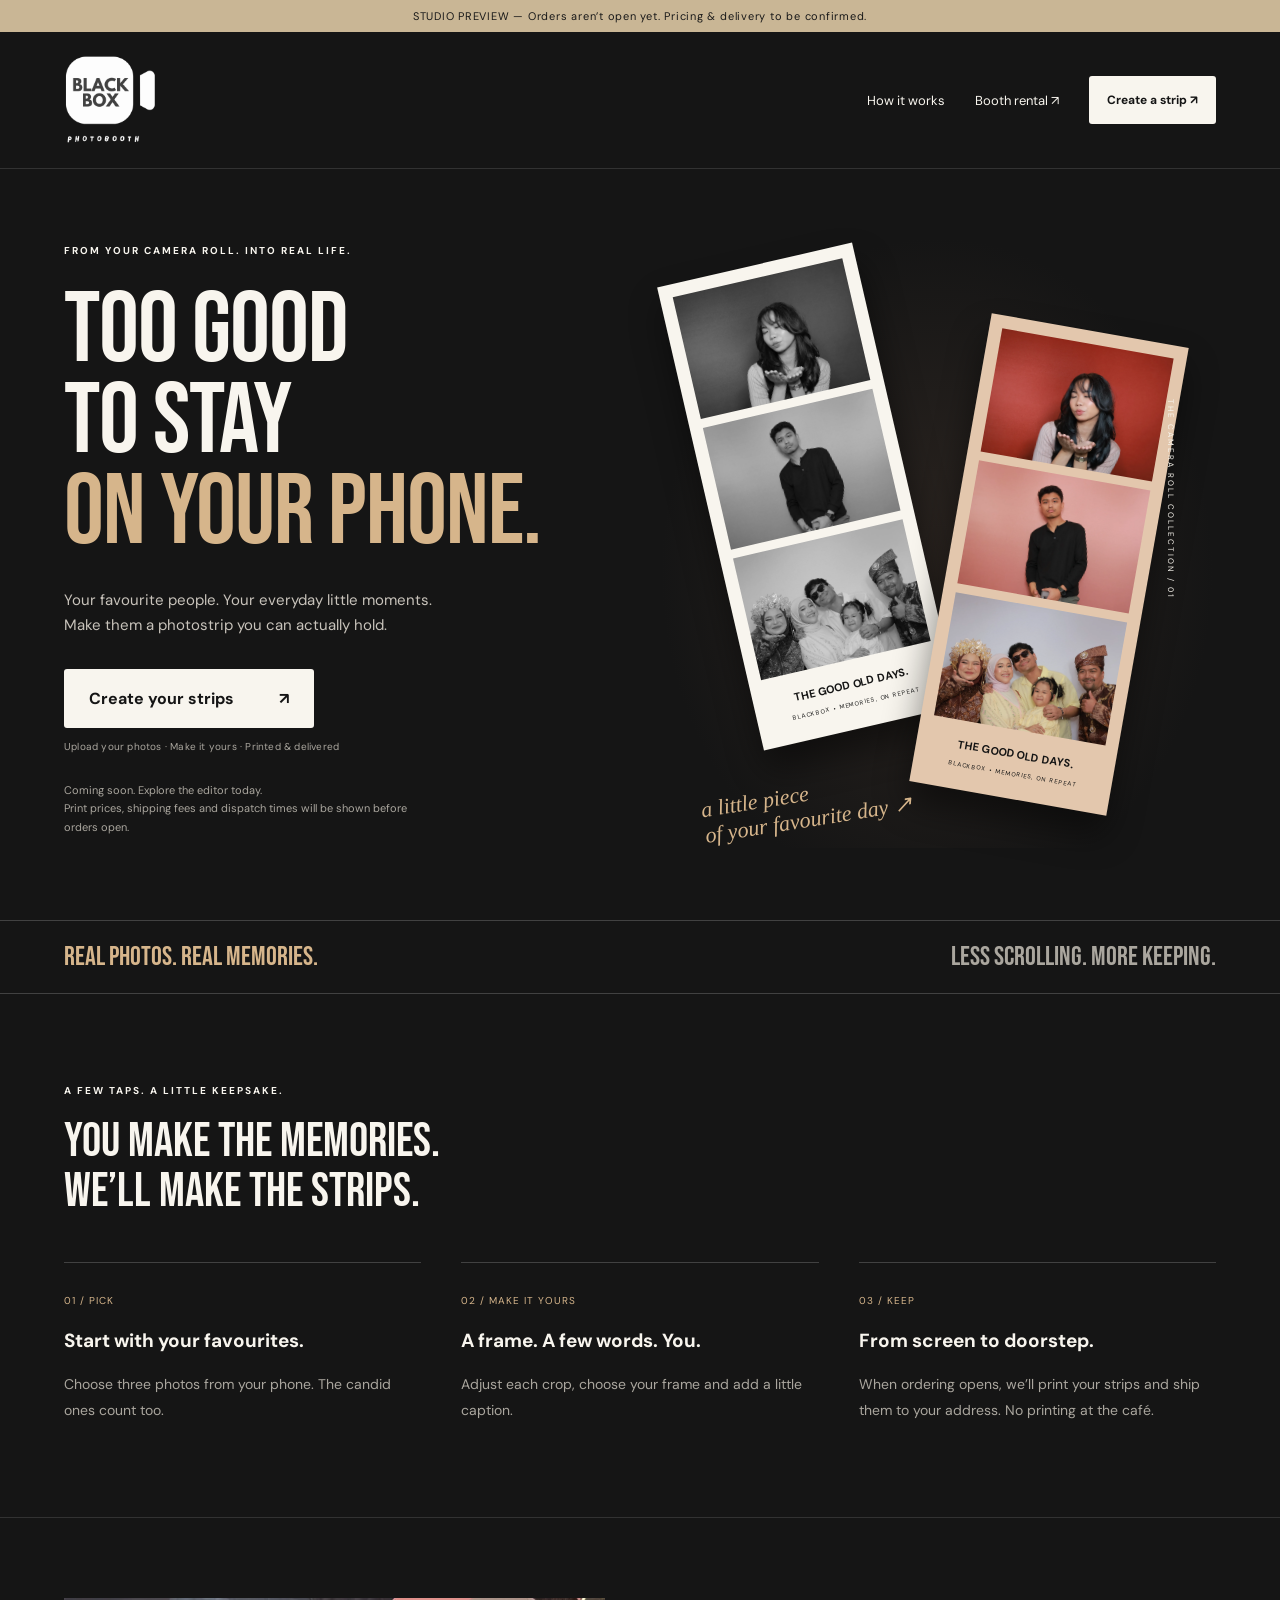
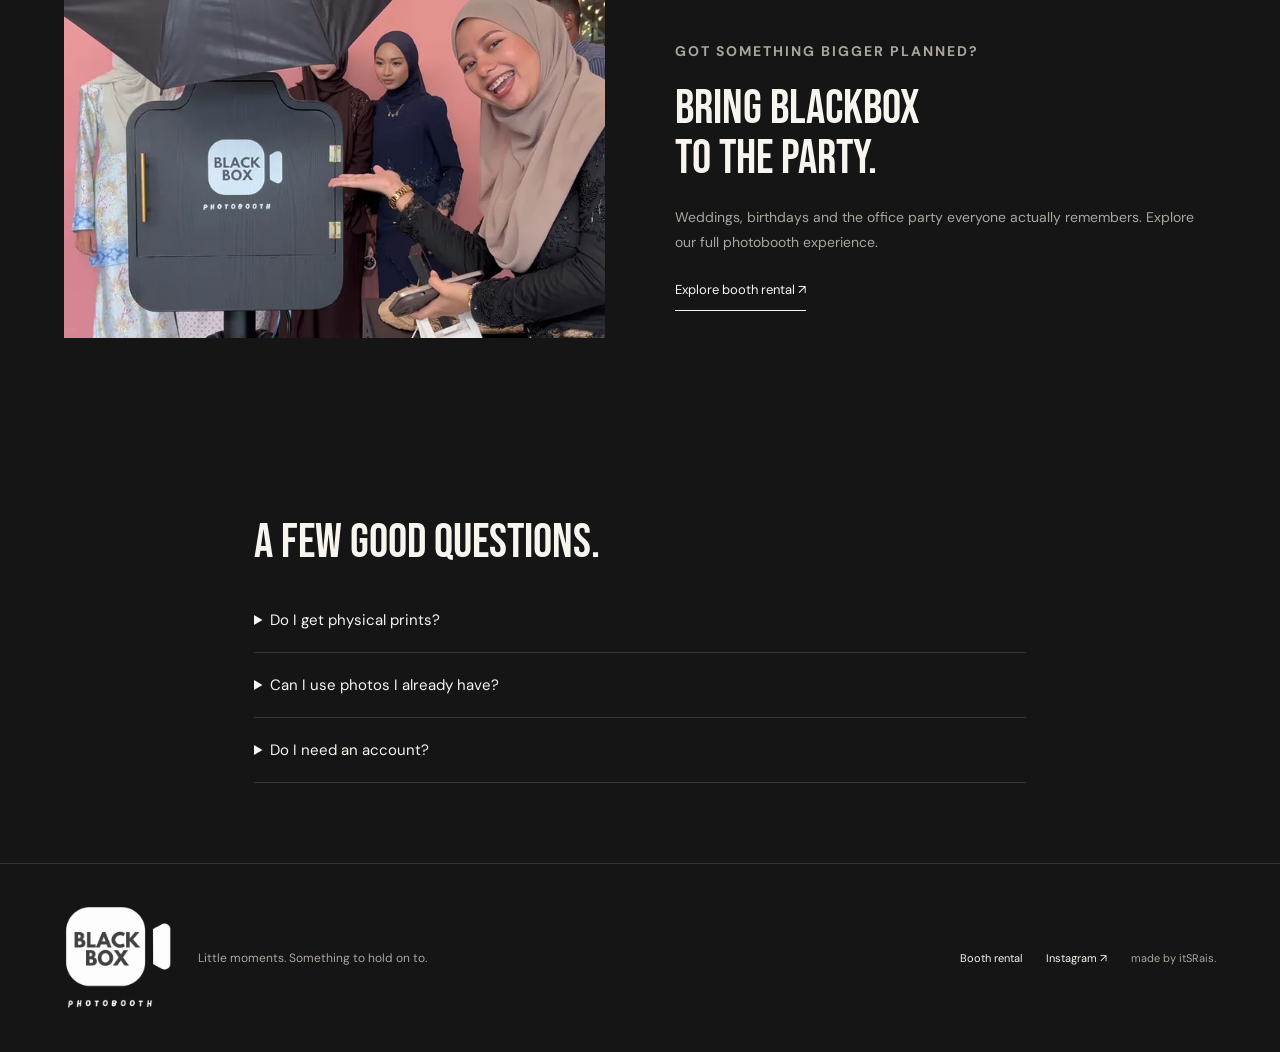
==== commit 7c641957: "Use supplied official Blackbox logo across site headers and footers" ====
--- a/index.html
+++ b/index.html
@@ -1 +1 @@
-<!doctype html><html lang="en"><head><meta charset="utf-8"><meta name="viewport" content="width=device-width,initial-scale=1"><meta name="description" content="Turn your favourite photos into Blackbox photostrips. Create a strip from your camera roll, or explore our event booth rental."><title>Photostrips | Blackbox</title><link href="https://fonts.googleapis.com/css2?family=Bebas+Neue&family=DM+Sans:wght@400;500;600;700&display=swap" rel="stylesheet"><link rel="stylesheet" href="photostrips.css"></head><body><div class="notice">STUDIO PREVIEW — Orders aren’t open yet. Pricing & delivery to be confirmed.</div><header><a class="wordmark" href="index.html">BLACKBOX<span>GOOD TIMES. KEPT.</span></a><nav aria-label="Main navigation"><a href="index.html#how">How it works</a><a href="booth-rental.html">Booth rental ↗</a><a class="btn small" href="create.html">Create a strip ↗</a></nav></header><main><section class="landing"><div class="hero-text"><p class="eyebrow">FROM YOUR CAMERA ROLL. INTO REAL LIFE.</p><h1>TOO GOOD<br>TO STAY<br><em>ON YOUR PHONE.</em></h1><p class="lede">Your favourite people. Your everyday little moments.<br>Make them a photostrip you can actually hold.</p><a class="btn" href="create.html">Create your strips <span>↗</span></a><p class="caption">Upload your photos · Make it yours · Printed & delivered</p><p class="availability">Coming soon. Explore the editor today.<br>Print prices, shipping fees and dispatch times will be shown before orders open.</p></div><div class="hero-art"><div class="sample-strip back"><img src="assets/portrait-red.webp" alt="Blackbox photobooth memories"><img src="assets/portrait-pink.webp" alt="Blackbox photobooth memories"><img src="assets/packages-event.webp" alt="Blackbox photobooth memories"><b>THE GOOD OLD DAYS.</b><small>BLACKBOX • MEMORIES, ON REPEAT</small></div><div class="sample-strip front"><img src="assets/portrait-red.webp" alt="Blackbox photobooth memories"><img src="assets/portrait-pink.webp" alt="Blackbox photobooth memories"><img src="assets/packages-event.webp" alt="Blackbox photobooth memories"><b>THE GOOD OLD DAYS.</b><small>BLACKBOX • MEMORIES, ON REPEAT</small></div><span class="handnote">a little piece<br>of your favourite day ↗</span><span class="edition">THE CAMERA ROLL COLLECTION / 01</span></div></section><div class="band">REAL PHOTOS. REAL MEMORIES. <span>LESS SCROLLING. MORE KEEPING.</span></div><section class="section" id="how"><div class="section-top"><p class="eyebrow">A FEW TAPS. A LITTLE KEEPSAKE.</p><h2>YOU MAKE THE MEMORIES.<br>WE’LL MAKE THE STRIPS.</h2></div><div class="steps"><article><span>01 / PICK</span><h3>Start with your favourites.</h3><p>Choose three photos from your phone. The candid ones count too.</p></article><article><span>02 / MAKE IT YOURS</span><h3>A frame. A few words. You.</h3><p>Adjust each crop, choose your frame and add a little caption.</p></article><article><span>03 / KEEP</span><h3>From screen to doorstep.</h3><p>When ordering opens, we’ll print your strips and ship them to your address. No printing at the café.</p></article></div></section><section class="rental section"><img src="assets/main-setup-poster.webp" alt="Blackbox booth set up for an event" loading="lazy"><div><p class="eyebrow">GOT SOMETHING BIGGER PLANNED?</p><h2>BRING BLACKBOX<br>TO THE PARTY.</h2><p>Weddings, birthdays and the office party everyone actually remembers. Explore our full photobooth experience.</p><a class="text-link" href="booth-rental.html">Explore booth rental ↗</a></div></section><section class="section faq"><h2>A FEW GOOD QUESTIONS.</h2><details><summary>Do I get physical prints?</summary><p>That’s the plan: printed photostrips delivered to your address. This preview lets you try the design flow; it does not accept orders or payments.</p></details><details><summary>Can I use photos I already have?</summary><p>Yes. Choose three JPG, PNG or WebP images. For HEIC photos, export or convert to JPG first.</p></details><details><summary>Do I need an account?</summary><p>No account is needed to try the editor. Your photos stay in your browser in this preview and are cleared when you leave or refresh.</p></details></section></main><footer><a class="wordmark" href="index.html">BLACKBOX</a><p>Little moments. Something to hold on to.</p><a href="booth-rental.html">Booth rental</a><a href="https://www.instagram.com/blkboxbooth/">Instagram ↗</a><span>made by itSRais.</span></footer></body></html>+<!doctype html><html lang="en"><head><meta charset="utf-8"><meta name="viewport" content="width=device-width,initial-scale=1"><meta name="description" content="Turn your favourite photos into Blackbox photostrips. Create a strip from your camera roll, or explore our event booth rental."><title>Photostrips | Blackbox</title><link href="https://fonts.googleapis.com/css2?family=Bebas+Neue&family=DM+Sans:wght@400;500;600;700&display=swap" rel="stylesheet"><link rel="stylesheet" href="photostrips.css"><link rel="stylesheet" href="./logo.css"></head><body><div class="notice">STUDIO PREVIEW — Orders aren’t open yet. Pricing & delivery to be confirmed.</div><header><a class="wordmark bb-official" href="index.html"><span class="bb-logo-window"><img src="./assets/blackbox-official.jpeg" alt="Black Box Photobooth" width="1024" height="1280"></span></a><nav aria-label="Main navigation"><a href="index.html#how">How it works</a><a href="booth-rental.html">Booth rental ↗</a><a class="btn small" href="create.html">Create a strip ↗</a></nav></header><main><section class="landing"><div class="hero-text"><p class="eyebrow">FROM YOUR CAMERA ROLL. INTO REAL LIFE.</p><h1>TOO GOOD<br>TO STAY<br><em>ON YOUR PHONE.</em></h1><p class="lede">Your favourite people. Your everyday little moments.<br>Make them a photostrip you can actually hold.</p><a class="btn" href="create.html">Create your strips <span>↗</span></a><p class="caption">Upload your photos · Make it yours · Printed & delivered</p><p class="availability">Coming soon. Explore the editor today.<br>Print prices, shipping fees and dispatch times will be shown before orders open.</p></div><div class="hero-art"><div class="sample-strip back"><img src="assets/portrait-red.webp" alt="Blackbox photobooth memories"><img src="assets/portrait-pink.webp" alt="Blackbox photobooth memories"><img src="assets/packages-event.webp" alt="Blackbox photobooth memories"><b>THE GOOD OLD DAYS.</b><small>BLACKBOX • MEMORIES, ON REPEAT</small></div><div class="sample-strip front"><img src="assets/portrait-red.webp" alt="Blackbox photobooth memories"><img src="assets/portrait-pink.webp" alt="Blackbox photobooth memories"><img src="assets/packages-event.webp" alt="Blackbox photobooth memories"><b>THE GOOD OLD DAYS.</b><small>BLACKBOX • MEMORIES, ON REPEAT</small></div><span class="handnote">a little piece<br>of your favourite day ↗</span><span class="edition">THE CAMERA ROLL COLLECTION / 01</span></div></section><div class="band">REAL PHOTOS. REAL MEMORIES. <span>LESS SCROLLING. MORE KEEPING.</span></div><section class="section" id="how"><div class="section-top"><p class="eyebrow">A FEW TAPS. A LITTLE KEEPSAKE.</p><h2>YOU MAKE THE MEMORIES.<br>WE’LL MAKE THE STRIPS.</h2></div><div class="steps"><article><span>01 / PICK</span><h3>Start with your favourites.</h3><p>Choose three photos from your phone. The candid ones count too.</p></article><article><span>02 / MAKE IT YOURS</span><h3>A frame. A few words. You.</h3><p>Adjust each crop, choose your frame and add a little caption.</p></article><article><span>03 / KEEP</span><h3>From screen to doorstep.</h3><p>When ordering opens, we’ll print your strips and ship them to your address. No printing at the café.</p></article></div></section><section class="rental section"><img src="assets/main-setup-poster.webp" alt="Blackbox booth set up for an event" loading="lazy"><div><p class="eyebrow">GOT SOMETHING BIGGER PLANNED?</p><h2>BRING BLACKBOX<br>TO THE PARTY.</h2><p>Weddings, birthdays and the office party everyone actually remembers. Explore our full photobooth experience.</p><a class="text-link" href="booth-rental.html">Explore booth rental ↗</a></div></section><section class="section faq"><h2>A FEW GOOD QUESTIONS.</h2><details><summary>Do I get physical prints?</summary><p>That’s the plan: printed photostrips delivered to your address. This preview lets you try the design flow; it does not accept orders or payments.</p></details><details><summary>Can I use photos I already have?</summary><p>Yes. Choose three JPG, PNG or WebP images. For HEIC photos, export or convert to JPG first.</p></details><details><summary>Do I need an account?</summary><p>No account is needed to try the editor. Your photos stay in your browser in this preview and are cleared when you leave or refresh.</p></details></section></main><footer><a class="wordmark bb-official" href="index.html"><span class="bb-logo-window"><img src="./assets/blackbox-official.jpeg" alt="Black Box Photobooth" width="1024" height="1280"></span></a><p>Little moments. Something to hold on to.</p><a href="booth-rental.html">Booth rental</a><a href="https://www.instagram.com/blkboxbooth/">Instagram ↗</a><span>made by itSRais.</span></footer></body></html>
--- a/logo.css
+++ b/logo.css
@@ -0,0 +1 @@
+.bb-official{display:block!important;width:94px!important;height:92px!important;flex-shrink:0}.bb-logo-window{display:block!important;position:relative;overflow:hidden;width:100%;height:100%;font-size:0!important;margin:0!important;mix-blend-mode:screen}.bb-official .bb-logo-window img{position:absolute!important;display:block!important;width:183%!important;max-width:none!important;height:auto!important;left:-48%!important;top:-63%!important;object-fit:contain!important;transform:none!important}footer .bb-official,.site-footer .bb-official{width:110px!important;height:108px!important}@media(max-width:759px){.bb-official{width:66px!important;height:65px!important}.site-header{grid-template-columns:auto 1fr auto}.mobile-menu-panel{top:100px}}
